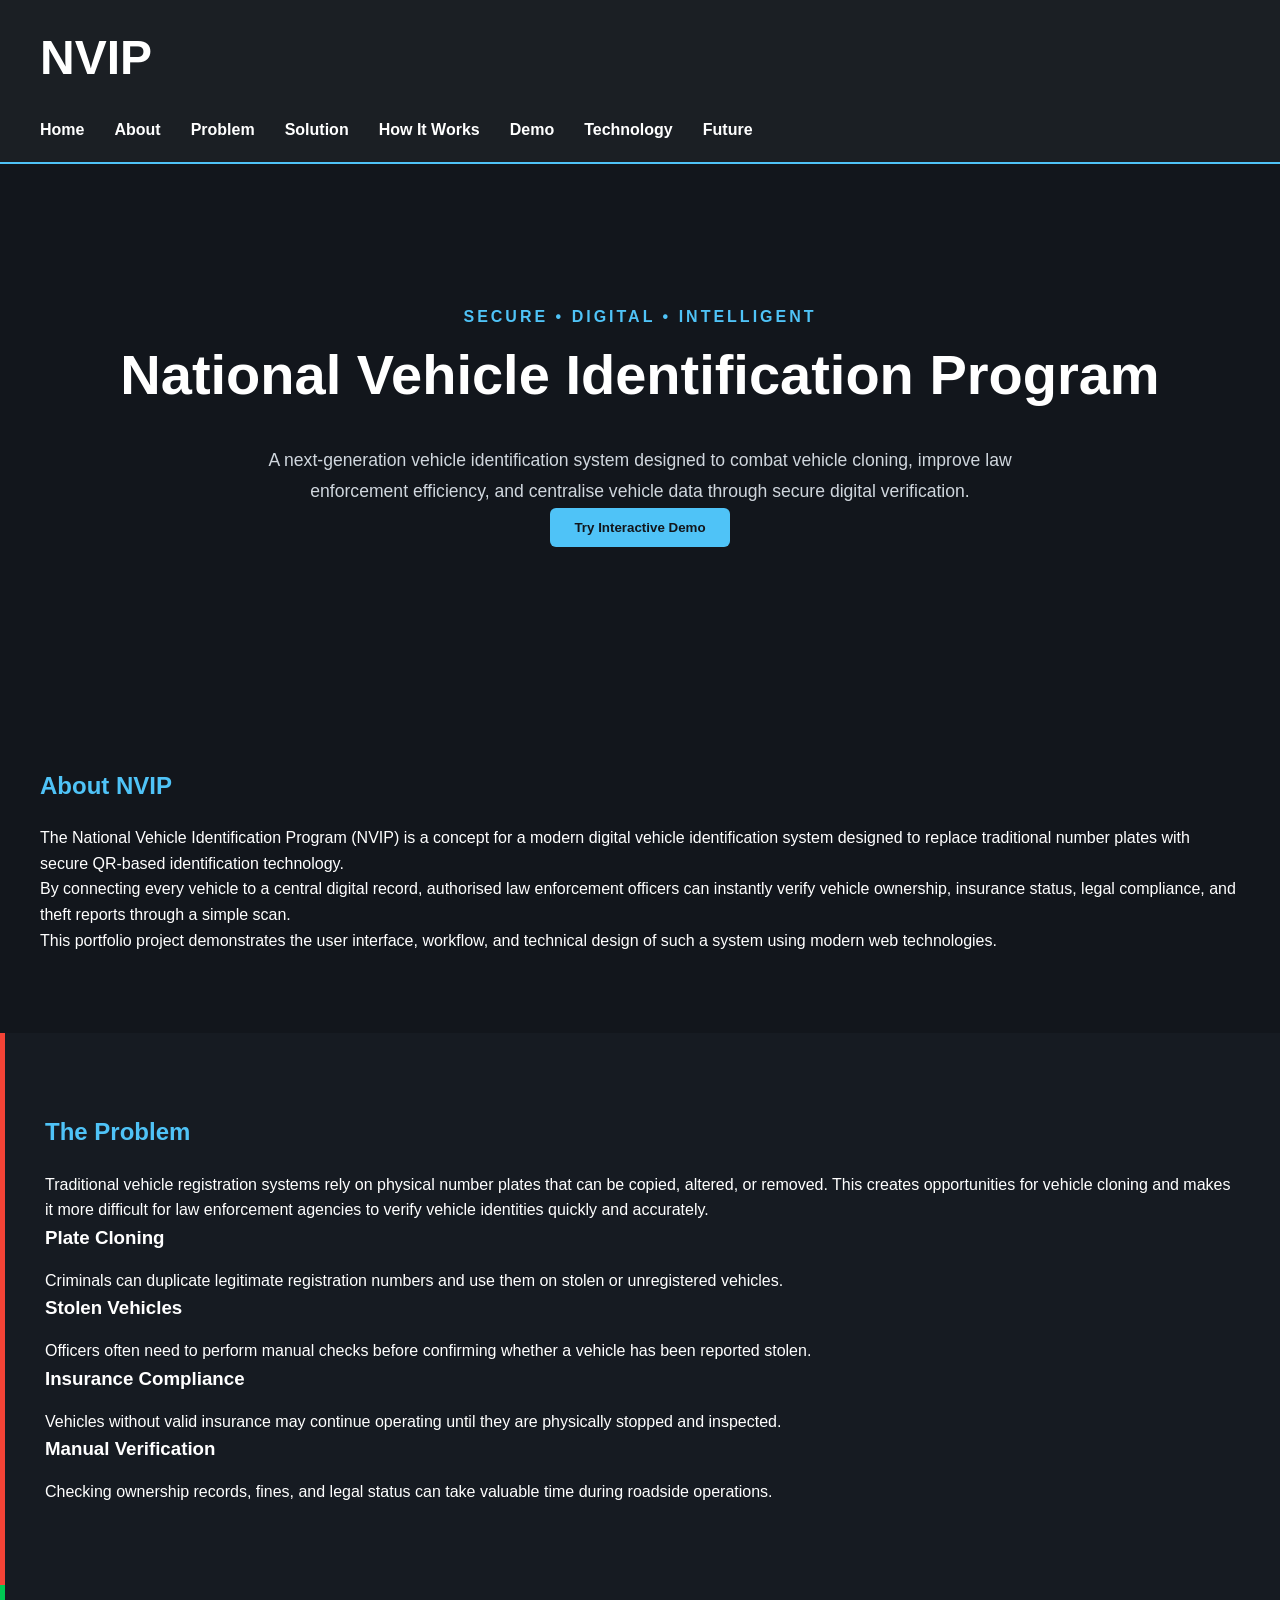
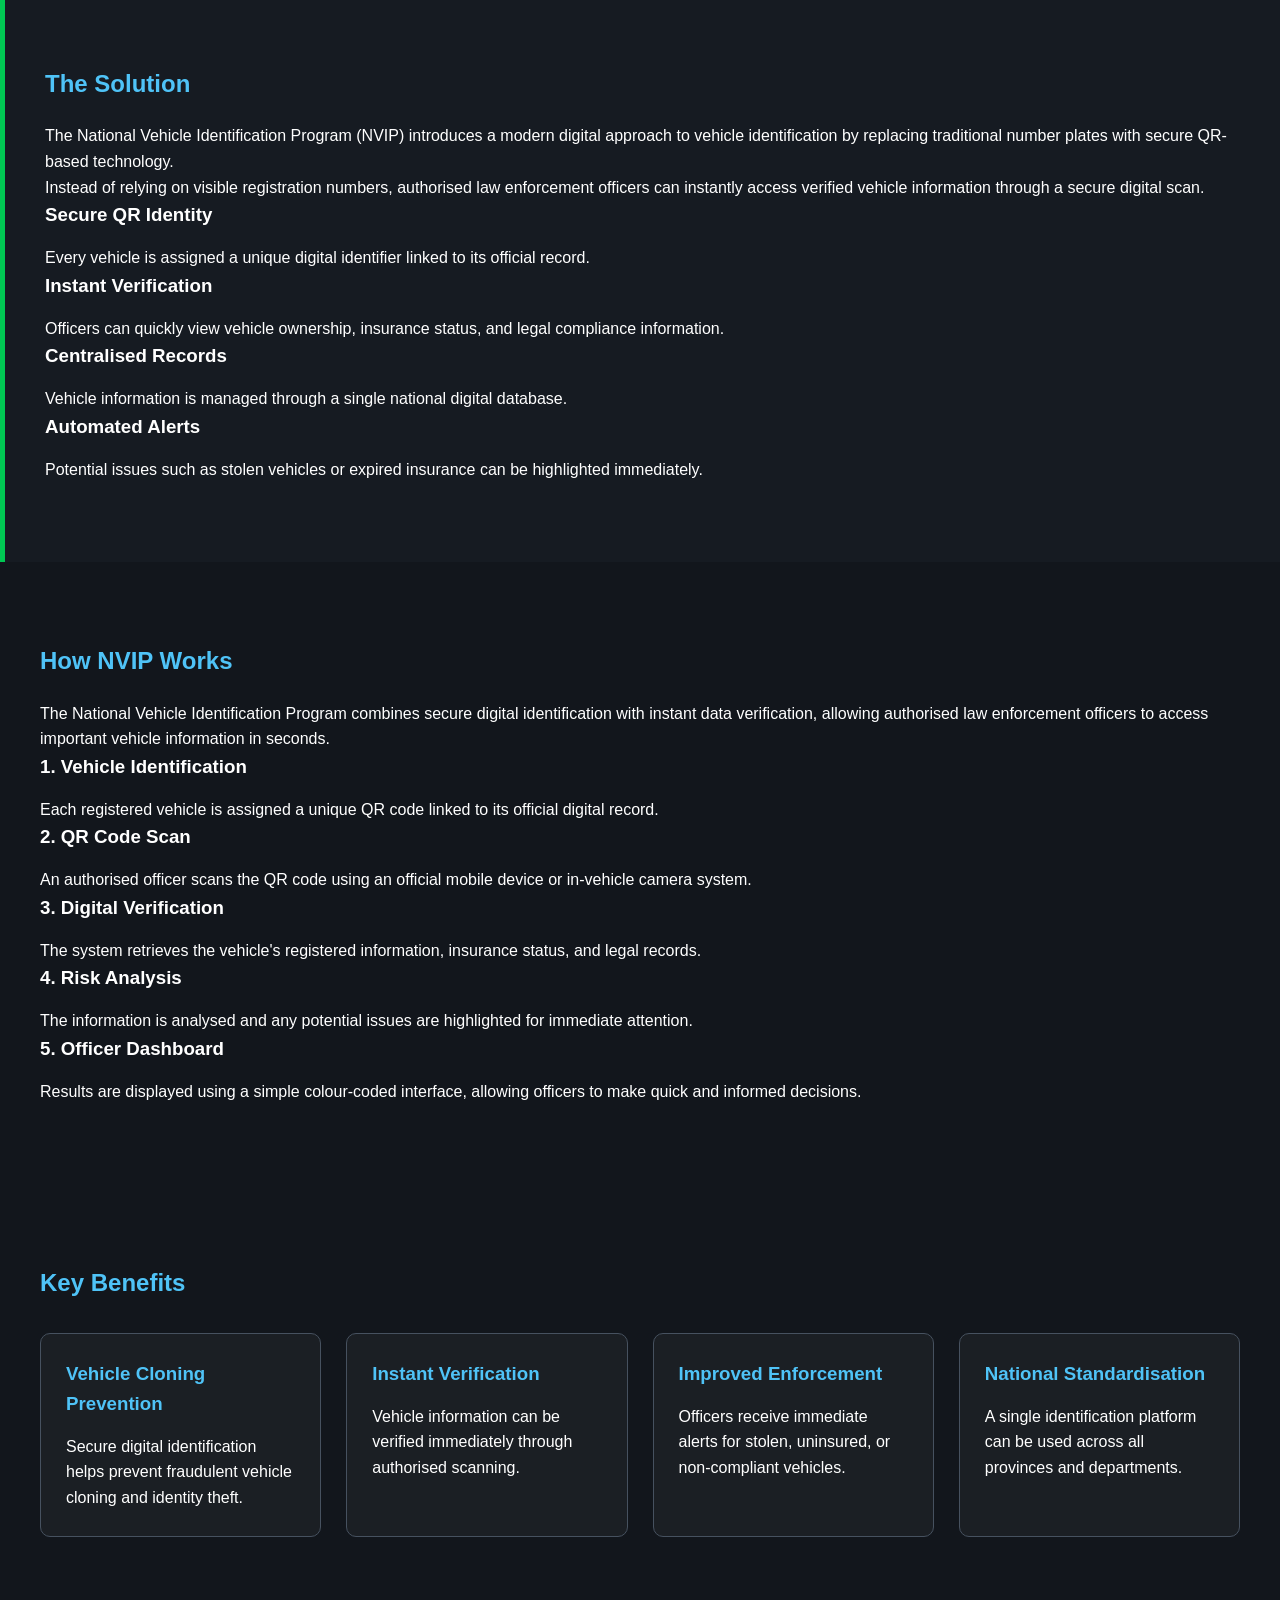
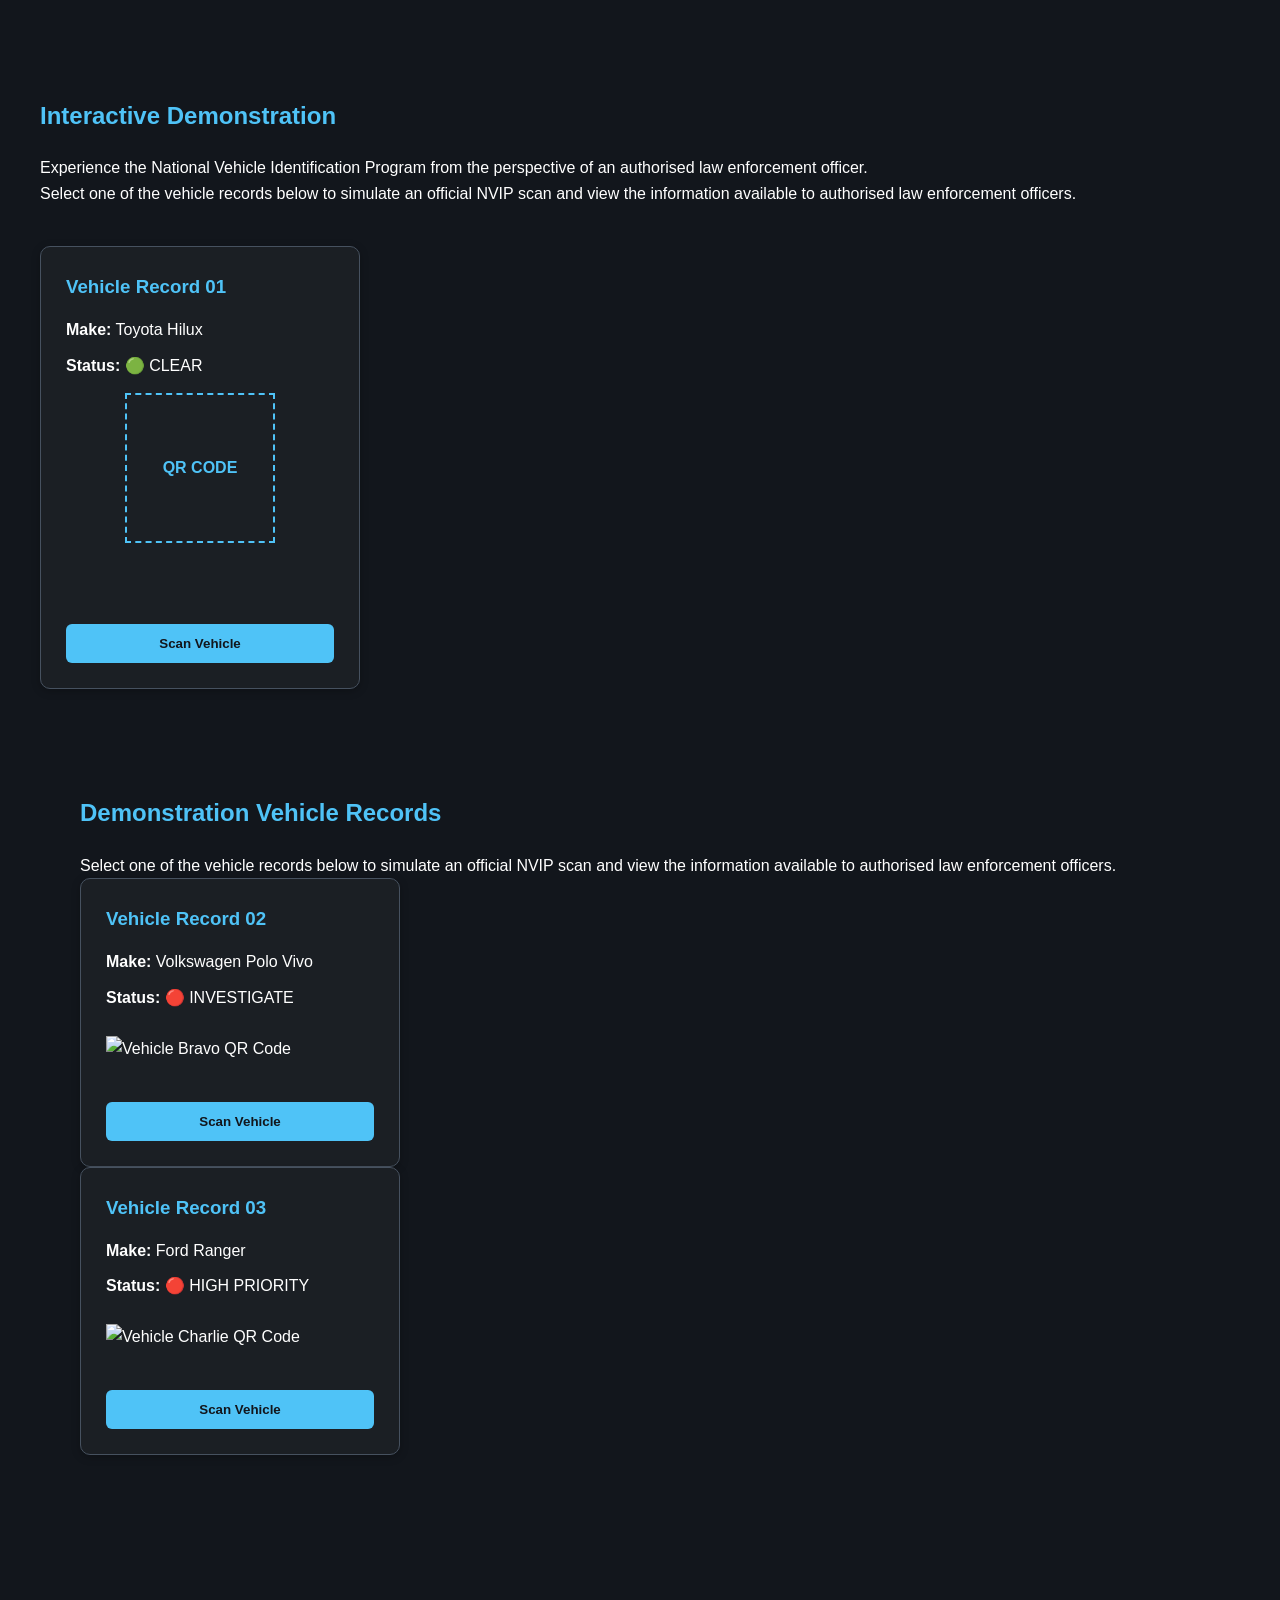
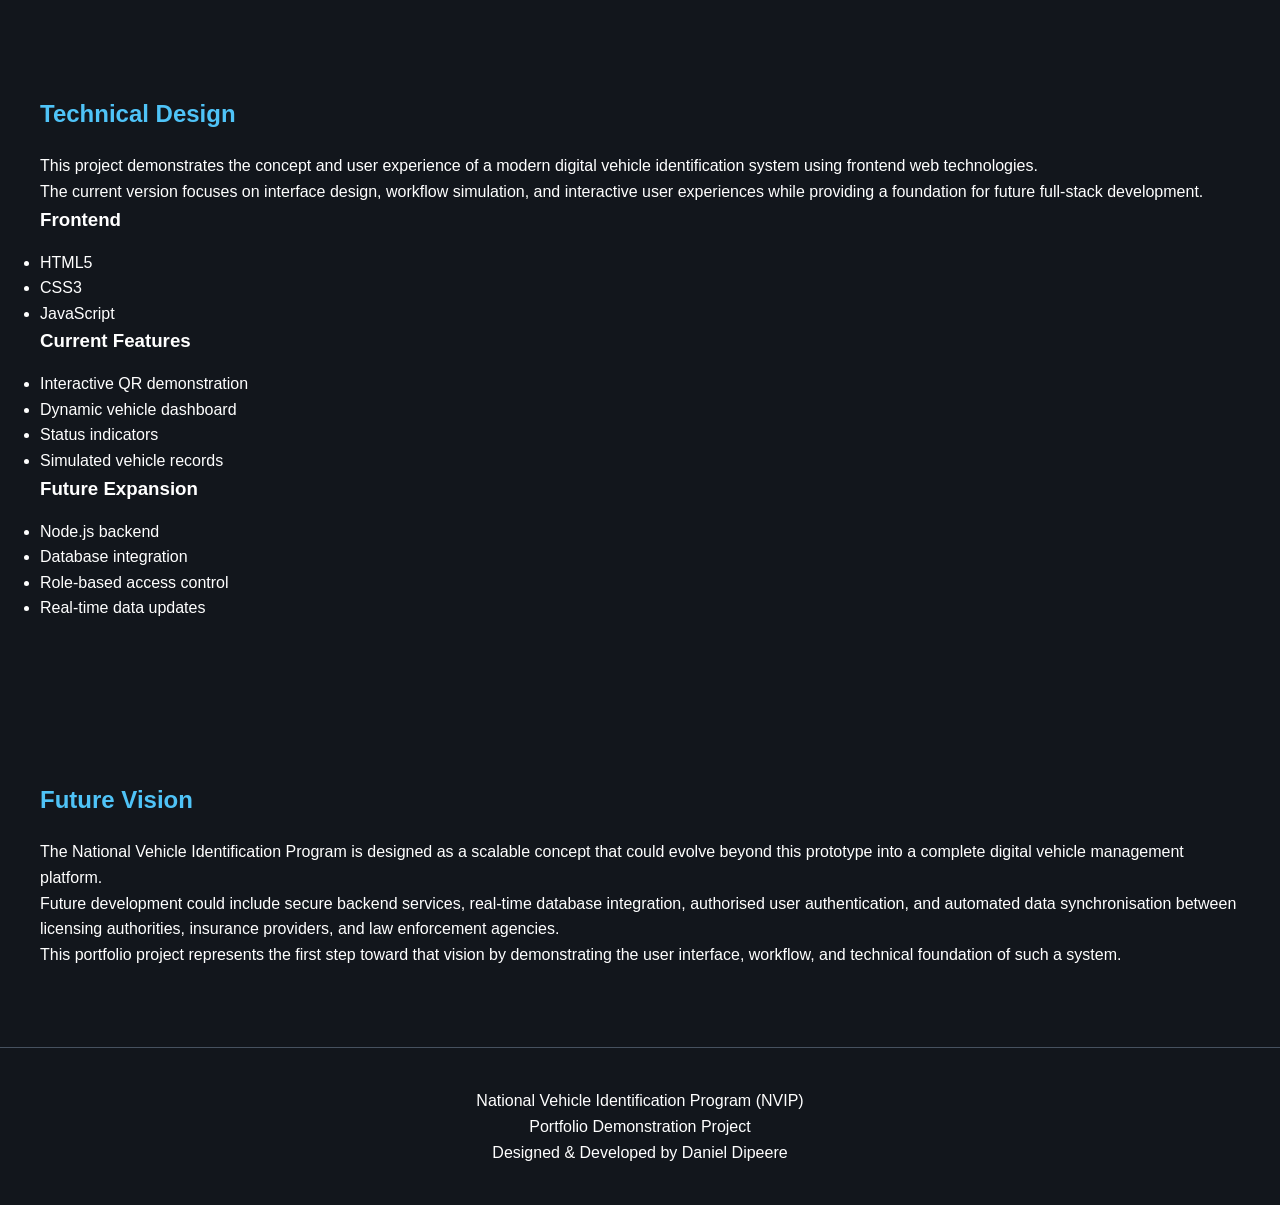
==== index.html @ 5422cc40 "NVIP Root 06g - Smart Back-to-Top navigation" ====
<!DOCTYPE html>
<html lang="en">
<head>
  <meta charset="UTF-8">
  <meta name="viewport" content="width=device-width, initial-scale=1.0">
  <title>National Vehicle Identification Program (NVIP)</title>

  <link rel="stylesheet" href="css/styles.css">
  <link rel="stylesheet" href="css/responsive.css">
</head>

<body>

  <!-- Navigation -->
  <header>
    <nav>
      <h1>NVIP</h1>

      <ul>
        <li><a href="#hero">Home</a></li>
        <li><a href="#about">About</a></li>
        <li><a href="#problem">Problem</a></li>
        <li><a href="#solution">Solution</a></li>
        <li><a href="#workflow">How It Works</a></li>
        <li><a href="#demo">Demo</a></li>
        <li><a href="#technology">Technology</a></li>
        <li><a href="#future">Future</a></li>
      </ul>
    </nav>
  </header>

  <!-- Hero -->
  <section id="hero">

  <p class="hero-tagline">
    Secure • Digital • Intelligent
  </p>

  <h1>National Vehicle Identification Program</h1>

  <p class="hero-description">
    A next-generation vehicle identification system designed
    to combat vehicle cloning, improve law enforcement
    efficiency, and centralise vehicle data through secure
    digital verification.
  </p>

  <a href="#demo">
    <button>Try Interactive Demo</button>
  </a>

</section>

  <!-- About -->
  <section id="about">
    <h2>About NVIP</h2>

     <p>
    The National Vehicle Identification Program (NVIP)
    is a concept for a modern digital vehicle
    identification system designed to replace
    traditional number plates with secure QR-based
    identification technology.
  </p>

  <p>
    By connecting every vehicle to a central
    digital record, authorised law enforcement
    officers can instantly verify vehicle
    ownership, insurance status, legal compliance,
    and theft reports through a simple scan.
  </p>

  <p>
    This portfolio project demonstrates the user
    interface, workflow, and technical design of
    such a system using modern web technologies.
  </p>
  </section>

  <!-- Problem -->
  <section id="problem">

  <h2>The Problem</h2>

  <p>
    Traditional vehicle registration systems rely
    on physical number plates that can be copied,
    altered, or removed. This creates opportunities
    for vehicle cloning and makes it more difficult
    for law enforcement agencies to verify vehicle
    identities quickly and accurately.
  </p>

  <div class="problem-container">

    <div class="problem-card">
      <h3>Plate Cloning</h3>
      <p>
        Criminals can duplicate legitimate
        registration numbers and use them on
        stolen or unregistered vehicles.
      </p>
    </div>

    <div class="problem-card">
      <h3>Stolen Vehicles</h3>
      <p>
        Officers often need to perform manual
        checks before confirming whether a
        vehicle has been reported stolen.
      </p>
    </div>

    <div class="problem-card">
      <h3>Insurance Compliance</h3>
      <p>
        Vehicles without valid insurance may
        continue operating until they are
        physically stopped and inspected.
      </p>
    </div>

    <div class="problem-card">
      <h3>Manual Verification</h3>
      <p>
        Checking ownership records, fines,
        and legal status can take valuable
        time during roadside operations.
      </p>
    </div>

  </div>

</section>

<section id="solution">

  <h2>The Solution</h2>

  <p>
    The National Vehicle Identification Program
    (NVIP) introduces a modern digital approach
    to vehicle identification by replacing
    traditional number plates with secure
    QR-based technology.
  </p>

  <p>
    Instead of relying on visible registration
    numbers, authorised law enforcement officers
    can instantly access verified vehicle
    information through a secure digital scan.
  </p>

  <div class="solution-container">

    <div class="solution-card">
      <h3>Secure QR Identity</h3>
      <p>
        Every vehicle is assigned a unique
        digital identifier linked to its
        official record.
      </p>
    </div>

    <div class="solution-card">
      <h3>Instant Verification</h3>
      <p>
        Officers can quickly view vehicle
        ownership, insurance status, and
        legal compliance information.
      </p>
    </div>

    <div class="solution-card">
      <h3>Centralised Records</h3>
      <p>
        Vehicle information is managed
        through a single national
        digital database.
      </p>
    </div>

    <div class="solution-card">
      <h3>Automated Alerts</h3>
      <p>
        Potential issues such as stolen
        vehicles or expired insurance
        can be highlighted immediately.
      </p>
    </div>

  </div>

</section>

<section id="workflow">

  <h2>How NVIP Works</h2>

  <p>
    The National Vehicle Identification Program
    combines secure digital identification with
    instant data verification, allowing authorised
    law enforcement officers to access important
    vehicle information in seconds.
  </p>

  <div class="workflow-container">

    <div class="workflow-step">
      <h3>1. Vehicle Identification</h3>
      <p>
        Each registered vehicle is assigned a
        unique QR code linked to its official
        digital record.
      </p>
    </div>

    <div class="workflow-step">
      <h3>2. QR Code Scan</h3>
      <p>
        An authorised officer scans the QR code
        using an official mobile device or
        in-vehicle camera system.
      </p>
    </div>

    <div class="workflow-step">
      <h3>3. Digital Verification</h3>
      <p>
        The system retrieves the vehicle's
        registered information, insurance
        status, and legal records.
      </p>
    </div>

    <div class="workflow-step">
      <h3>4. Risk Analysis</h3>
      <p>
        The information is analysed and any
        potential issues are highlighted for
        immediate attention.
      </p>
    </div>

    <div class="workflow-step">
      <h3>5. Officer Dashboard</h3>
      <p>
        Results are displayed using a simple
        colour-coded interface, allowing officers
        to make quick and informed decisions.
      </p>
    </div>

  </div>

</section>

<section id="benefits">

  <h2>Key Benefits</h2>

  <div class="benefits-grid">

    <div class="benefit-card">
      <h3>Vehicle Cloning Prevention</h3>
      <p>
        Secure digital identification helps prevent
        fraudulent vehicle cloning and identity theft.
      </p>
    </div>

    <div class="benefit-card">
      <h3>Instant Verification</h3>
      <p>
        Vehicle information can be verified
        immediately through authorised scanning.
      </p>
    </div>

    <div class="benefit-card">
      <h3>Improved Enforcement</h3>
      <p>
        Officers receive immediate alerts for
        stolen, uninsured, or non-compliant vehicles.
      </p>
    </div>

    <div class="benefit-card">
      <h3>National Standardisation</h3>
      <p>
        A single identification platform can be
        used across all provinces and departments.
      </p>
    </div>

  </div>

</section>

<section id="demo">

  <h2>Interactive Demonstration</h2>

  <p>
    Experience the National Vehicle Identification
    Program from the perspective of an authorised
    law enforcement officer.
  </p>

  <p>
    Select one of the vehicle records below
    to simulate an official NVIP scan and view
    the information available to authorised
    law enforcement officers.
  </p>

  <div class="demo-container">

    <div class="demo-card">
      <h3>Vehicle Record 01</h3>

      <p><strong>Make:</strong> Toyota Hilux</p>
      <p><strong>Status:</strong> 🟢 CLEAR</p>

      <div class="qr-placeholder">
        QR CODE
      </div>

      <br><br>

      <a href="vehicle.html?id=1">
        <button>Scan Vehicle</button>
      </a>
    </div>

<section id="demo">   

  <h2>Demonstration Vehicle Records</h2>

    <p>
      Select one of the vehicle records below to simulate an
      official NVIP scan and view the information available
      to authorised law enforcement officers.
    </p>

    <div class="demo-card">
      <h3>Vehicle Record 02</h3>

      <p><strong>Make:</strong> Volkswagen Polo Vivo</p>
      <p><strong>Status:</strong> 🔴 INVESTIGATE</p>

      <img src="images/qr/qr2.png" alt="Vehicle Bravo QR Code">

      <br><br>

      <a href="vehicle.html?id=2">
        <button>Scan Vehicle</button>
      </a>
    </div>

    <div class="demo-card">
      <h3>Vehicle Record 03</h3>

      <p><strong>Make:</strong> Ford Ranger</p>
      <p><strong>Status:</strong> 🔴 HIGH PRIORITY</p>

      <img src="images/qr/qr3.png" alt="Vehicle Charlie QR Code">

      <br><br>

      <a href="vehicle.html?id=3">
        <button>Scan Vehicle</button>
      </a>
    </div>

  </div>

</section> 

<section id="technology">

  <h2>Technical Design</h2>

  <p>
    This project demonstrates the concept and user
    experience of a modern digital vehicle
    identification system using frontend web
    technologies.
  </p>

  <p>
    The current version focuses on interface design,
    workflow simulation, and interactive user
    experiences while providing a foundation for
    future full-stack development.
  </p>

  <div class="technology-container">

    <div class="technology-card">
      <h3>Frontend</h3>

      <ul>
        <li>HTML5</li>
        <li>CSS3</li>
        <li>JavaScript</li>
      </ul>

    </div>

    <div class="technology-card">
      <h3>Current Features</h3>

      <ul>
        <li>Interactive QR demonstration</li>
        <li>Dynamic vehicle dashboard</li>
        <li>Status indicators</li>
        <li>Simulated vehicle records</li>
      </ul>

    </div>

    <div class="technology-card">
      <h3>Future Expansion</h3>

      <ul>
        <li>Node.js backend</li>
        <li>Database integration</li>
        <li>Role-based access control</li>
        <li>Real-time data updates</li>
      </ul>

    </div>

  </div>

</section>

<section id="future">

  <h2>Future Vision</h2>

  <p>
    The National Vehicle Identification Program
    is designed as a scalable concept that could
    evolve beyond this prototype into a complete
    digital vehicle management platform.
  </p>

  <p>
    Future development could include secure
    backend services, real-time database
    integration, authorised user authentication,
    and automated data synchronisation between
    licensing authorities, insurance providers,
    and law enforcement agencies.
  </p>

  <p>
    This portfolio project represents the first
    step toward that vision by demonstrating the
    user interface, workflow, and technical
    foundation of such a system.
  </p>

</section>

<a href="#hero" class="back-to-top" id="backToTop">
    ↑ Top
</a>

  <!-- Footer -->
  <footer>
    <p>National Vehicle Identification Program (NVIP)</p>
    <p>
    Portfolio Demonstration Project
    </p>

    <p>
    Designed & Developed by Daniel Dipeere
    </p>
  </footer>

  <script src="js/app.js"></script>
  <script src="js/main.js"></script>

</body>
</html>
---- css/styles.css ----
html {
  scroll-behavior: smooth;
}

* {
  margin: 0;
  padding: 0;
  box-sizing: border-box;
}

body {
  font-family: Arial, sans-serif;
  background-color: #12161c;
  color: #ffffff;
  line-height: 1.6;
}

/* =====================
   Navigation
===================== */

nav {
  background-color: #1b1f24;
  padding: 20px 40px;
  border-bottom: 2px solid #4fc3f7;
  position: sticky;
  top: 0;
  z-index: 100;
}

nav ul {
  list-style: none;
  display: flex;
  gap: 30px;
}

nav a {
  color: white;
  text-decoration: none;
  font-weight: bold;
}

nav a:hover {
  color: #4fc3f7;
}

/* =====================
   Sections
===================== */

section {
  padding: 80px 40px;
}

/* =====================
   Headings
===================== */

h1 {
  font-size: 3rem;
  margin-bottom: 20px;
}

h2 {
  color: #4fc3f7;
  margin-bottom: 20px;
}

h3 {
  margin-bottom: 15px;
}

/* =====================
   Hero Section
===================== */

#hero {
  text-align: center;
  padding: 120px 40px;
}

#hero p {
  max-width: 800px;
  margin: auto;
}

/* =====================
   Buttons
===================== */

button {
  background-color: #4fc3f7;
  color: #12161c;
  border: none;
  padding: 12px 24px;
  font-weight: bold;
  cursor: pointer;
  border-radius: 6px;
}

button:hover {
  opacity: 0.9;
}

/* =====================
   Demo Vehicle Cards
===================== */

.demo-container {
  display: flex;
  flex-wrap: wrap;
  gap: 25px;
  margin-top: 40px;
}

.demo-card {
  background-color: #1b1f24;
  border: 1px solid #46515f;
  border-radius: 10px;
  padding: 25px;
  width: 320px;

  box-shadow:
    0 2px 8px rgba(0,0,0,0.25);
}

.demo-card img {
  width: 150px;
  height: 150px;
  object-fit: contain;
  margin-top: 15px;
}

/* =====================
   Information Sections
===================== */

#problem,
#solution,
#how-it-works {
  background-color: #161b22;
}

#problem {
  border-left: 5px solid #f44336;
}

#solution {
  border-left: 5px solid #00c853;
}

#how-it-works {
  border-left: 5px solid #4fc3f7;
}

/* =====================
   Footer
===================== */

footer {
  text-align: center;
  padding: 40px;
  border-top: 1px solid #46515f;
}

.demo-card {
  transition: transform 0.3s ease,
              border-color 0.3s ease;
}

.demo-card:hover {
  transform: translateY(-8px);
  border-color: #4fc3f7;
}

.demo-card h3 {
  color: #4fc3f7;
}

.demo-card p {
  margin-bottom: 10px;
}

.demo-card button {
  width: 100%;
  margin-top: 15px;
}

.qr-placeholder {
  width: 150px;
  height: 150px;

  margin: 15px auto;

  border: 2px dashed #4fc3f7;

  display: flex;
  justify-content: center;
  align-items: center;

  font-weight: bold;
  color: #4fc3f7;
}

/* =====================
   Hero Enhancement
===================== */

#hero {
  text-align: center;
  padding: 140px 40px;
}

.hero-tagline {
  color: #4fc3f7;
  font-weight: bold;
  letter-spacing: 3px;
  margin-bottom: 20px;
  text-transform: uppercase;
}

#hero h1 {
  font-size: 3.5rem;
  margin-bottom: 25px;
}

.hero-description {
  max-width: 900px;
  margin: 0 auto 35px auto;
  font-size: 1.1rem;
  line-height: 1.8;
  color: #d0d7de;
}

/* =====================
   Benefits Section
===================== */

.benefits-grid {
  display: flex;
  flex-wrap: wrap;
  gap: 25px;
  margin-top: 30px;
}

.benefit-card {
  flex: 1;
  min-width: 250px;

  background-color: #1b1f24;

  border: 1px solid #46515f;

  border-radius: 10px;

  padding: 25px;
}

.benefit-card h3 {
  color: #4fc3f7;
  margin-bottom: 15px;
}

/* =====================
   Smart Back To Top Button
===================== */

.back-to-top {

    position: fixed;

    bottom: 30px;

    right: 30px;

    background: #4fc3f7;

    color: #12161c;

    text-decoration: none;

    font-weight: bold;

    padding: 14px 18px;

    border-radius: 50px;

    box-shadow: 0 6px 18px rgba(0,0,0,.35);

    transition:
        opacity .35s ease,
        transform .35s ease,
        background-color .35s ease;

    opacity: 0;

    visibility: hidden;

    transform: translateY(20px);

    z-index: 999;
}

.back-to-top.show {

    opacity: 1;

    visibility: visible;

    transform: translateY(0);

}

.back-to-top:hover {

    background: #67d4ff;

    transform: translateY(-5px);

}
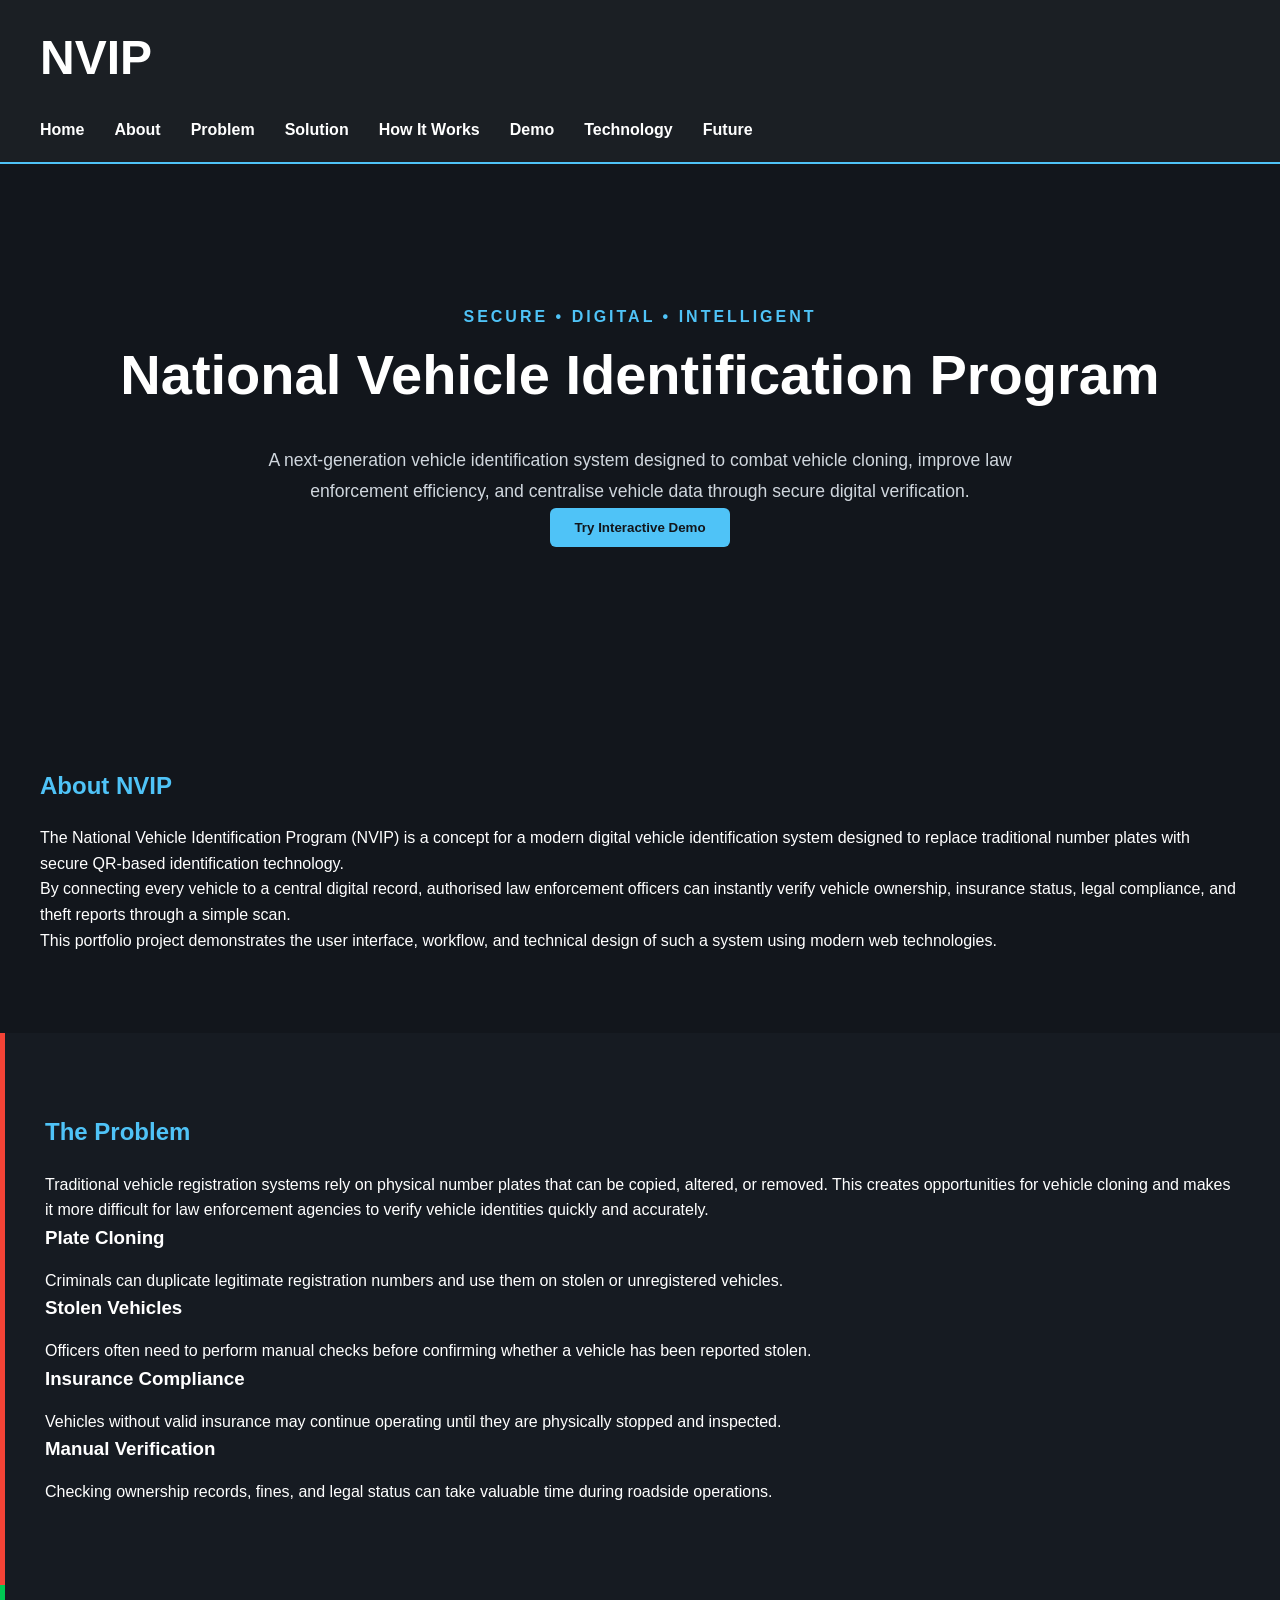
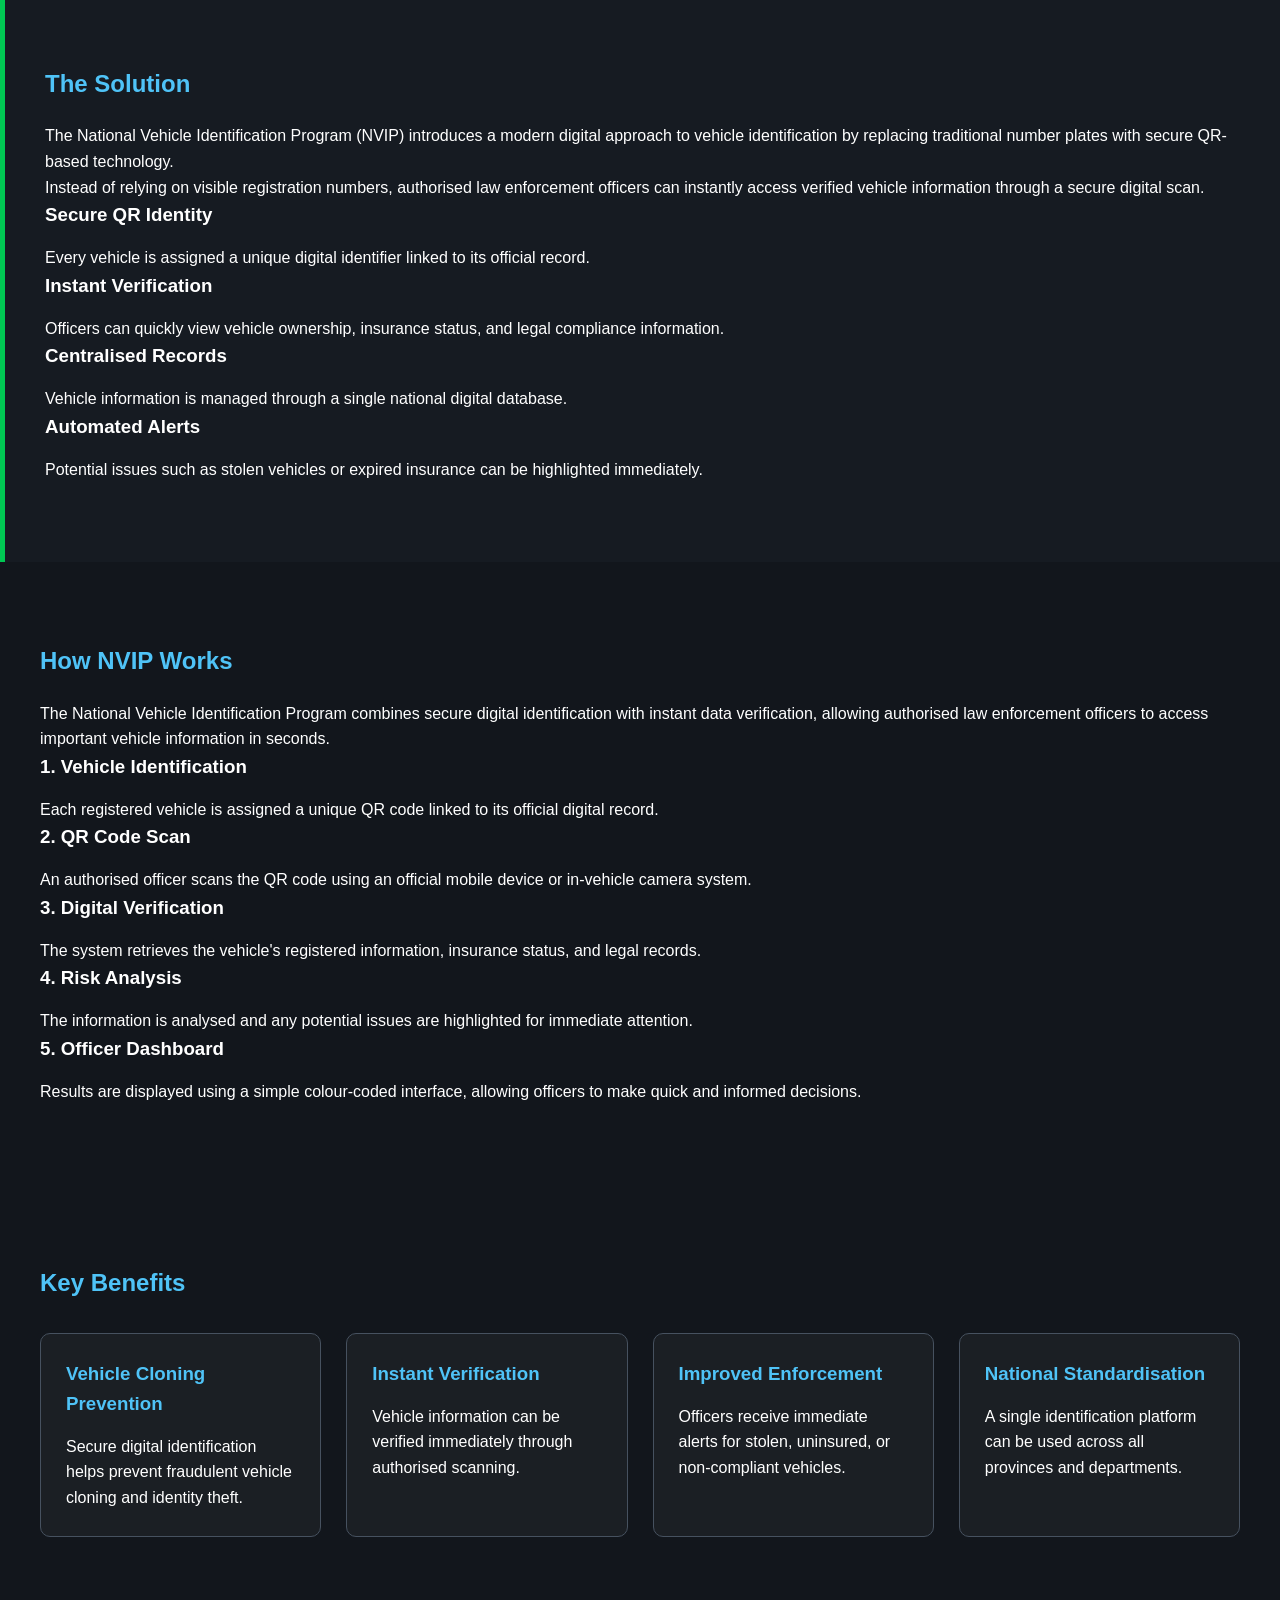
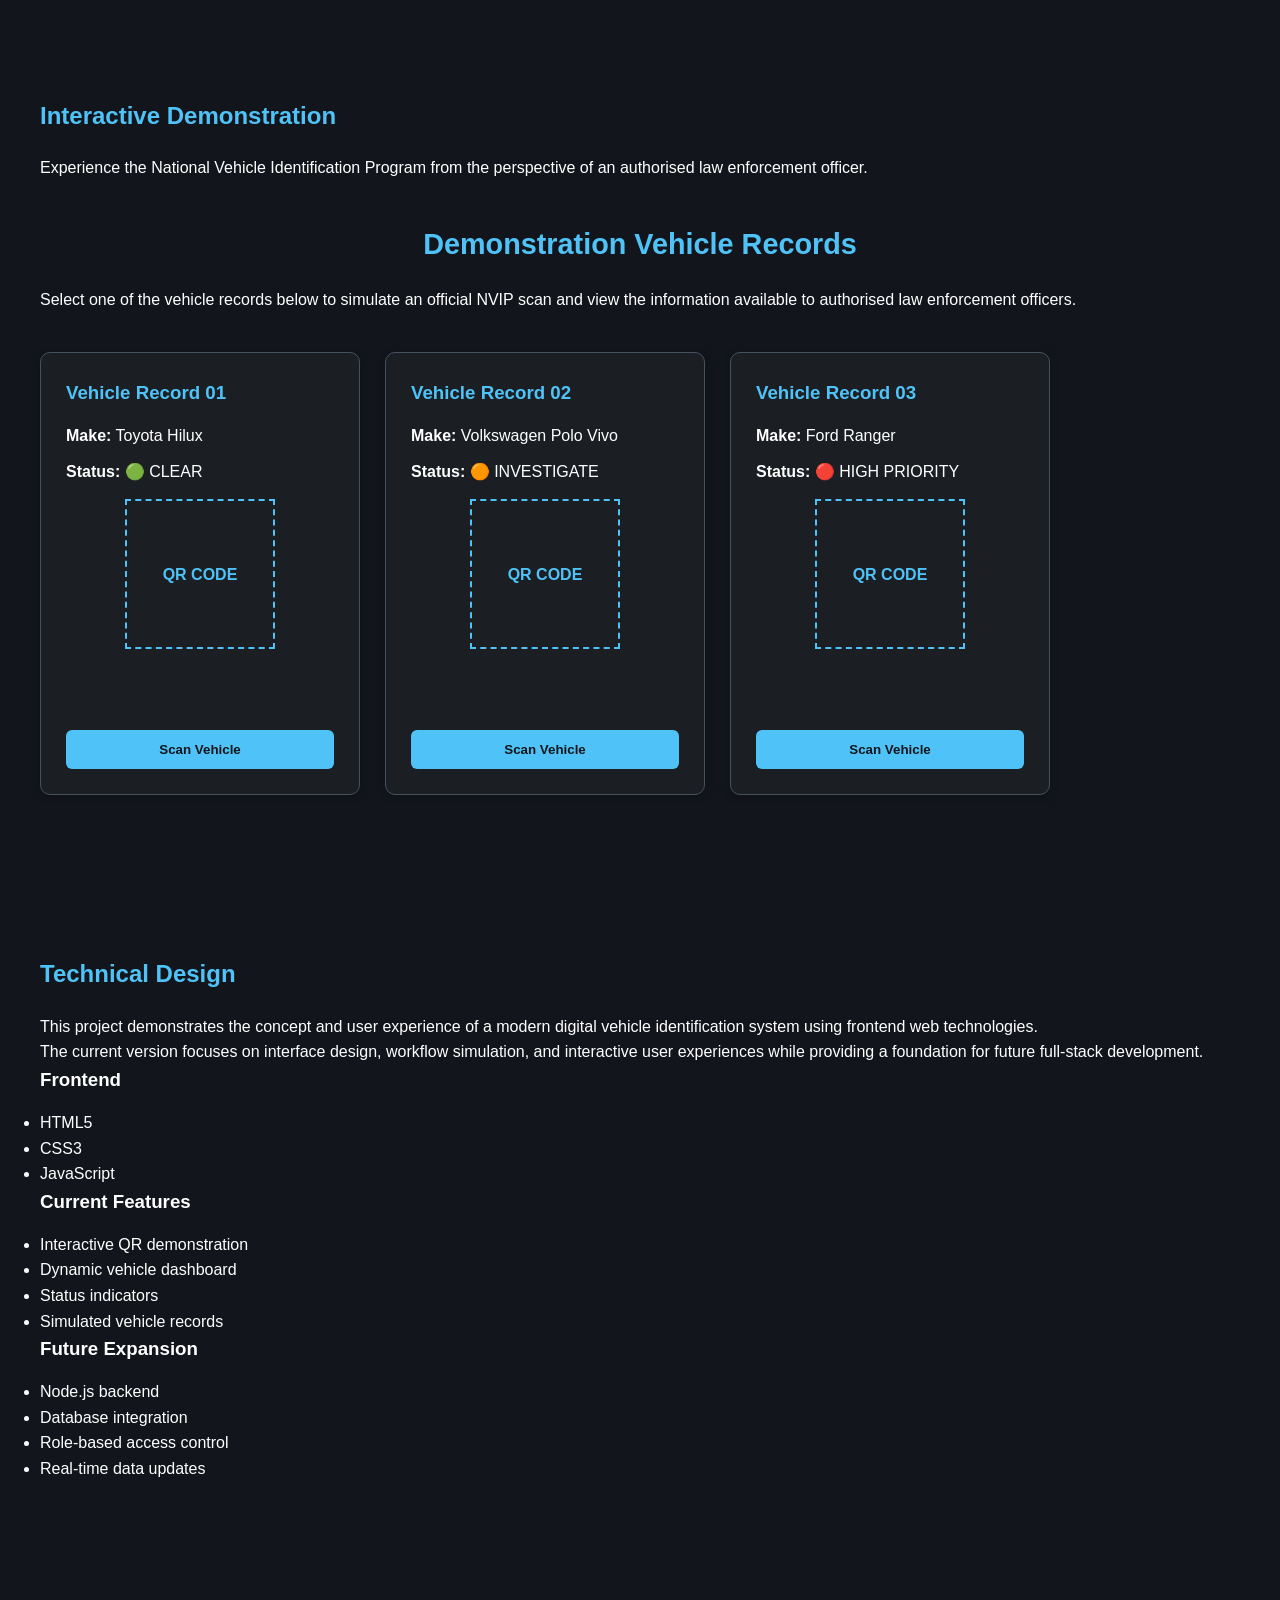
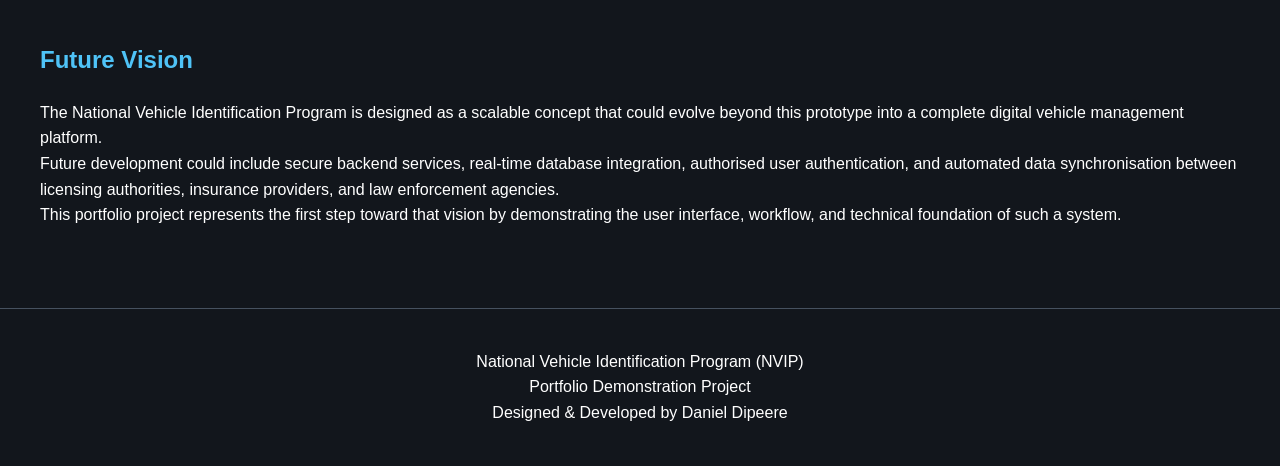
==== commit 4f912da0: "NVIP Root 06i - Vehicle Navigation & Demonstration Workflow Improvements" ====
--- a/index.html
+++ b/index.html
@@ -310,16 +310,19 @@
     law enforcement officer.
   </p>
 
-  <p>
-    Select one of the vehicle records below
-    to simulate an official NVIP scan and view
-    the information available to authorised
-    law enforcement officers.
+  <h3 class="section-subtitle">Demonstration Vehicle Records</h3>
+
+  <p>
+    Select one of the vehicle records below to
+    simulate an official NVIP scan and view the
+    information available to authorised law
+    enforcement officers.
   </p>
 
   <div class="demo-container">
 
     <div class="demo-card">
+
       <h3>Vehicle Record 01</h3>
 
       <p><strong>Make:</strong> Toyota Hilux</p>
@@ -334,51 +337,50 @@
       <a href="vehicle.html?id=1">
         <button>Scan Vehicle</button>
       </a>
-    </div>
-
-<section id="demo">   
-
-  <h2>Demonstration Vehicle Records</h2>
-
-    <p>
-      Select one of the vehicle records below to simulate an
-      official NVIP scan and view the information available
-      to authorised law enforcement officers.
-    </p>
+
+    </div>
 
     <div class="demo-card">
+
       <h3>Vehicle Record 02</h3>
 
       <p><strong>Make:</strong> Volkswagen Polo Vivo</p>
-      <p><strong>Status:</strong> 🔴 INVESTIGATE</p>
-
-      <img src="images/qr/qr2.png" alt="Vehicle Bravo QR Code">
+      <p><strong>Status:</strong> 🟠 INVESTIGATE</p>
+
+      <div class="qr-placeholder">
+        QR CODE
+      </div>
 
       <br><br>
 
       <a href="vehicle.html?id=2">
         <button>Scan Vehicle</button>
       </a>
+
     </div>
 
     <div class="demo-card">
+
       <h3>Vehicle Record 03</h3>
 
       <p><strong>Make:</strong> Ford Ranger</p>
       <p><strong>Status:</strong> 🔴 HIGH PRIORITY</p>
 
-      <img src="images/qr/qr3.png" alt="Vehicle Charlie QR Code">
+      <div class="qr-placeholder">
+        QR CODE
+      </div>
 
       <br><br>
 
       <a href="vehicle.html?id=3">
         <button>Scan Vehicle</button>
       </a>
-    </div>
-
-  </div>
-
-</section> 
+
+    </div>
+
+  </div>
+
+</section>
 
 <section id="technology">
 
--- a/css/styles.css
+++ b/css/styles.css
@@ -317,4 +317,12 @@
 
     transform: translateY(-5px);
 
+}
+
+.section-subtitle {
+    margin-top: 40px;
+    margin-bottom: 20px;
+    text-align: center;
+    color: #4fc3f7;
+    font-size: 1.8rem;
 }
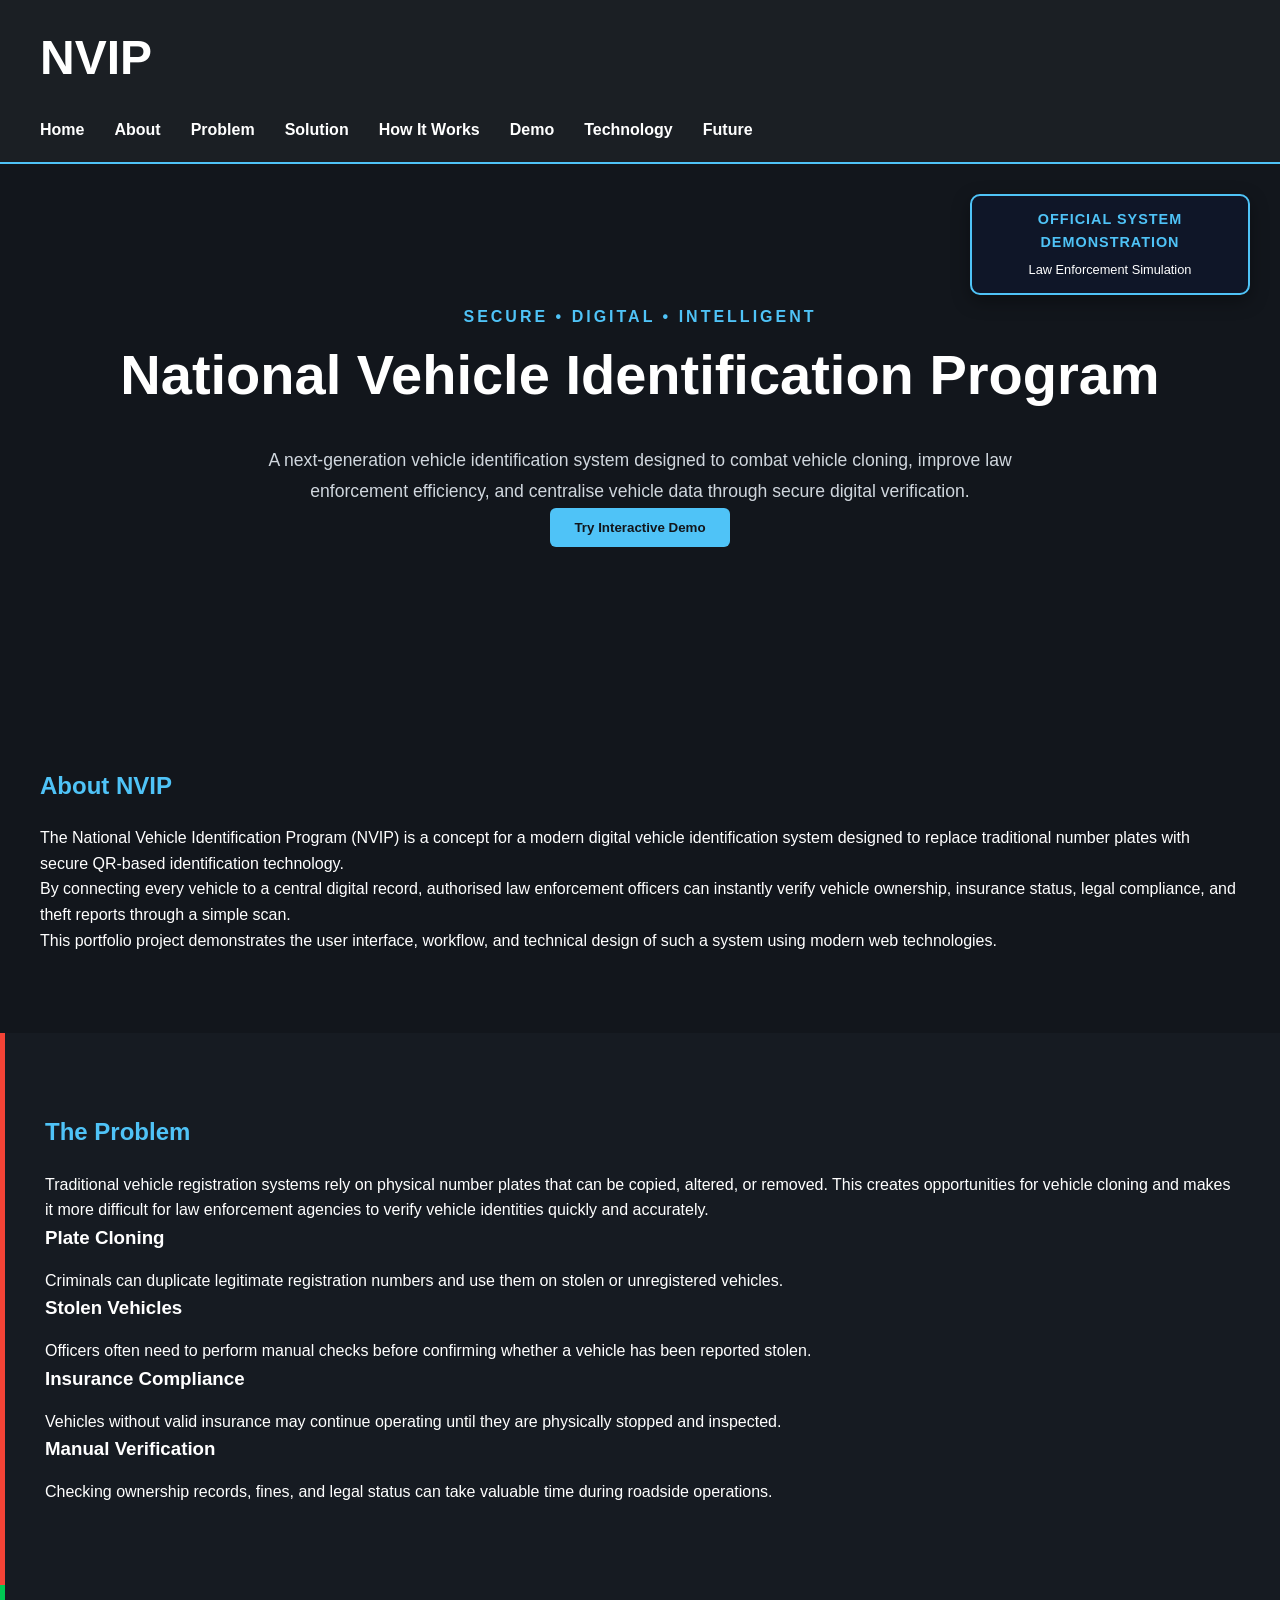
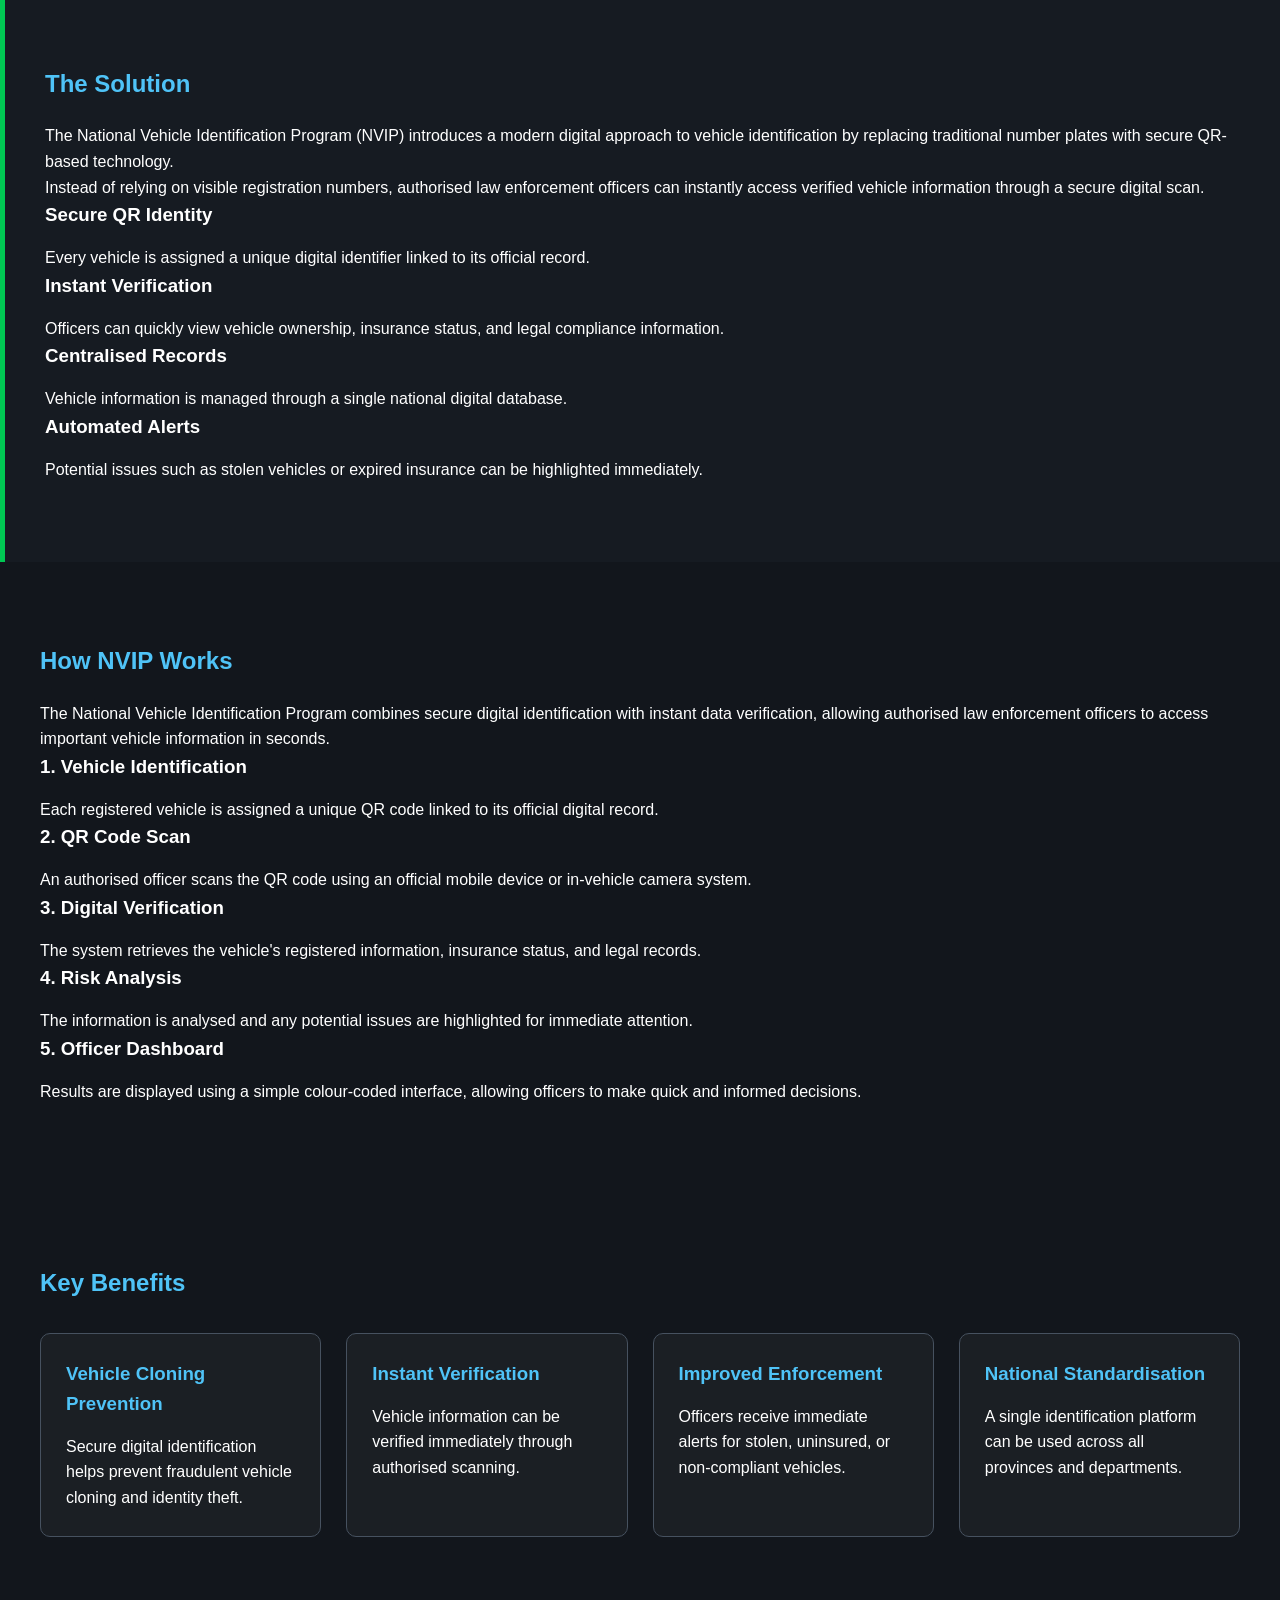
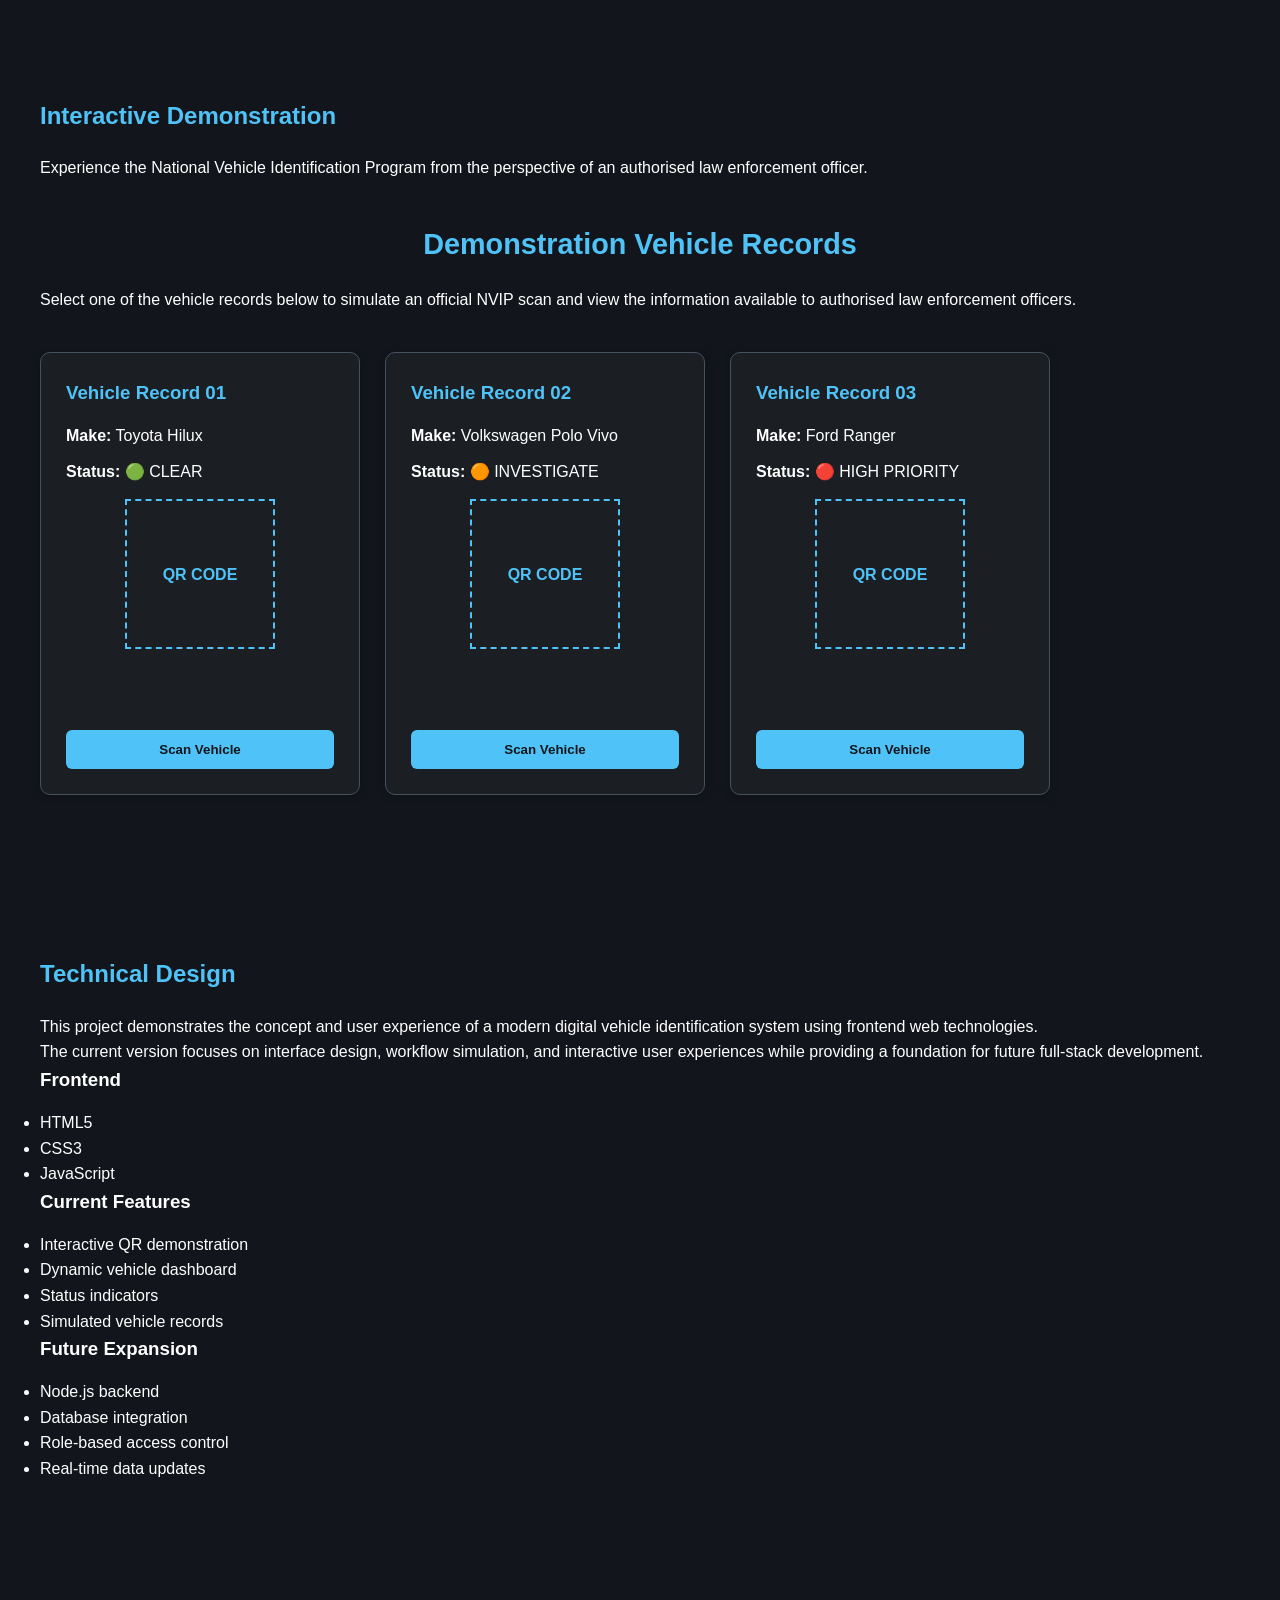
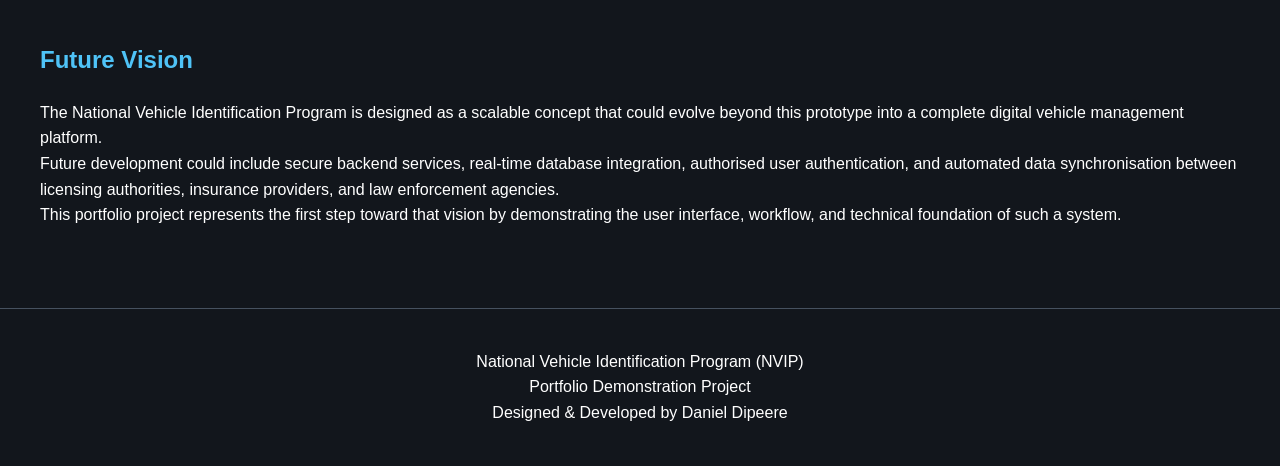
==== commit 93d217b0: "NVIP Root 06j - Add Official Badge to the landing page" ====
--- a/index.html
+++ b/index.html
@@ -30,7 +30,19 @@
   </header>
 
   <!-- Hero -->
-  <section id="hero">
+<section id="hero">
+
+  <div class="official-badge">
+
+  <span class="badge-title">
+    OFFICIAL SYSTEM DEMONSTRATION
+  </span>
+
+  <span class="badge-subtitle">
+    Law Enforcement Simulation
+  </span>
+
+</div>
 
   <p class="hero-tagline">
     Secure • Digital • Intelligent
--- a/css/styles.css
+++ b/css/styles.css
@@ -325,4 +325,64 @@
     text-align: center;
     color: #4fc3f7;
     font-size: 1.8rem;
+}
+
+/* =====================
+   Official System Badge
+===================== */
+
+#hero {
+    position: relative;
+}
+
+.official-badge {
+
+    position: absolute;
+
+    top: 30px;
+
+    right: 30px;
+
+    background: rgba(15, 23, 42, 0.95);
+
+    border: 2px solid #4fc3f7;
+
+    border-radius: 10px;
+
+    padding: 12px 18px;
+
+    box-shadow: 0 6px 18px rgba(0, 0, 0, 0.35);
+
+    text-align: center;
+
+    max-width: 280px;
+
+}
+
+.badge-title {
+
+    display: block;
+
+    color: #4fc3f7;
+
+    font-weight: bold;
+
+    font-size: 0.9rem;
+
+    letter-spacing: 1px;
+
+    text-transform: uppercase;
+
+}
+
+.badge-subtitle {
+
+    display: block;
+
+    color: #ffffff;
+
+    margin-top: 6px;
+
+    font-size: 0.8rem;
+
 }
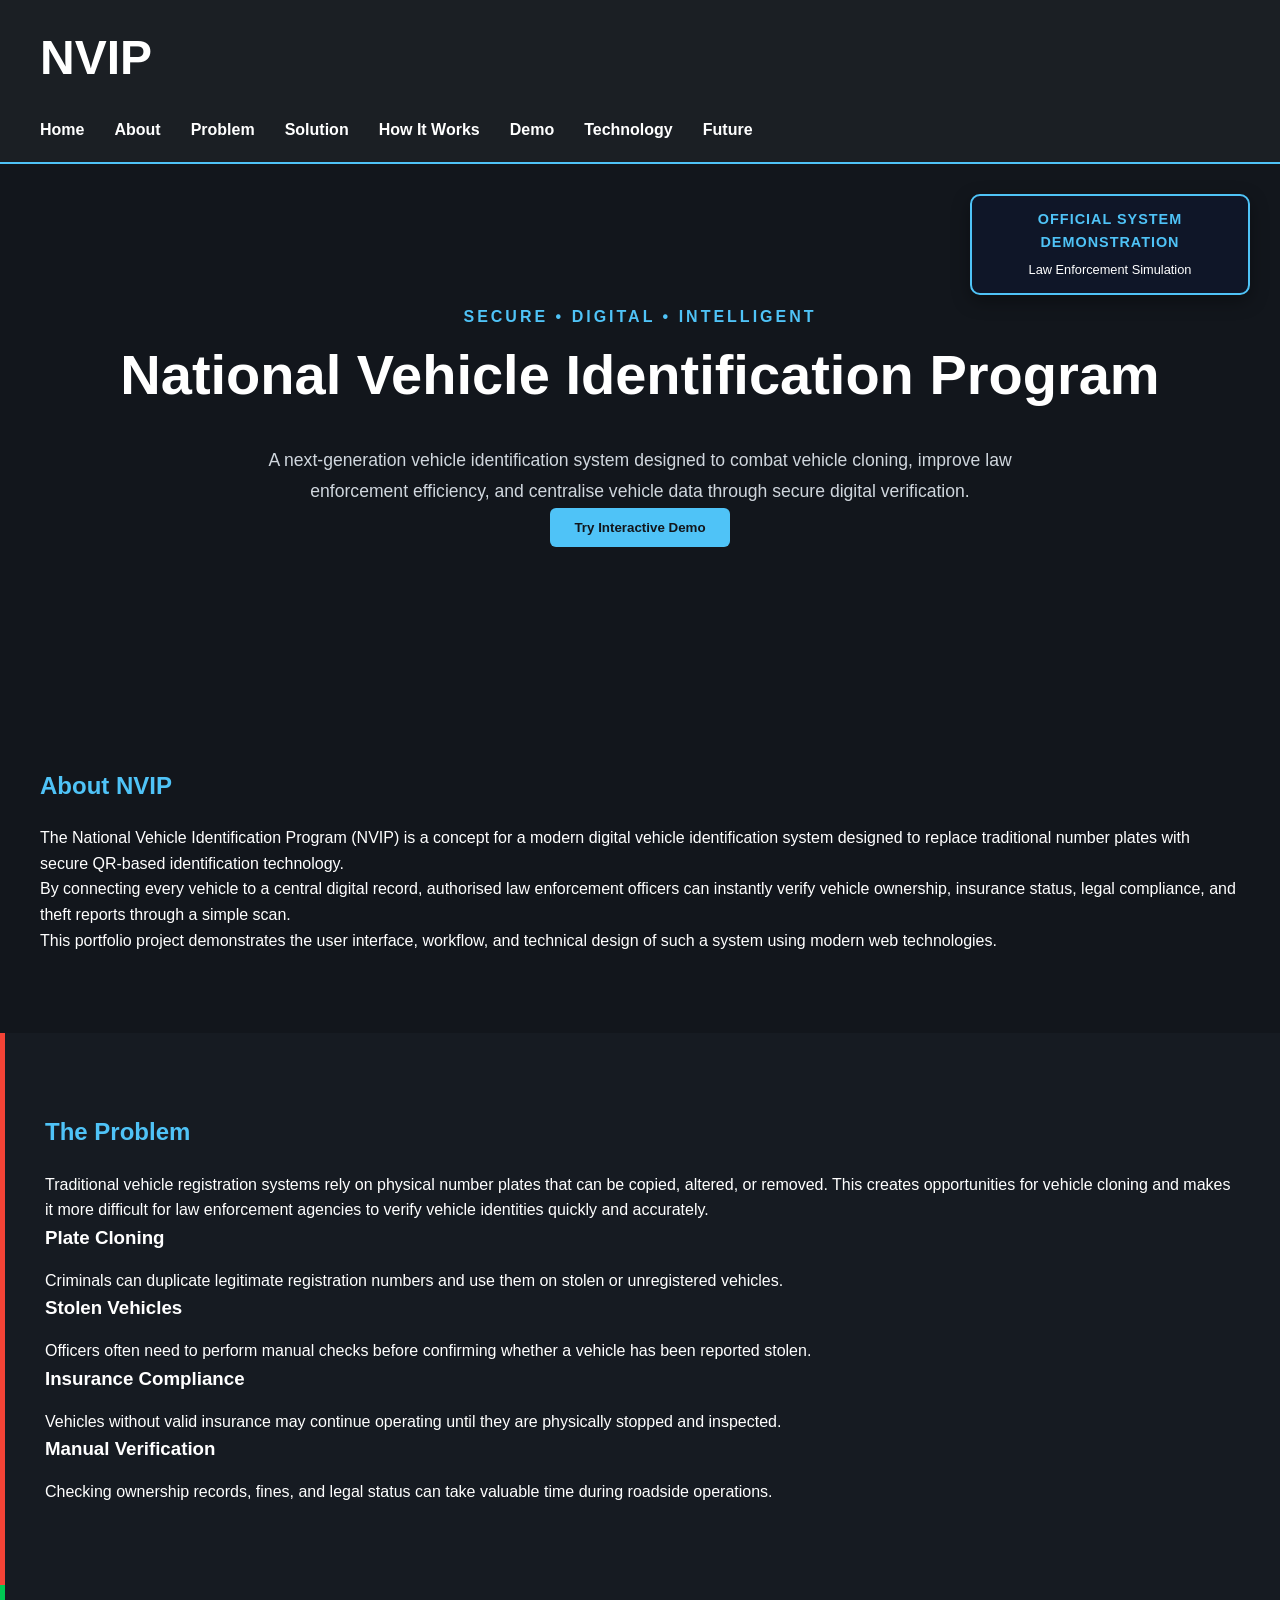
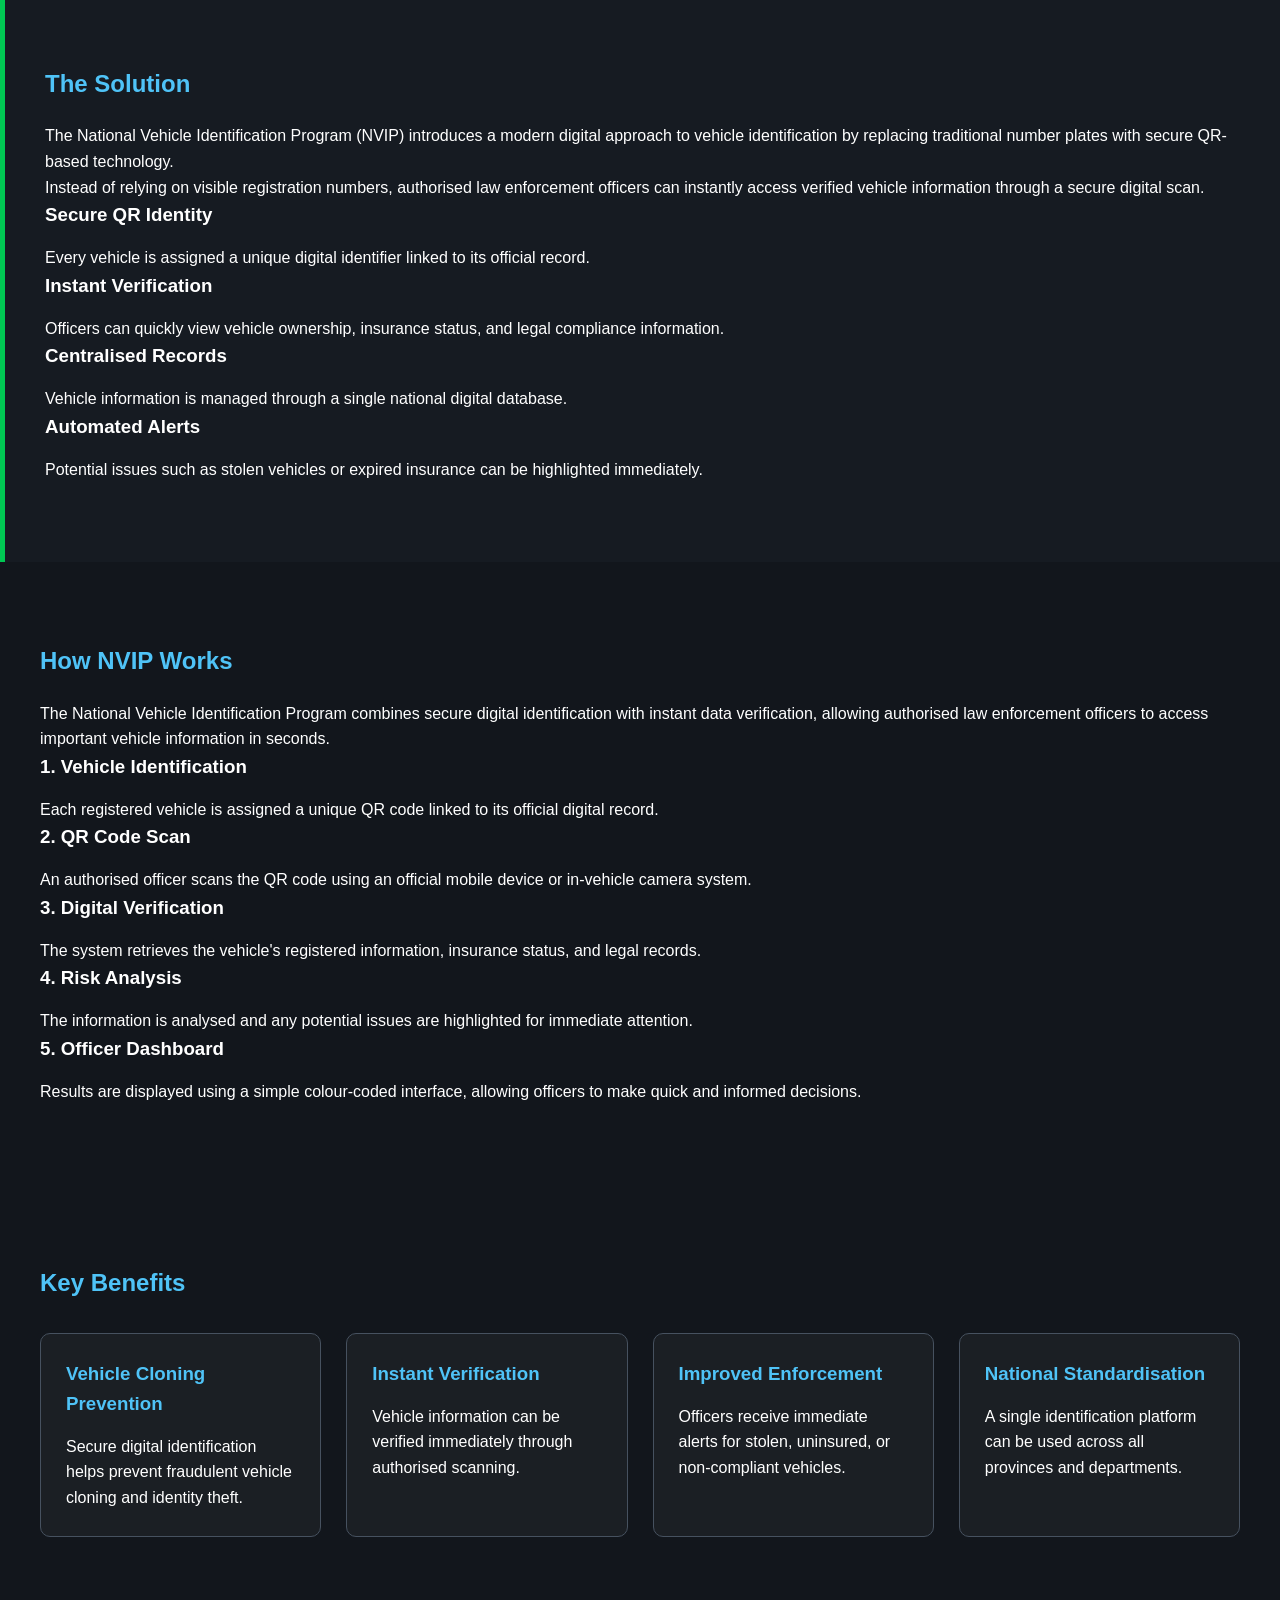
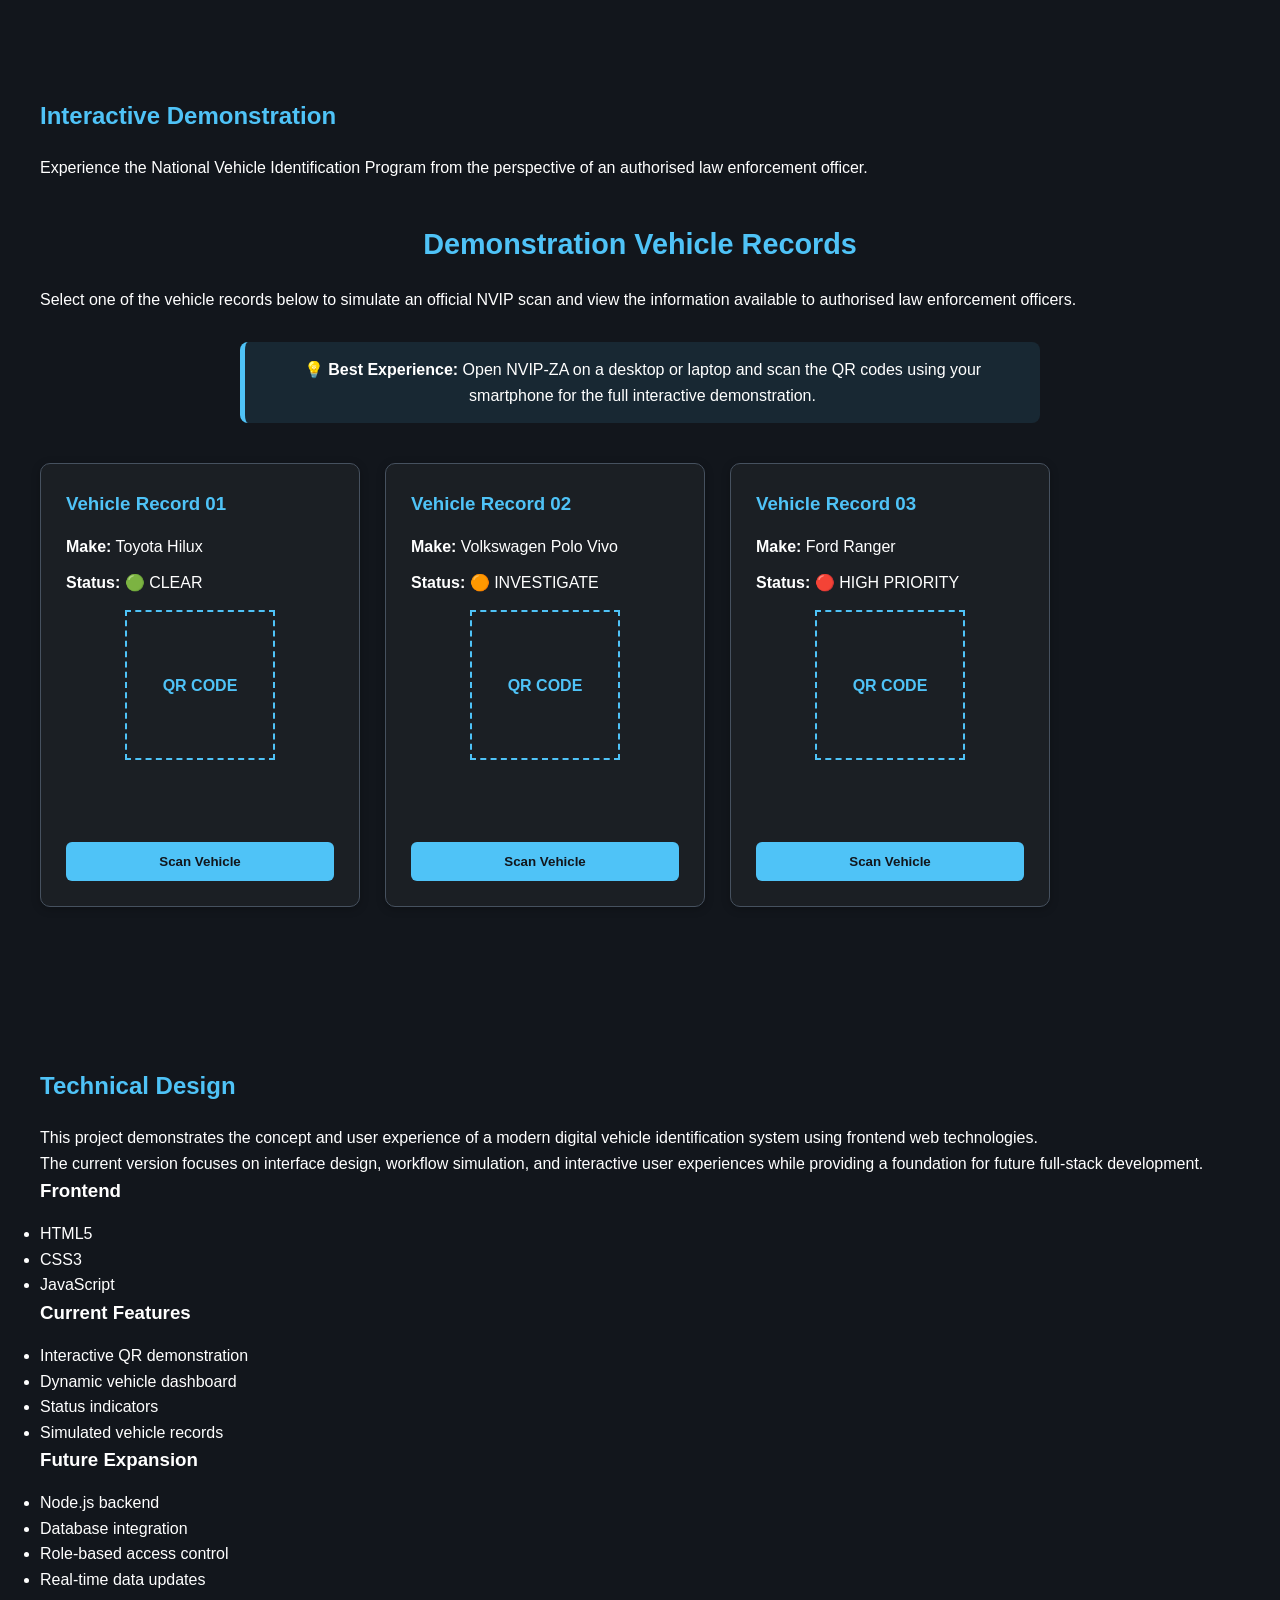
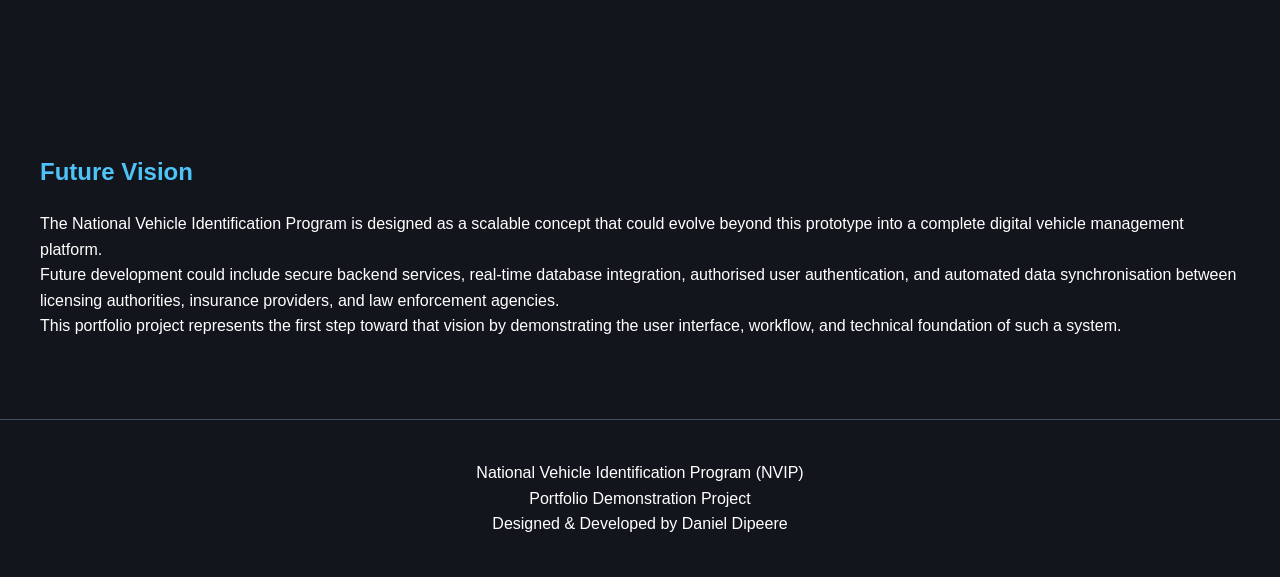
==== commit 08ca73aa: "NVIP Root 06i - UX improvements and official system branding" ====
--- a/index.html
+++ b/index.html
@@ -331,6 +331,14 @@
     enforcement officers.
   </p>
 
+  <p class="demo-tip">
+
+  💡 <strong>Best Experience:</strong>
+  Open NVIP-ZA on a desktop or laptop and scan the QR codes
+  using your smartphone for the full interactive demonstration.
+
+  </p>
+
   <div class="demo-container">
 
     <div class="demo-card">
--- a/css/styles.css
+++ b/css/styles.css
@@ -385,4 +385,44 @@
 
     font-size: 0.8rem;
 
+}
+
+.demo-tip {
+
+    max-width: 800px;
+
+    margin: 30px auto;
+
+    padding: 15px 20px;
+
+    background: rgba(79, 195, 247, 0.10);
+
+    border-left: 5px solid #4fc3f7;
+
+    color: #ffffff;
+
+    text-align: center;
+
+    border-radius: 8px;
+
+    line-height: 1.6;
+
+}
+
+.mobile-notice {
+
+    background: #0f172a;
+
+    color: white;
+
+    text-align: center;
+
+    padding: 15px;
+
+    border-bottom: 3px solid #4fc3f7;
+
+    font-size: 0.95rem;
+
+    line-height: 1.6;
+
 }
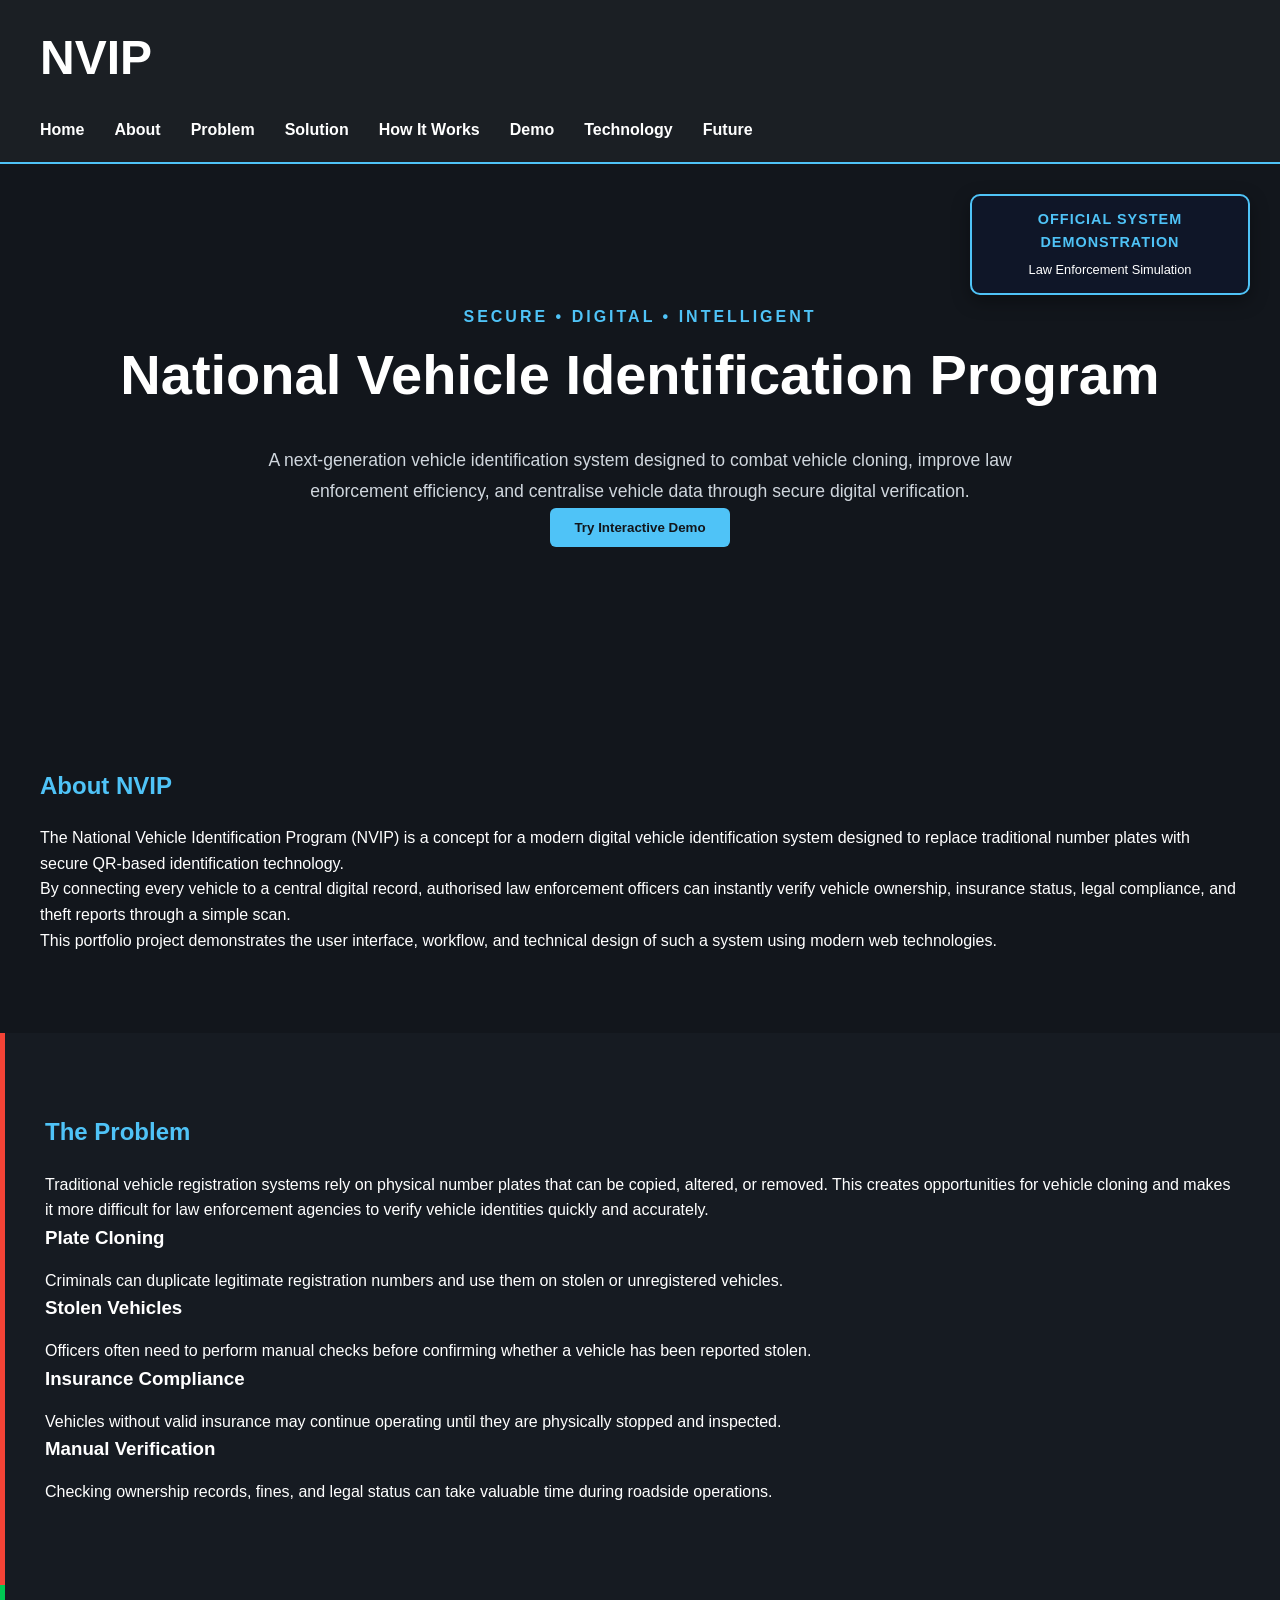
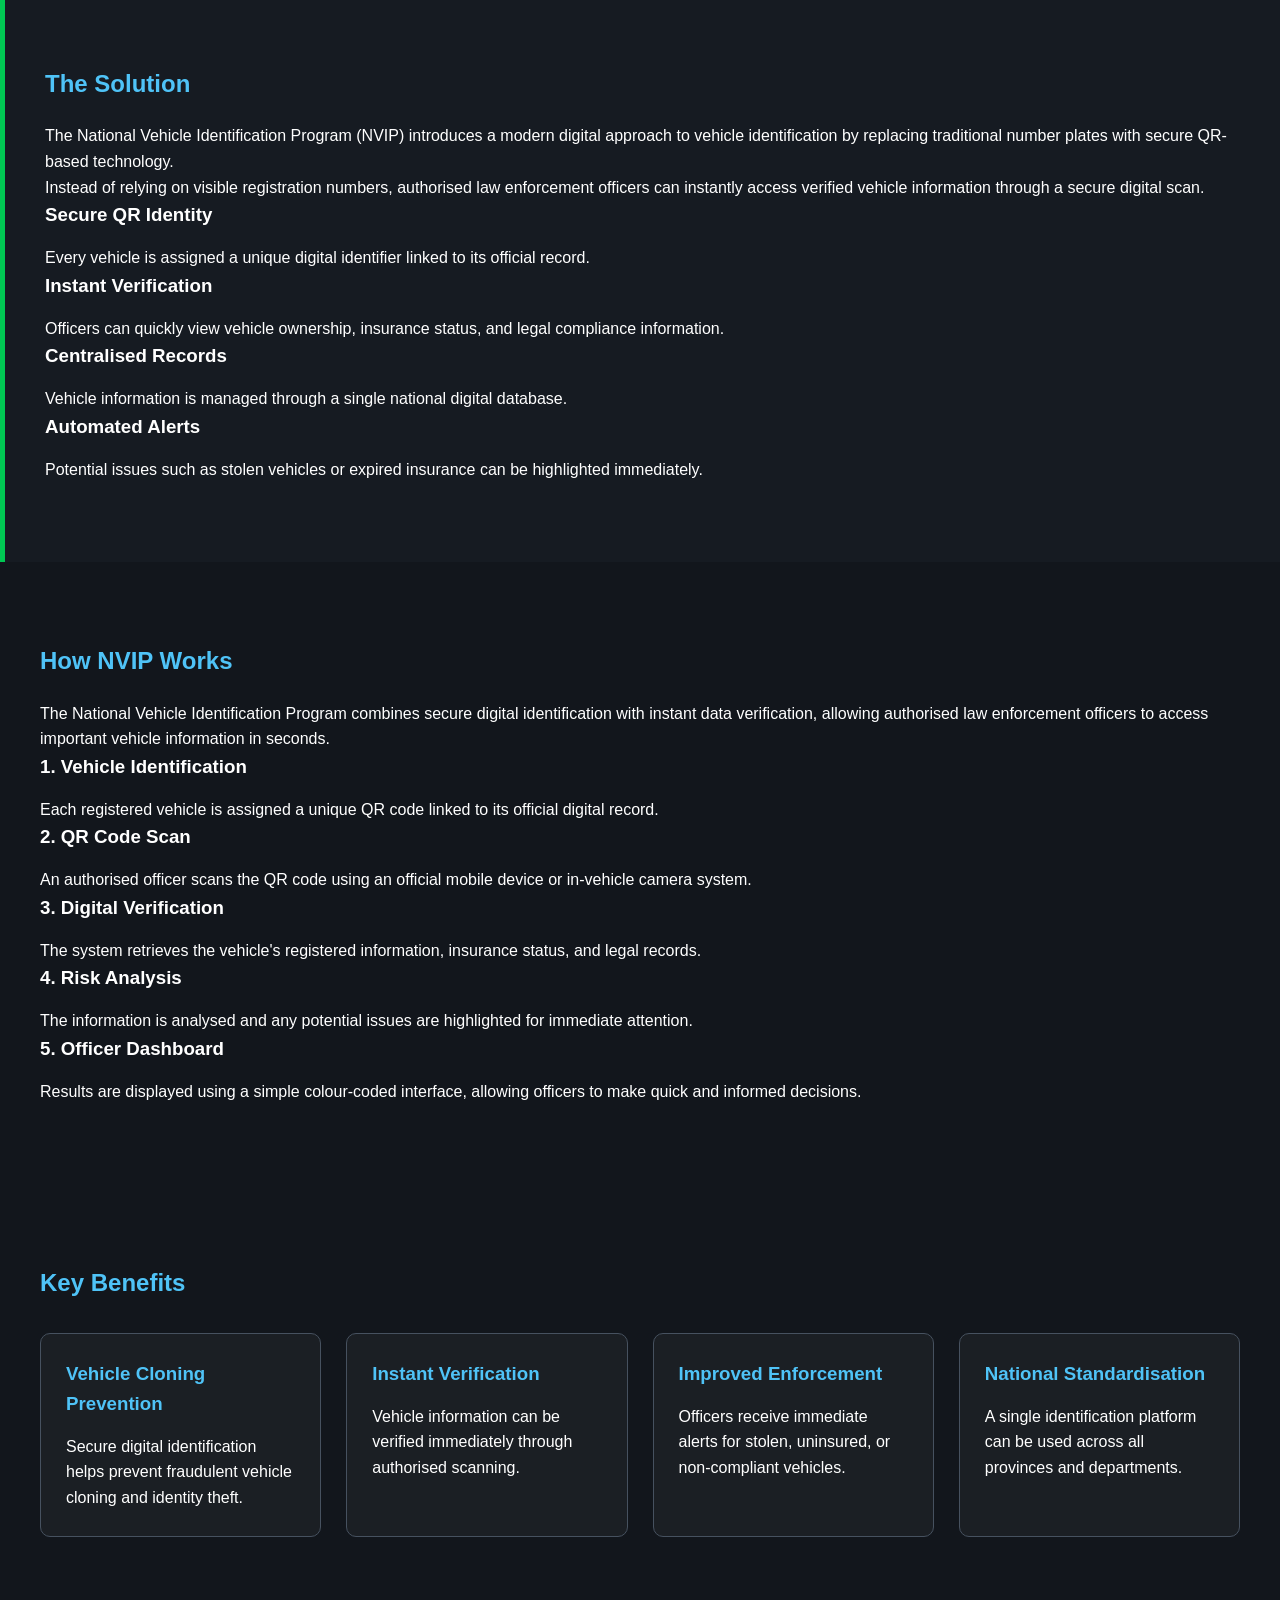
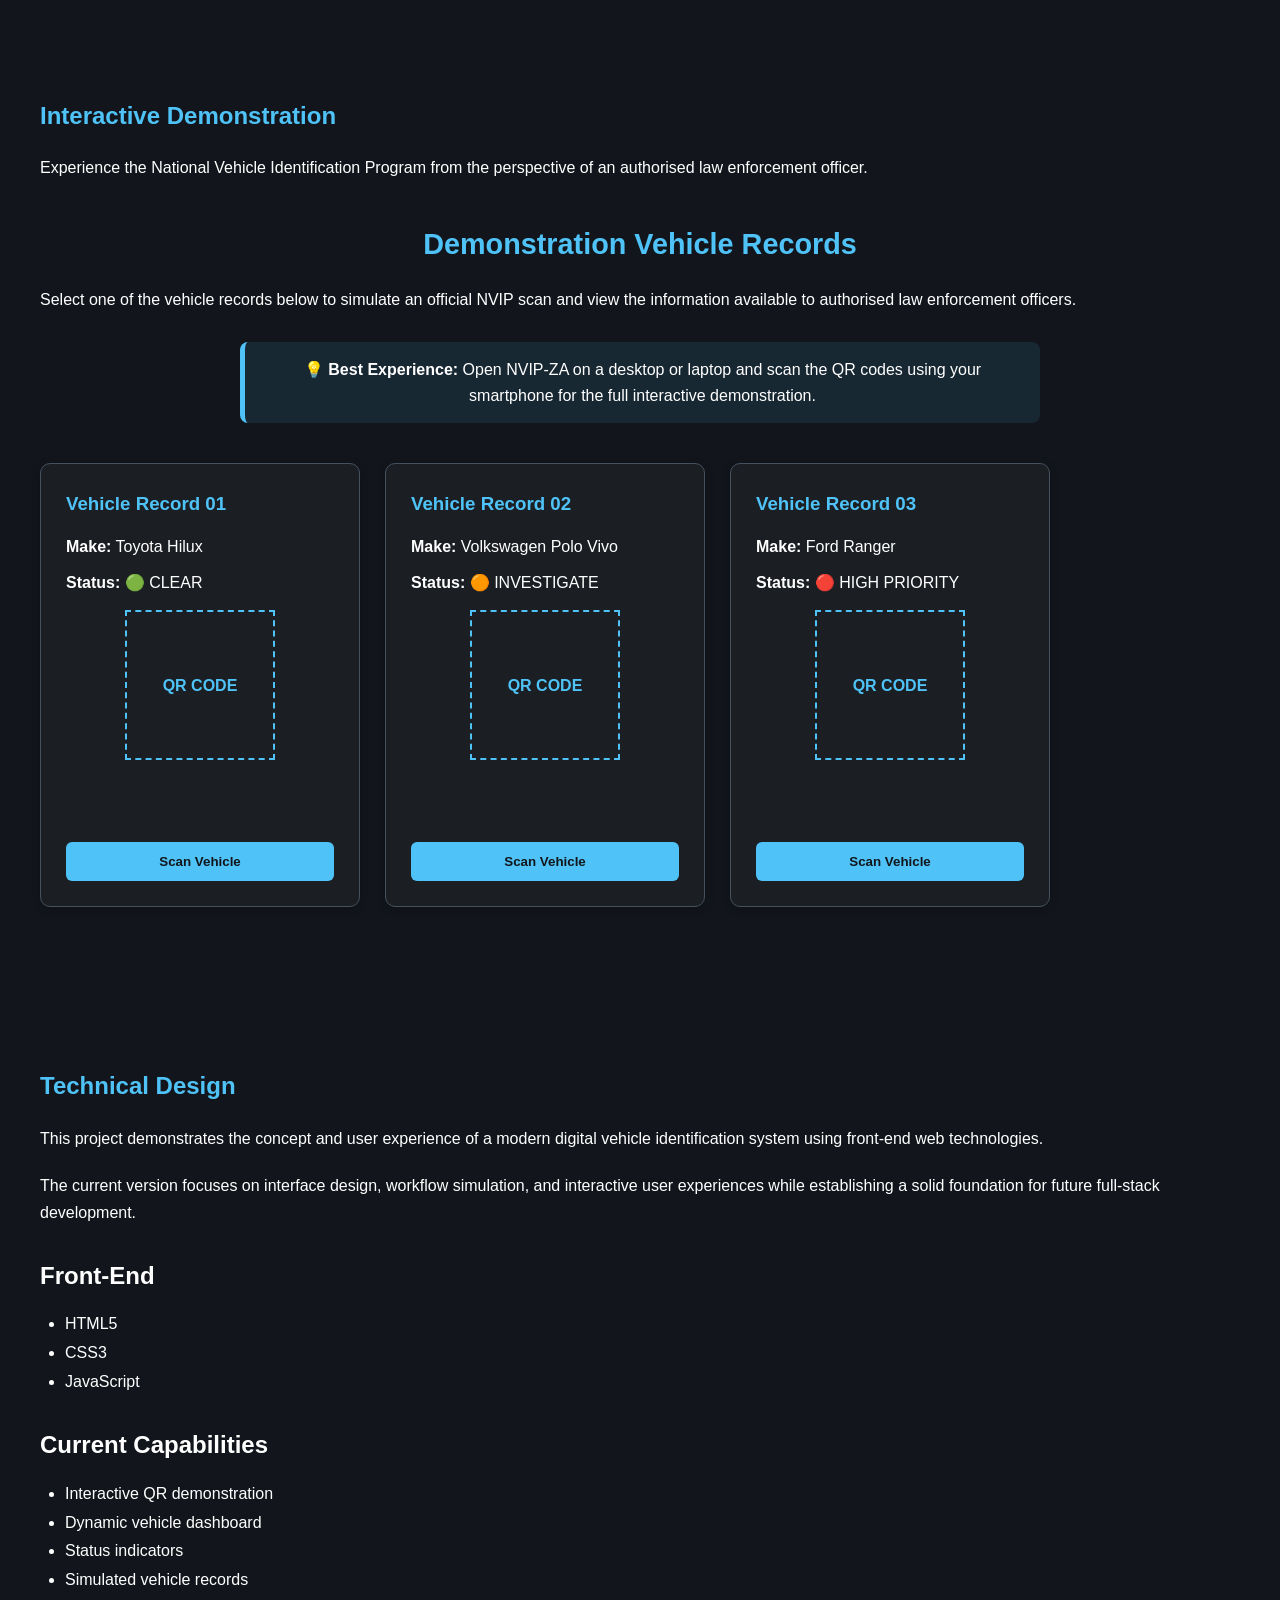
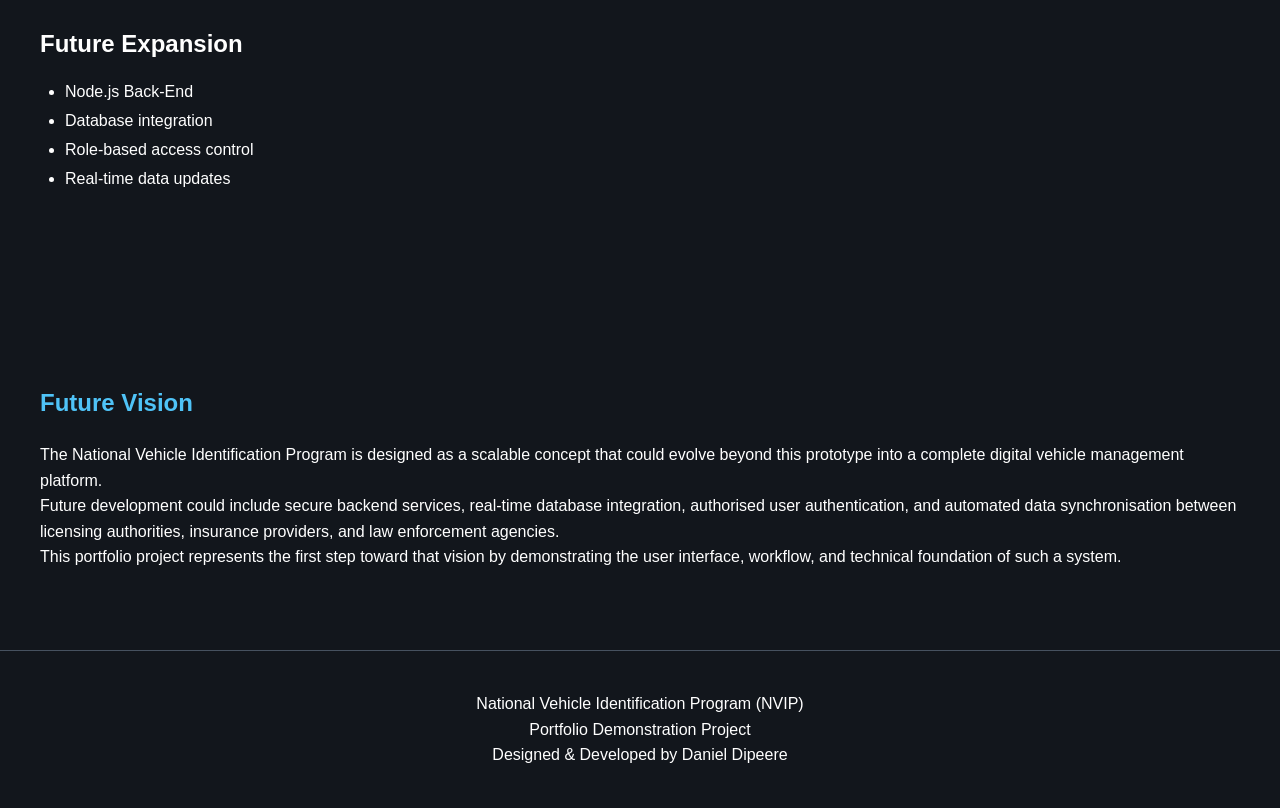
==== commit b332908b: "NVIP Root 06j - Add minor gramma editing" ====
--- a/index.html
+++ b/index.html
@@ -407,23 +407,17 @@
   <h2>Technical Design</h2>
 
   <p>
-    This project demonstrates the concept and user
-    experience of a modern digital vehicle
-    identification system using frontend web
-    technologies.
-  </p>
-
-  <p>
-    The current version focuses on interface design,
-    workflow simulation, and interactive user
-    experiences while providing a foundation for
-    future full-stack development.
+  This project demonstrates the concept and user experience of a modern digital vehicle identification system using front-end web technologies.
+  </p>
+
+  <p>
+  The current version focuses on interface design, workflow simulation, and interactive user experiences while establishing a solid foundation for future full-stack development.
   </p>
 
   <div class="technology-container">
 
     <div class="technology-card">
-      <h3>Frontend</h3>
+      <h3>Front-End</h3>
 
       <ul>
         <li>HTML5</li>
@@ -434,7 +428,7 @@
     </div>
 
     <div class="technology-card">
-      <h3>Current Features</h3>
+      <h3>Current Capabilities</h3>
 
       <ul>
         <li>Interactive QR demonstration</li>
@@ -449,7 +443,7 @@
       <h3>Future Expansion</h3>
 
       <ul>
-        <li>Node.js backend</li>
+        <li>Node.js Back-End</li>
         <li>Database integration</li>
         <li>Role-based access control</li>
         <li>Real-time data updates</li>
--- a/css/styles.css
+++ b/css/styles.css
@@ -425,4 +425,26 @@
 
     line-height: 1.6;
 
+}
+
+#technology h3 {
+    margin-top: 30px;
+    margin-bottom: 15px;
+
+    font-size: 1.5rem;
+
+    color: #ffffff;
+}
+
+#technology ul {
+    margin-left: 25px;
+    margin-bottom: 30px;
+
+    line-height: 1.8;
+}
+
+#technology p {
+    margin-bottom: 20px;
+
+    line-height: 1.7;
 }
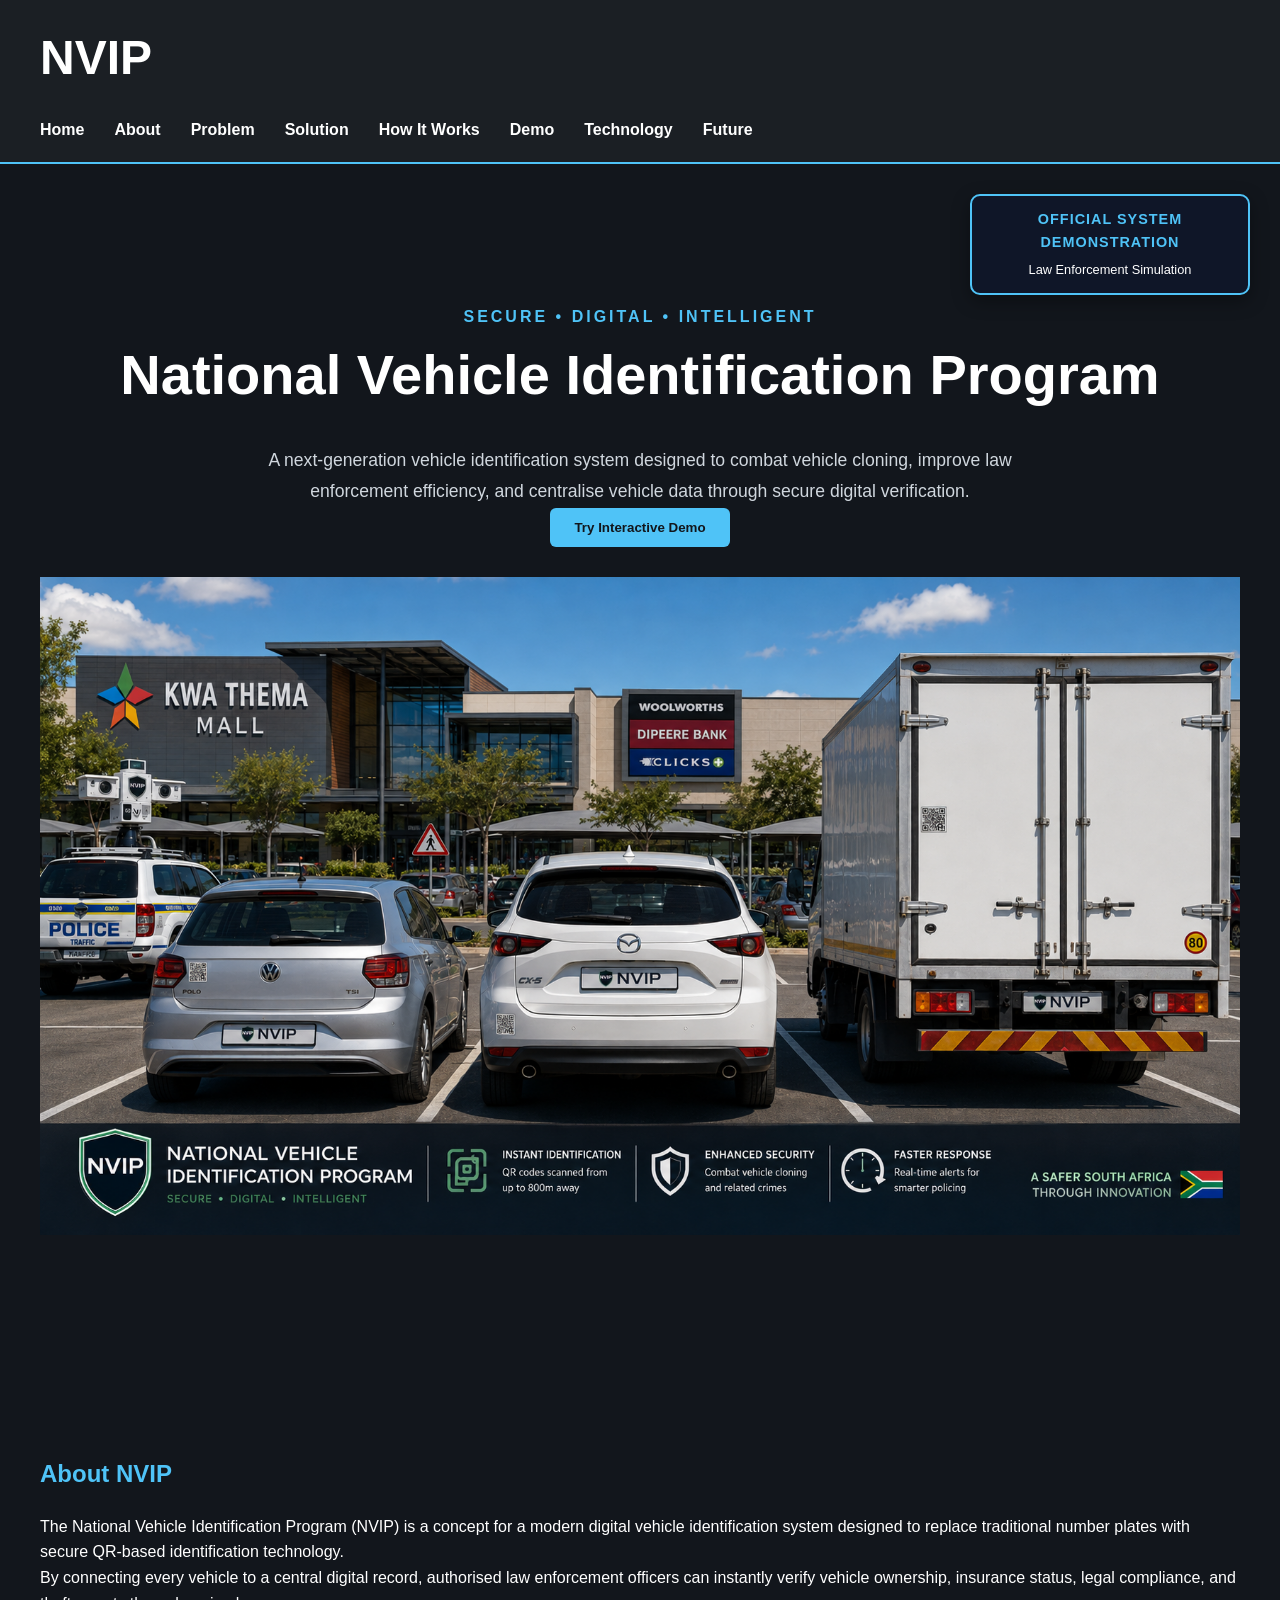
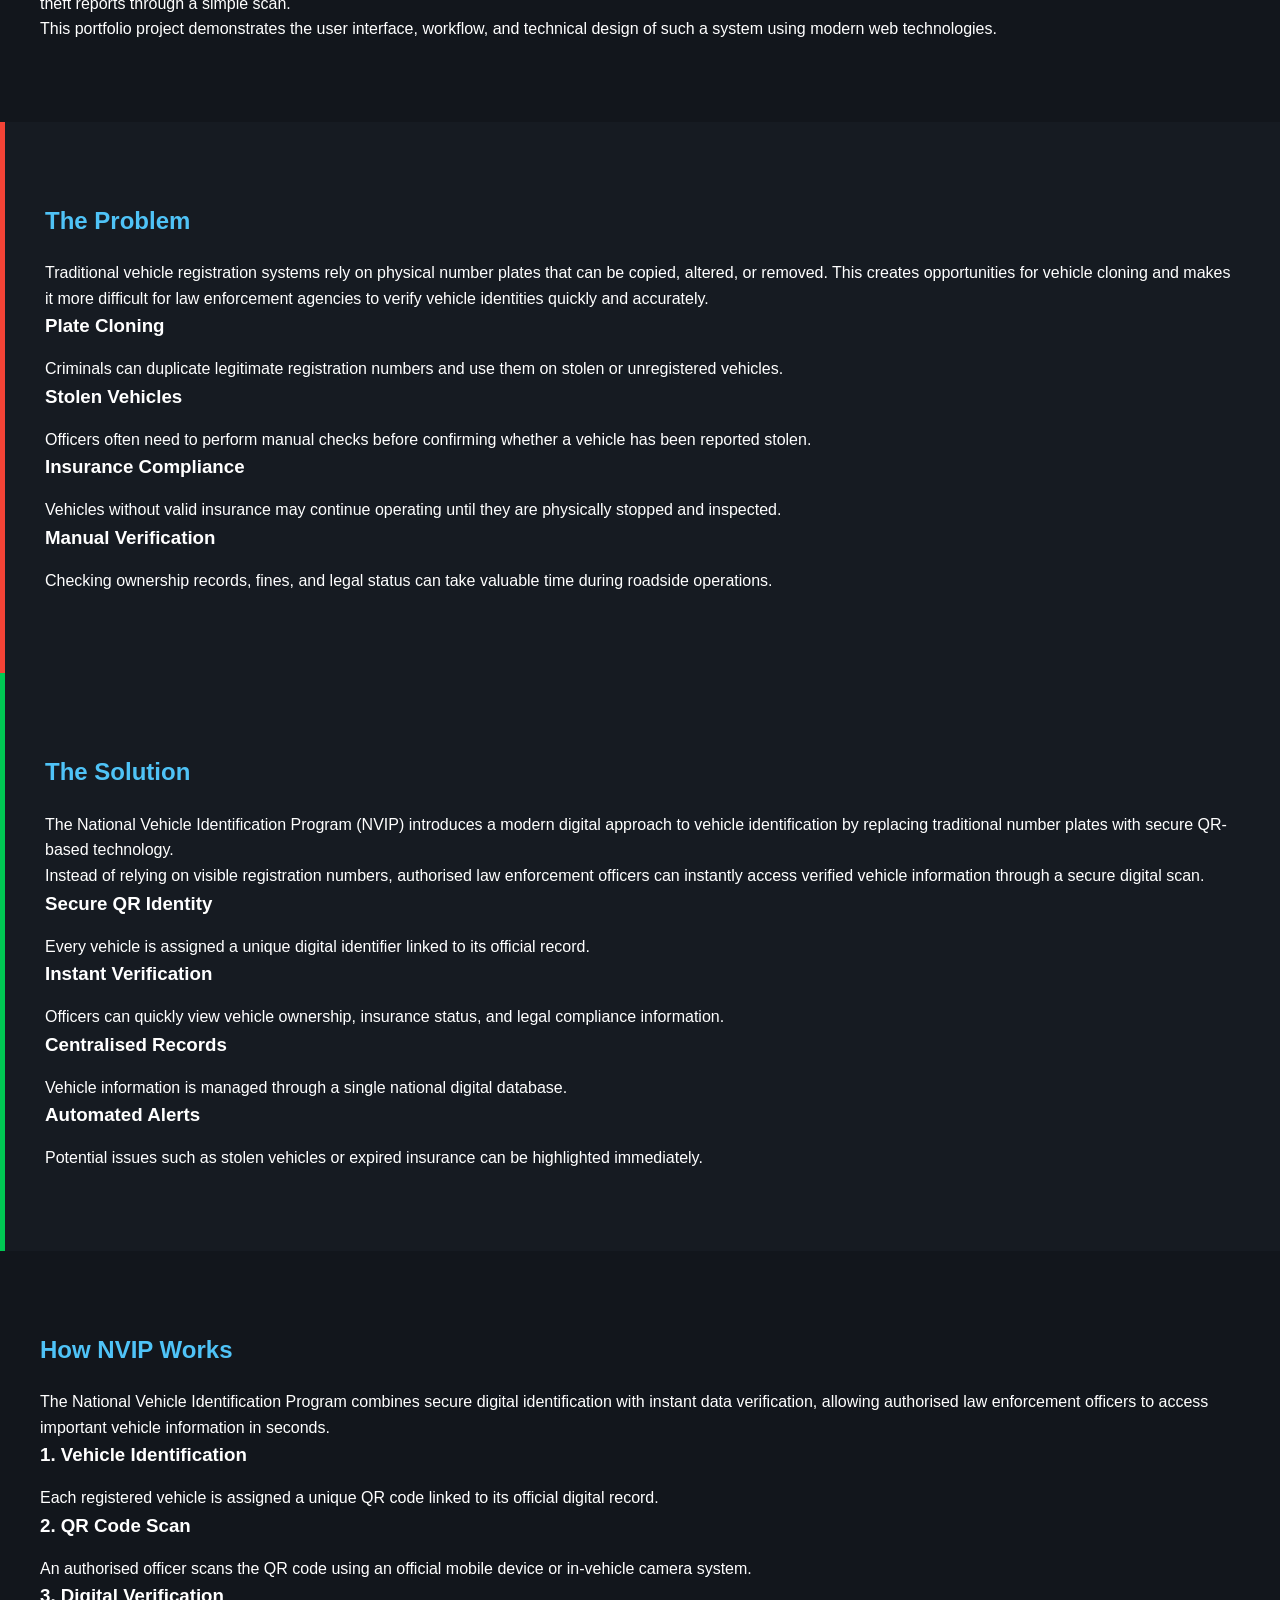
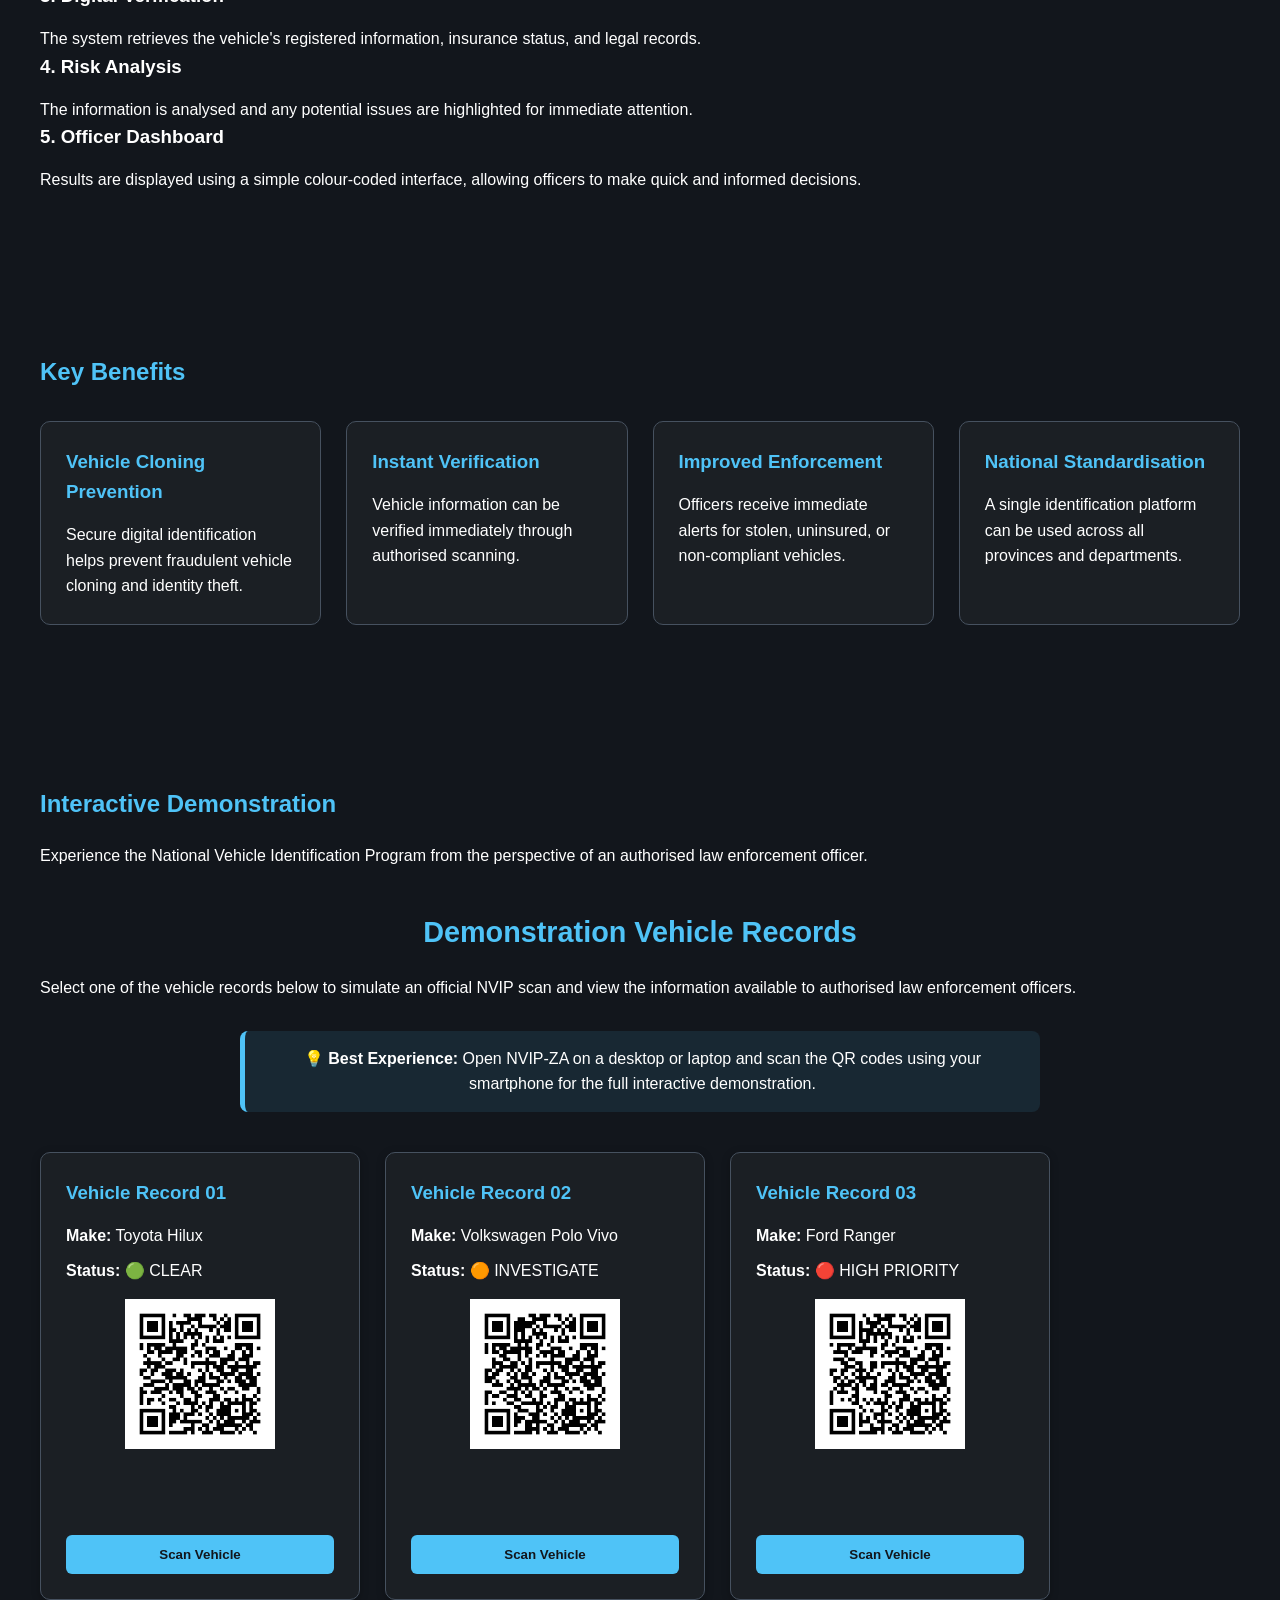
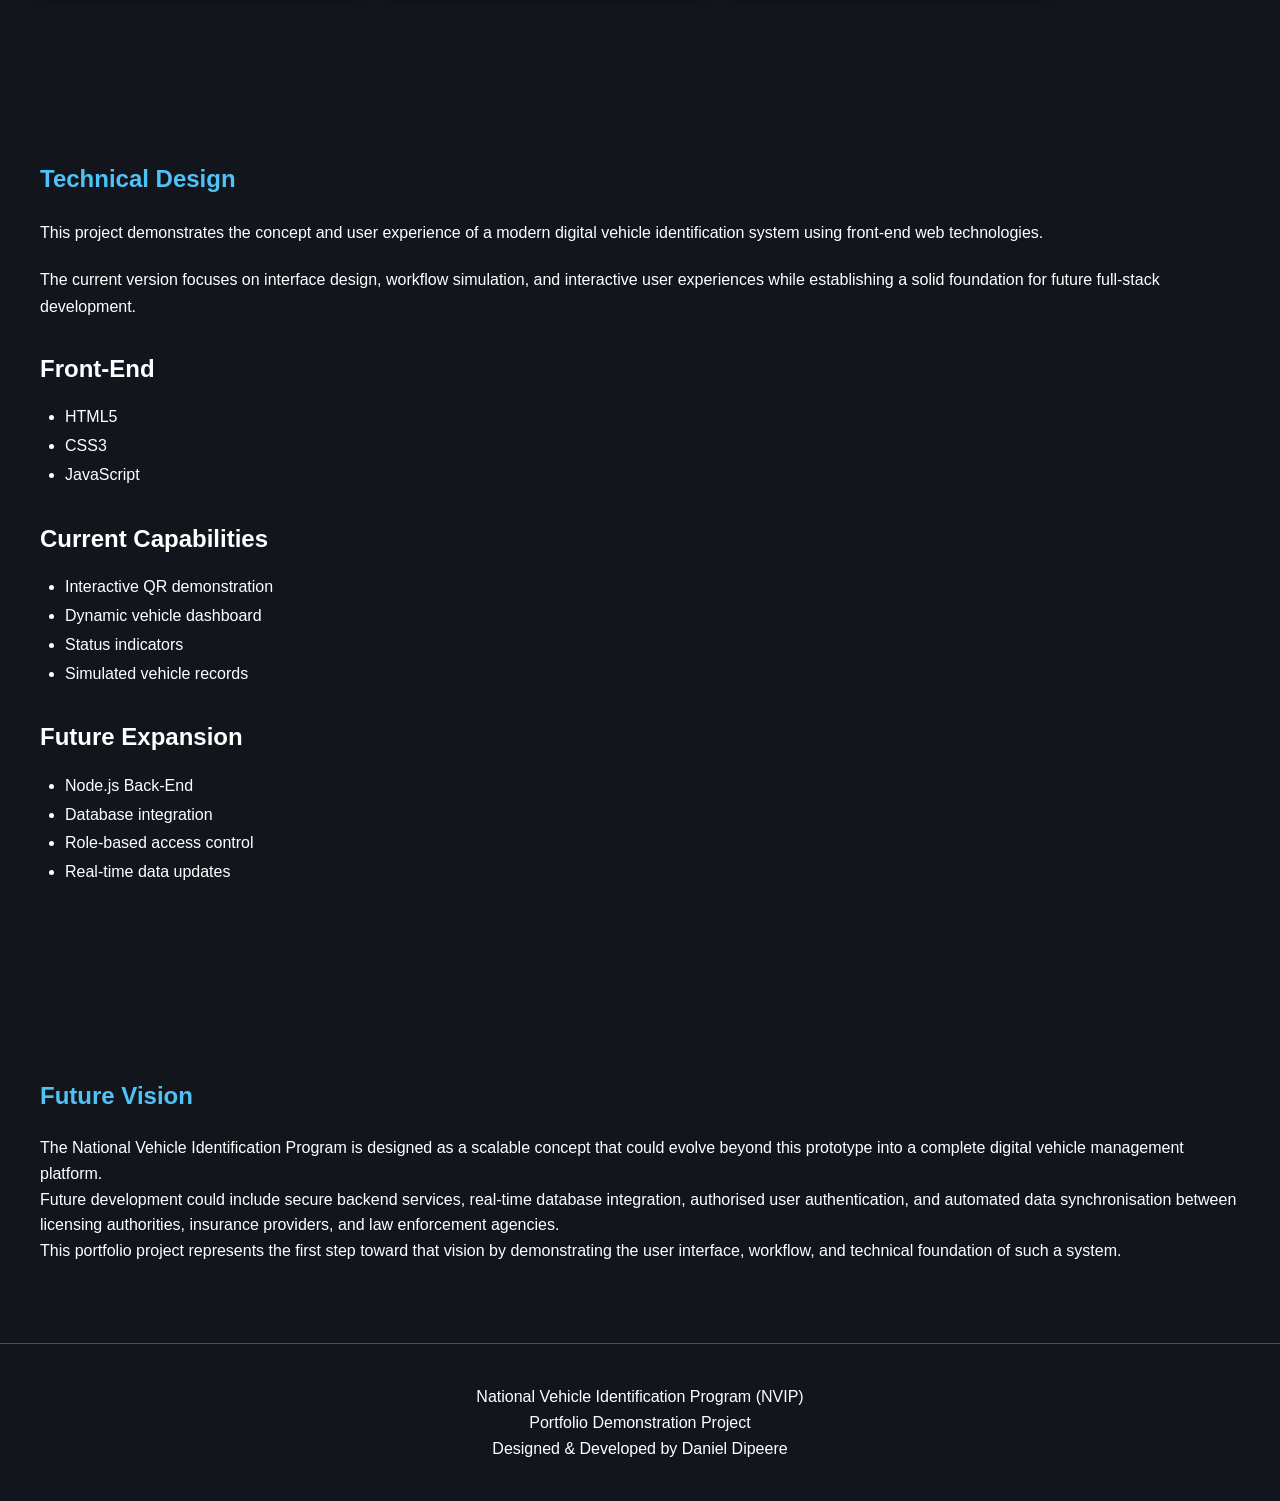
==== commit ab2eb4b5: "NVIP Root 08 - Patrol Beacon Monitor Foundation" ====
--- a/index.html
+++ b/index.html
@@ -61,6 +61,13 @@
     <button>Try Interactive Demo</button>
   </a>
 
+    <div class="hero-image">
+    <img
+      src="images/hero/nvip-hero-banner.png"
+      alt="NVIP vehicle identification system demonstration"
+    >
+    </div>
+
 </section>
 
   <!-- About -->
@@ -348,9 +355,7 @@
       <p><strong>Make:</strong> Toyota Hilux</p>
       <p><strong>Status:</strong> 🟢 CLEAR</p>
 
-      <div class="qr-placeholder">
-        QR CODE
-      </div>
+      <img class="vehicle-qr" src="images/qr/qr1.png" alt="Toyota Hilux QR Code">
 
       <br><br>
 
@@ -367,9 +372,7 @@
       <p><strong>Make:</strong> Volkswagen Polo Vivo</p>
       <p><strong>Status:</strong> 🟠 INVESTIGATE</p>
 
-      <div class="qr-placeholder">
-        QR CODE
-      </div>
+      <img class="vehicle-qr" src="images/qr/qr2.png" alt="Volkswagen Polo Vivo QR Code">
 
       <br><br>
 
@@ -386,9 +389,7 @@
       <p><strong>Make:</strong> Ford Ranger</p>
       <p><strong>Status:</strong> 🔴 HIGH PRIORITY</p>
 
-      <div class="qr-placeholder">
-        QR CODE
-      </div>
+      <img class="vehicle-qr" src="images/qr/qr3.png" alt="Ford Ranger QR Code">
 
       <br><br>
 
--- a/css/styles.css
+++ b/css/styles.css
@@ -82,6 +82,24 @@
 #hero p {
   max-width: 800px;
   margin: auto;
+}
+
+.hero-image {
+  margin-top: 30px;
+}
+
+.hero-image {
+  margin-top: 30px;
+  width: 100%;
+  display: flex;
+  justify-content: center;
+}
+
+.hero-image img {
+  width: 100%;
+  max-width: 1200px;
+  height: auto;
+  display: block;
 }
 
 /* =====================
@@ -447,4 +465,9 @@
     margin-bottom: 20px;
 
     line-height: 1.7;
+}
+
+.vehicle-qr {
+  display: block;
+  margin: 20px auto;
 }
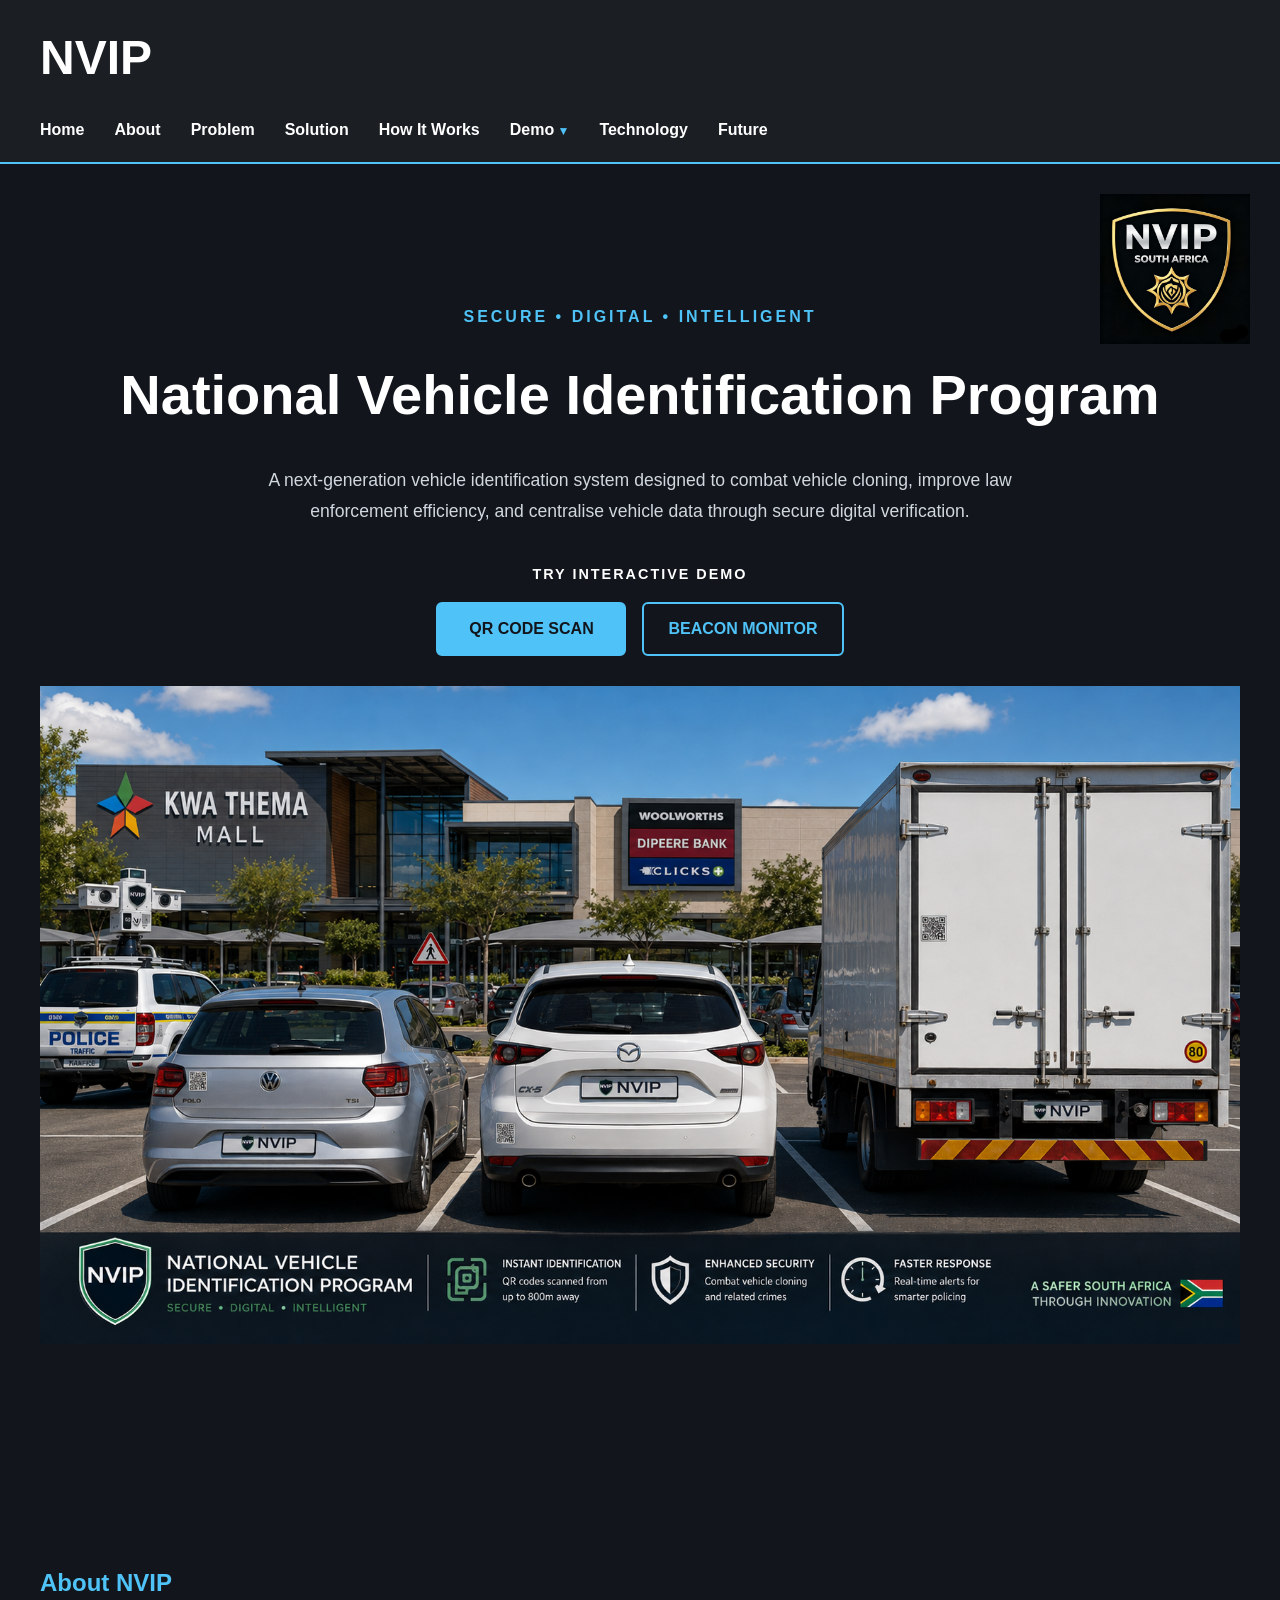
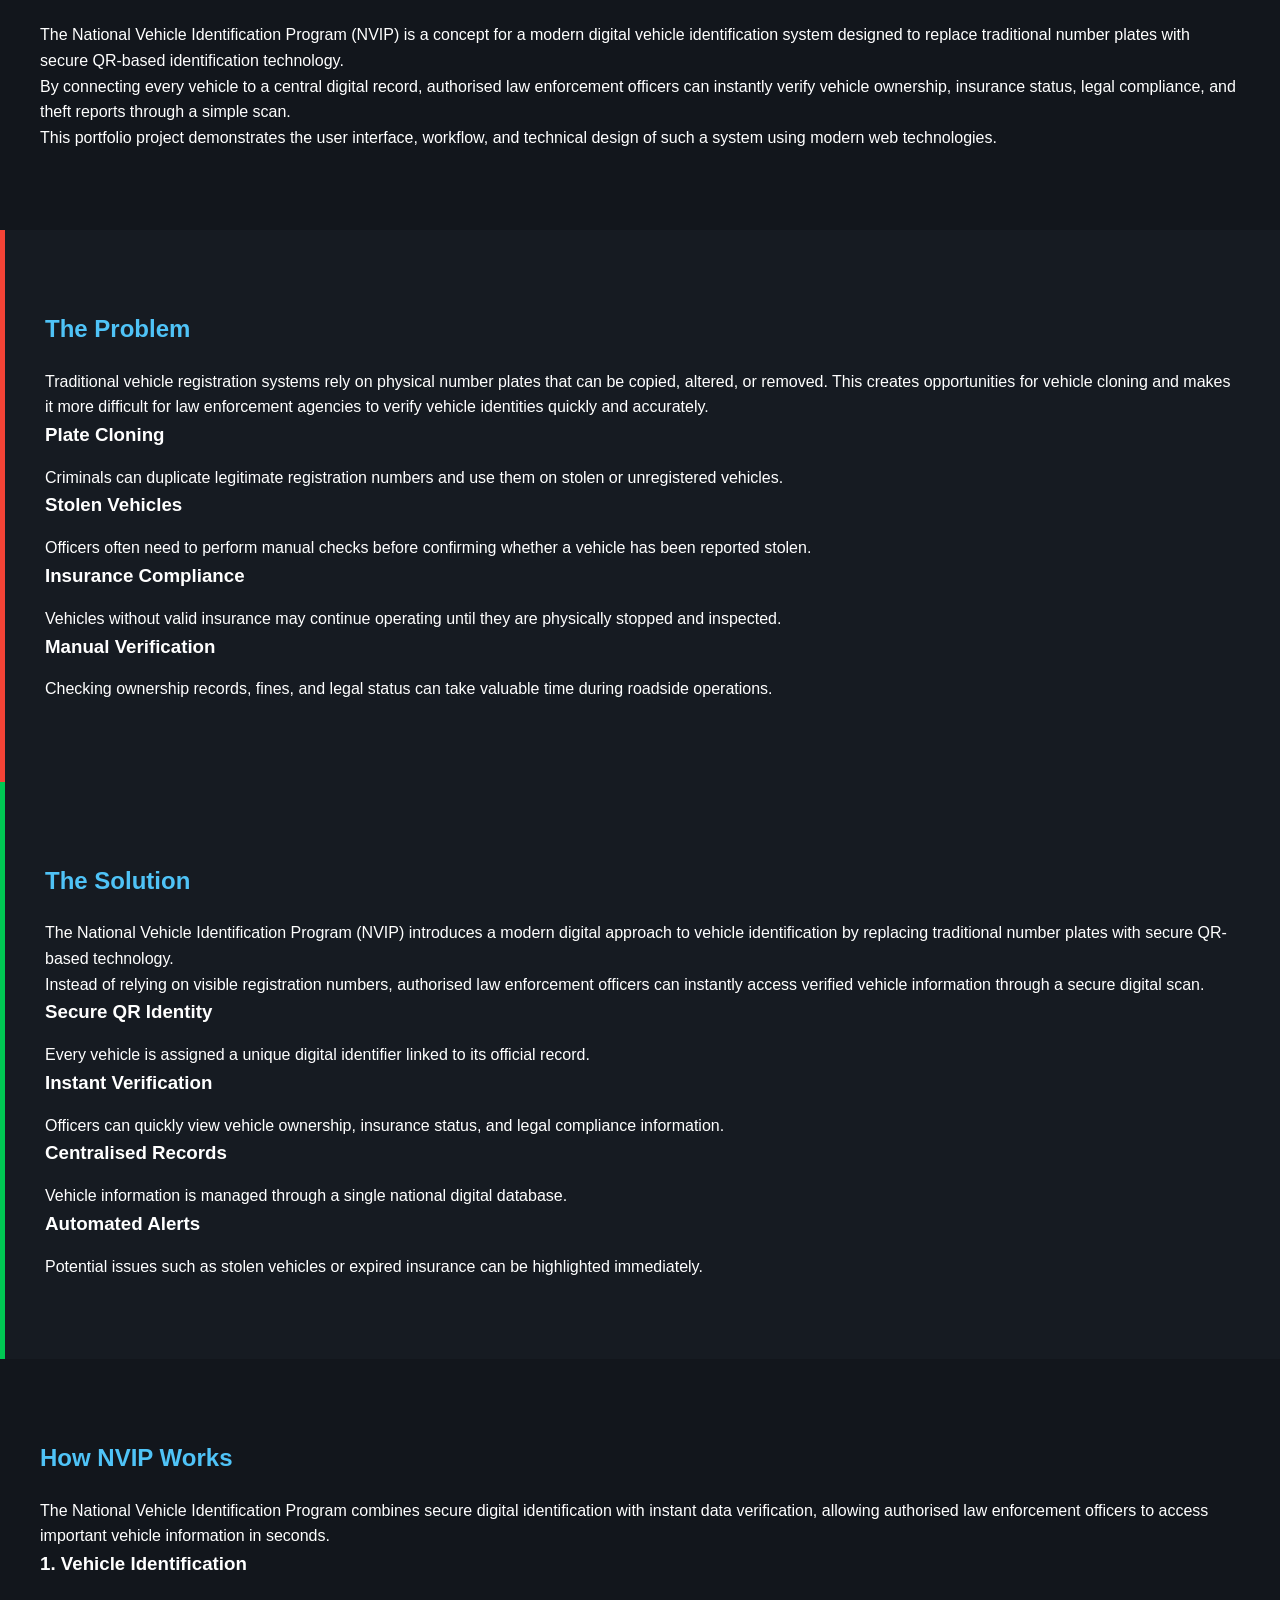
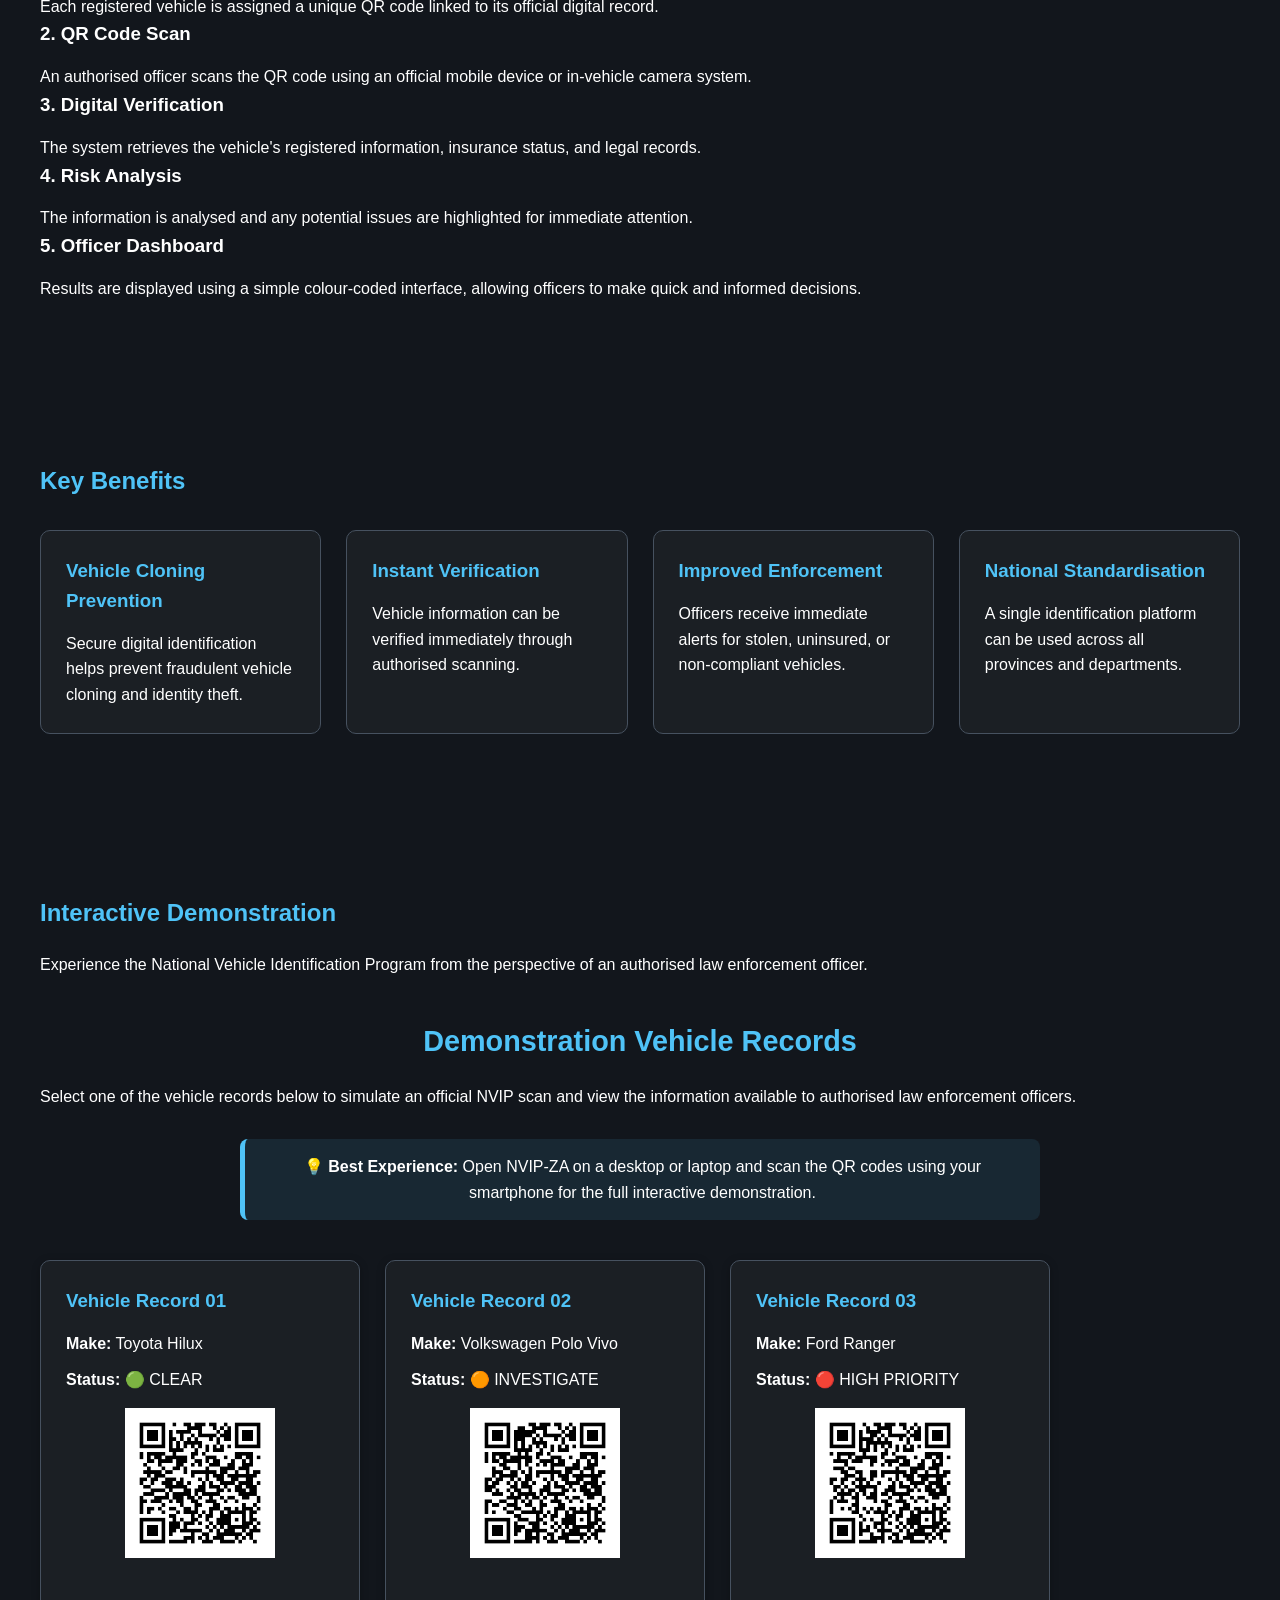
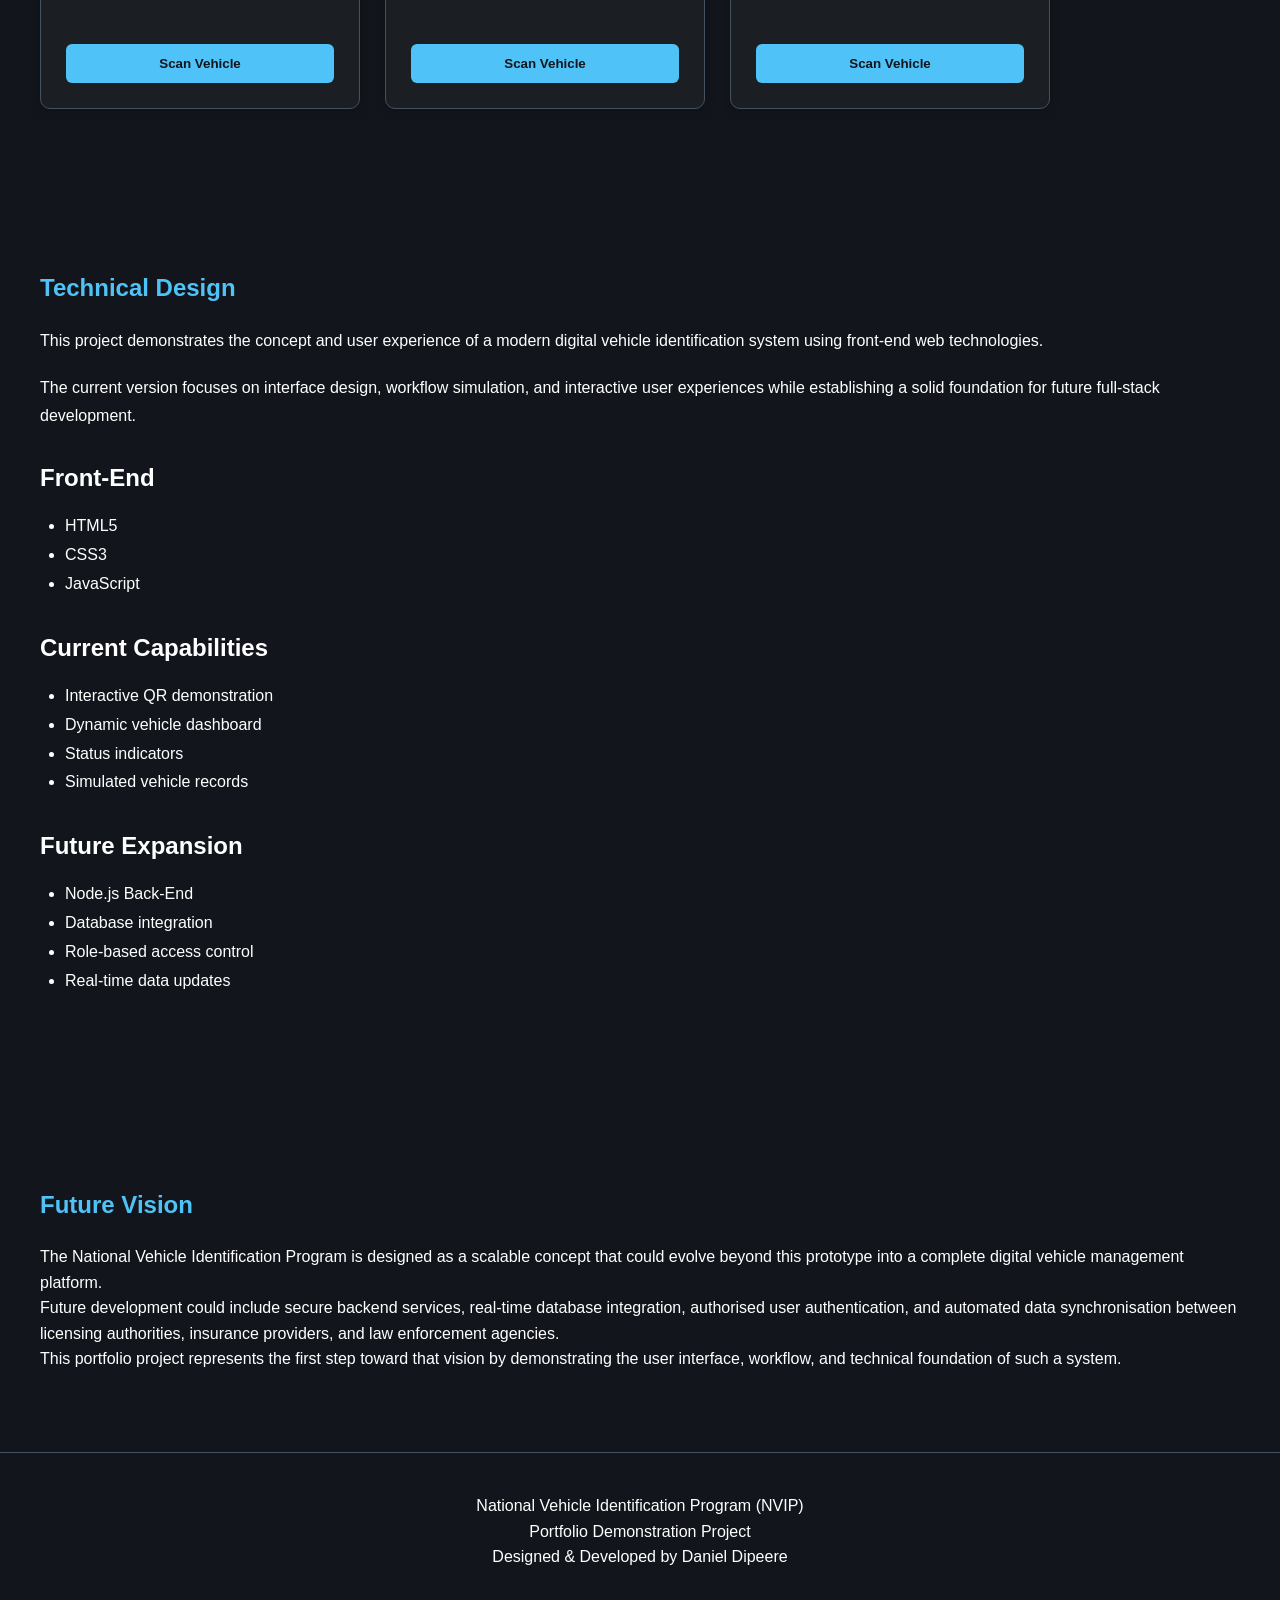
==== commit c63cbd30: "NVIP Root 10 - Beacon Monitor Integration & Demo Navigation" ====
--- a/index.html
+++ b/index.html
@@ -22,484 +22,627 @@
         <li><a href="#problem">Problem</a></li>
         <li><a href="#solution">Solution</a></li>
         <li><a href="#workflow">How It Works</a></li>
-        <li><a href="#demo">Demo</a></li>
+
+        <!-- Demo Dropdown -->
+        <li class="nav-dropdown">
+          <details>
+            <summary>Demo</summary>
+
+            <ul class="dropdown-menu">
+              <li>
+                <a href="#demo">
+                  QR Code Scan
+                </a>
+              </li>
+
+              <li>
+                <a href="patrol.html">
+                  Beacon Monitor
+                </a>
+              </li>
+            </ul>
+          </details>
+        </li>
+
         <li><a href="#technology">Technology</a></li>
         <li><a href="#future">Future</a></li>
       </ul>
     </nav>
   </header>
 
+
   <!-- Hero -->
-<section id="hero">
-
-  <div class="official-badge">
-
-  <span class="badge-title">
-    OFFICIAL SYSTEM DEMONSTRATION
-  </span>
-
-  <span class="badge-subtitle">
-    Law Enforcement Simulation
-  </span>
-
-</div>
-
-  <p class="hero-tagline">
-    Secure • Digital • Intelligent
-  </p>
-
-  <h1>National Vehicle Identification Program</h1>
-
-  <p class="hero-description">
-    A next-generation vehicle identification system designed
-    to combat vehicle cloning, improve law enforcement
-    efficiency, and centralise vehicle data through secure
-    digital verification.
-  </p>
-
-  <a href="#demo">
-    <button>Try Interactive Demo</button>
-  </a>
+  <section id="hero">
+
+    <div class="official-badge">
+      <img
+        src="images/branding/nvip-badge.png"
+        alt="NVIP South Africa badge"
+        class="official-badge-image"
+      >
+    </div>
+
+    <p class="hero-tagline">
+      Secure • Digital • Intelligent
+    </p>
+
+    <h1>National Vehicle Identification Program</h1>
+
+    <p class="hero-description">
+      A next-generation vehicle identification system designed
+      to combat vehicle cloning, improve law enforcement
+      efficiency, and centralise vehicle data through secure
+      digital verification.
+    </p>
+
+
+    <!-- Interactive Demo Choices -->
+
+    <div class="hero-demo">
+
+      <p class="hero-demo-label">
+        TRY INTERACTIVE DEMO
+      </p>
+
+      <div class="hero-demo-actions">
+
+        <a
+          href="#demo"
+          class="hero-demo-button"
+        >
+          QR CODE SCAN
+        </a>
+
+        <a
+          href="patrol.html"
+          class="hero-demo-button hero-demo-button-secondary"
+        >
+          BEACON MONITOR
+        </a>
+
+      </div>
+
+    </div>
+
 
     <div class="hero-image">
-    <img
-      src="images/hero/nvip-hero-banner.png"
-      alt="NVIP vehicle identification system demonstration"
-    >
-    </div>
-
-</section>
+      <img
+        src="images/hero/nvip-hero-banner.png"
+        alt="NVIP vehicle identification system demonstration"
+      >
+    </div>
+
+  </section>
+
 
   <!-- About -->
   <section id="about">
+
     <h2>About NVIP</h2>
 
-     <p>
-    The National Vehicle Identification Program (NVIP)
-    is a concept for a modern digital vehicle
-    identification system designed to replace
-    traditional number plates with secure QR-based
-    identification technology.
-  </p>
-
-  <p>
-    By connecting every vehicle to a central
-    digital record, authorised law enforcement
-    officers can instantly verify vehicle
-    ownership, insurance status, legal compliance,
-    and theft reports through a simple scan.
-  </p>
-
-  <p>
-    This portfolio project demonstrates the user
-    interface, workflow, and technical design of
-    such a system using modern web technologies.
-  </p>
-  </section>
+    <p>
+      The National Vehicle Identification Program (NVIP)
+      is a concept for a modern digital vehicle
+      identification system designed to replace
+      traditional number plates with secure QR-based
+      identification technology.
+    </p>
+
+    <p>
+      By connecting every vehicle to a central
+      digital record, authorised law enforcement
+      officers can instantly verify vehicle
+      ownership, insurance status, legal compliance,
+      and theft reports through a simple scan.
+    </p>
+
+    <p>
+      This portfolio project demonstrates the user
+      interface, workflow, and technical design of
+      such a system using modern web technologies.
+    </p>
+
+  </section>
+
 
   <!-- Problem -->
   <section id="problem">
 
-  <h2>The Problem</h2>
-
-  <p>
-    Traditional vehicle registration systems rely
-    on physical number plates that can be copied,
-    altered, or removed. This creates opportunities
-    for vehicle cloning and makes it more difficult
-    for law enforcement agencies to verify vehicle
-    identities quickly and accurately.
-  </p>
-
-  <div class="problem-container">
-
-    <div class="problem-card">
-      <h3>Plate Cloning</h3>
-      <p>
-        Criminals can duplicate legitimate
-        registration numbers and use them on
-        stolen or unregistered vehicles.
-      </p>
-    </div>
-
-    <div class="problem-card">
-      <h3>Stolen Vehicles</h3>
-      <p>
-        Officers often need to perform manual
-        checks before confirming whether a
-        vehicle has been reported stolen.
-      </p>
-    </div>
-
-    <div class="problem-card">
-      <h3>Insurance Compliance</h3>
-      <p>
-        Vehicles without valid insurance may
-        continue operating until they are
-        physically stopped and inspected.
-      </p>
-    </div>
-
-    <div class="problem-card">
-      <h3>Manual Verification</h3>
-      <p>
-        Checking ownership records, fines,
-        and legal status can take valuable
-        time during roadside operations.
-      </p>
-    </div>
-
-  </div>
-
-</section>
-
-<section id="solution">
-
-  <h2>The Solution</h2>
-
-  <p>
-    The National Vehicle Identification Program
-    (NVIP) introduces a modern digital approach
-    to vehicle identification by replacing
-    traditional number plates with secure
-    QR-based technology.
-  </p>
-
-  <p>
-    Instead of relying on visible registration
-    numbers, authorised law enforcement officers
-    can instantly access verified vehicle
-    information through a secure digital scan.
-  </p>
-
-  <div class="solution-container">
-
-    <div class="solution-card">
-      <h3>Secure QR Identity</h3>
-      <p>
-        Every vehicle is assigned a unique
-        digital identifier linked to its
-        official record.
-      </p>
-    </div>
-
-    <div class="solution-card">
-      <h3>Instant Verification</h3>
-      <p>
-        Officers can quickly view vehicle
-        ownership, insurance status, and
-        legal compliance information.
-      </p>
-    </div>
-
-    <div class="solution-card">
-      <h3>Centralised Records</h3>
-      <p>
-        Vehicle information is managed
-        through a single national
-        digital database.
-      </p>
-    </div>
-
-    <div class="solution-card">
-      <h3>Automated Alerts</h3>
-      <p>
-        Potential issues such as stolen
-        vehicles or expired insurance
-        can be highlighted immediately.
-      </p>
-    </div>
-
-  </div>
-
-</section>
-
-<section id="workflow">
-
-  <h2>How NVIP Works</h2>
-
-  <p>
-    The National Vehicle Identification Program
-    combines secure digital identification with
-    instant data verification, allowing authorised
-    law enforcement officers to access important
-    vehicle information in seconds.
-  </p>
-
-  <div class="workflow-container">
-
-    <div class="workflow-step">
-      <h3>1. Vehicle Identification</h3>
-      <p>
-        Each registered vehicle is assigned a
-        unique QR code linked to its official
-        digital record.
-      </p>
-    </div>
-
-    <div class="workflow-step">
-      <h3>2. QR Code Scan</h3>
-      <p>
-        An authorised officer scans the QR code
-        using an official mobile device or
-        in-vehicle camera system.
-      </p>
-    </div>
-
-    <div class="workflow-step">
-      <h3>3. Digital Verification</h3>
-      <p>
-        The system retrieves the vehicle's
-        registered information, insurance
-        status, and legal records.
-      </p>
-    </div>
-
-    <div class="workflow-step">
-      <h3>4. Risk Analysis</h3>
-      <p>
-        The information is analysed and any
-        potential issues are highlighted for
-        immediate attention.
-      </p>
-    </div>
-
-    <div class="workflow-step">
-      <h3>5. Officer Dashboard</h3>
-      <p>
-        Results are displayed using a simple
-        colour-coded interface, allowing officers
-        to make quick and informed decisions.
-      </p>
-    </div>
-
-  </div>
-
-</section>
-
-<section id="benefits">
-
-  <h2>Key Benefits</h2>
-
-  <div class="benefits-grid">
-
-    <div class="benefit-card">
-      <h3>Vehicle Cloning Prevention</h3>
-      <p>
-        Secure digital identification helps prevent
-        fraudulent vehicle cloning and identity theft.
-      </p>
-    </div>
-
-    <div class="benefit-card">
-      <h3>Instant Verification</h3>
-      <p>
-        Vehicle information can be verified
-        immediately through authorised scanning.
-      </p>
-    </div>
-
-    <div class="benefit-card">
-      <h3>Improved Enforcement</h3>
-      <p>
-        Officers receive immediate alerts for
-        stolen, uninsured, or non-compliant vehicles.
-      </p>
-    </div>
-
-    <div class="benefit-card">
-      <h3>National Standardisation</h3>
-      <p>
-        A single identification platform can be
-        used across all provinces and departments.
-      </p>
-    </div>
-
-  </div>
-
-</section>
-
-<section id="demo">
-
-  <h2>Interactive Demonstration</h2>
-
-  <p>
-    Experience the National Vehicle Identification
-    Program from the perspective of an authorised
-    law enforcement officer.
-  </p>
-
-  <h3 class="section-subtitle">Demonstration Vehicle Records</h3>
-
-  <p>
-    Select one of the vehicle records below to
-    simulate an official NVIP scan and view the
-    information available to authorised law
-    enforcement officers.
-  </p>
-
-  <p class="demo-tip">
-
-  💡 <strong>Best Experience:</strong>
-  Open NVIP-ZA on a desktop or laptop and scan the QR codes
-  using your smartphone for the full interactive demonstration.
-
-  </p>
-
-  <div class="demo-container">
-
-    <div class="demo-card">
-
-      <h3>Vehicle Record 01</h3>
-
-      <p><strong>Make:</strong> Toyota Hilux</p>
-      <p><strong>Status:</strong> 🟢 CLEAR</p>
-
-      <img class="vehicle-qr" src="images/qr/qr1.png" alt="Toyota Hilux QR Code">
-
-      <br><br>
-
-      <a href="vehicle.html?id=1">
-        <button>Scan Vehicle</button>
-      </a>
-
-    </div>
-
-    <div class="demo-card">
-
-      <h3>Vehicle Record 02</h3>
-
-      <p><strong>Make:</strong> Volkswagen Polo Vivo</p>
-      <p><strong>Status:</strong> 🟠 INVESTIGATE</p>
-
-      <img class="vehicle-qr" src="images/qr/qr2.png" alt="Volkswagen Polo Vivo QR Code">
-
-      <br><br>
-
-      <a href="vehicle.html?id=2">
-        <button>Scan Vehicle</button>
-      </a>
-
-    </div>
-
-    <div class="demo-card">
-
-      <h3>Vehicle Record 03</h3>
-
-      <p><strong>Make:</strong> Ford Ranger</p>
-      <p><strong>Status:</strong> 🔴 HIGH PRIORITY</p>
-
-      <img class="vehicle-qr" src="images/qr/qr3.png" alt="Ford Ranger QR Code">
-
-      <br><br>
-
-      <a href="vehicle.html?id=3">
-        <button>Scan Vehicle</button>
-      </a>
-
-    </div>
-
-  </div>
-
-</section>
-
-<section id="technology">
-
-  <h2>Technical Design</h2>
-
-  <p>
-  This project demonstrates the concept and user experience of a modern digital vehicle identification system using front-end web technologies.
-  </p>
-
-  <p>
-  The current version focuses on interface design, workflow simulation, and interactive user experiences while establishing a solid foundation for future full-stack development.
-  </p>
-
-  <div class="technology-container">
-
-    <div class="technology-card">
-      <h3>Front-End</h3>
-
-      <ul>
-        <li>HTML5</li>
-        <li>CSS3</li>
-        <li>JavaScript</li>
-      </ul>
-
-    </div>
-
-    <div class="technology-card">
-      <h3>Current Capabilities</h3>
-
-      <ul>
-        <li>Interactive QR demonstration</li>
-        <li>Dynamic vehicle dashboard</li>
-        <li>Status indicators</li>
-        <li>Simulated vehicle records</li>
-      </ul>
-
-    </div>
-
-    <div class="technology-card">
-      <h3>Future Expansion</h3>
-
-      <ul>
-        <li>Node.js Back-End</li>
-        <li>Database integration</li>
-        <li>Role-based access control</li>
-        <li>Real-time data updates</li>
-      </ul>
-
-    </div>
-
-  </div>
-
-</section>
-
-<section id="future">
-
-  <h2>Future Vision</h2>
-
-  <p>
-    The National Vehicle Identification Program
-    is designed as a scalable concept that could
-    evolve beyond this prototype into a complete
-    digital vehicle management platform.
-  </p>
-
-  <p>
-    Future development could include secure
-    backend services, real-time database
-    integration, authorised user authentication,
-    and automated data synchronisation between
-    licensing authorities, insurance providers,
-    and law enforcement agencies.
-  </p>
-
-  <p>
-    This portfolio project represents the first
-    step toward that vision by demonstrating the
-    user interface, workflow, and technical
-    foundation of such a system.
-  </p>
-
-</section>
-
-<a href="#hero" class="back-to-top" id="backToTop">
+    <h2>The Problem</h2>
+
+    <p>
+      Traditional vehicle registration systems rely
+      on physical number plates that can be copied,
+      altered, or removed. This creates opportunities
+      for vehicle cloning and makes it more difficult
+      for law enforcement agencies to verify vehicle
+      identities quickly and accurately.
+    </p>
+
+    <div class="problem-container">
+
+      <div class="problem-card">
+        <h3>Plate Cloning</h3>
+
+        <p>
+          Criminals can duplicate legitimate
+          registration numbers and use them on
+          stolen or unregistered vehicles.
+        </p>
+      </div>
+
+
+      <div class="problem-card">
+        <h3>Stolen Vehicles</h3>
+
+        <p>
+          Officers often need to perform manual
+          checks before confirming whether a
+          vehicle has been reported stolen.
+        </p>
+      </div>
+
+
+      <div class="problem-card">
+        <h3>Insurance Compliance</h3>
+
+        <p>
+          Vehicles without valid insurance may
+          continue operating until they are
+          physically stopped and inspected.
+        </p>
+      </div>
+
+
+      <div class="problem-card">
+        <h3>Manual Verification</h3>
+
+        <p>
+          Checking ownership records, fines,
+          and legal status can take valuable
+          time during roadside operations.
+        </p>
+      </div>
+
+    </div>
+
+  </section>
+
+
+  <!-- Solution -->
+  <section id="solution">
+
+    <h2>The Solution</h2>
+
+    <p>
+      The National Vehicle Identification Program
+      (NVIP) introduces a modern digital approach
+      to vehicle identification by replacing
+      traditional number plates with secure
+      QR-based technology.
+    </p>
+
+    <p>
+      Instead of relying on visible registration
+      numbers, authorised law enforcement officers
+      can instantly access verified vehicle
+      information through a secure digital scan.
+    </p>
+
+    <div class="solution-container">
+
+      <div class="solution-card">
+        <h3>Secure QR Identity</h3>
+
+        <p>
+          Every vehicle is assigned a unique
+          digital identifier linked to its
+          official record.
+        </p>
+      </div>
+
+
+      <div class="solution-card">
+        <h3>Instant Verification</h3>
+
+        <p>
+          Officers can quickly view vehicle
+          ownership, insurance status, and
+          legal compliance information.
+        </p>
+      </div>
+
+
+      <div class="solution-card">
+        <h3>Centralised Records</h3>
+
+        <p>
+          Vehicle information is managed
+          through a single national
+          digital database.
+        </p>
+      </div>
+
+
+      <div class="solution-card">
+        <h3>Automated Alerts</h3>
+
+        <p>
+          Potential issues such as stolen
+          vehicles or expired insurance
+          can be highlighted immediately.
+        </p>
+      </div>
+
+    </div>
+
+  </section>
+
+
+  <!-- Workflow -->
+  <section id="workflow">
+
+    <h2>How NVIP Works</h2>
+
+    <p>
+      The National Vehicle Identification Program
+      combines secure digital identification with
+      instant data verification, allowing authorised
+      law enforcement officers to access important
+      vehicle information in seconds.
+    </p>
+
+    <div class="workflow-container">
+
+      <div class="workflow-step">
+        <h3>1. Vehicle Identification</h3>
+
+        <p>
+          Each registered vehicle is assigned a
+          unique QR code linked to its official
+          digital record.
+        </p>
+      </div>
+
+
+      <div class="workflow-step">
+        <h3>2. QR Code Scan</h3>
+
+        <p>
+          An authorised officer scans the QR code
+          using an official mobile device or
+          in-vehicle camera system.
+        </p>
+      </div>
+
+
+      <div class="workflow-step">
+        <h3>3. Digital Verification</h3>
+
+        <p>
+          The system retrieves the vehicle's
+          registered information, insurance
+          status, and legal records.
+        </p>
+      </div>
+
+
+      <div class="workflow-step">
+        <h3>4. Risk Analysis</h3>
+
+        <p>
+          The information is analysed and any
+          potential issues are highlighted for
+          immediate attention.
+        </p>
+      </div>
+
+
+      <div class="workflow-step">
+        <h3>5. Officer Dashboard</h3>
+
+        <p>
+          Results are displayed using a simple
+          colour-coded interface, allowing officers
+          to make quick and informed decisions.
+        </p>
+      </div>
+
+    </div>
+
+  </section>
+
+
+  <!-- Benefits -->
+  <section id="benefits">
+
+    <h2>Key Benefits</h2>
+
+    <div class="benefits-grid">
+
+      <div class="benefit-card">
+        <h3>Vehicle Cloning Prevention</h3>
+
+        <p>
+          Secure digital identification helps prevent
+          fraudulent vehicle cloning and identity theft.
+        </p>
+      </div>
+
+
+      <div class="benefit-card">
+        <h3>Instant Verification</h3>
+
+        <p>
+          Vehicle information can be verified
+          immediately through authorised scanning.
+        </p>
+      </div>
+
+
+      <div class="benefit-card">
+        <h3>Improved Enforcement</h3>
+
+        <p>
+          Officers receive immediate alerts for
+          stolen, uninsured, or non-compliant vehicles.
+        </p>
+      </div>
+
+
+      <div class="benefit-card">
+        <h3>National Standardisation</h3>
+
+        <p>
+          A single identification platform can be
+          used across all provinces and departments.
+        </p>
+      </div>
+
+    </div>
+
+  </section>
+
+
+  <!-- Interactive Demonstration -->
+  <section id="demo">
+
+    <h2>Interactive Demonstration</h2>
+
+    <p>
+      Experience the National Vehicle Identification
+      Program from the perspective of an authorised
+      law enforcement officer.
+    </p>
+
+    <h3 class="section-subtitle">
+      Demonstration Vehicle Records
+    </h3>
+
+    <p>
+      Select one of the vehicle records below to
+      simulate an official NVIP scan and view the
+      information available to authorised law
+      enforcement officers.
+    </p>
+
+
+    <p class="demo-tip">
+
+      💡 <strong>Best Experience:</strong>
+      Open NVIP-ZA on a desktop or laptop and scan the QR codes
+      using your smartphone for the full interactive demonstration.
+
+    </p>
+
+
+    <div class="demo-container">
+
+      <div class="demo-card">
+
+        <h3>Vehicle Record 01</h3>
+
+        <p><strong>Make:</strong> Toyota Hilux</p>
+
+        <p>
+          <strong>Status:</strong>
+          🟢 CLEAR
+        </p>
+
+        <img
+          class="vehicle-qr"
+          src="images/qr/qr1.png"
+          alt="Toyota Hilux QR Code"
+        >
+
+        <br><br>
+
+        <a href="vehicle.html?id=1">
+          <button>Scan Vehicle</button>
+        </a>
+
+      </div>
+
+
+      <div class="demo-card">
+
+        <h3>Vehicle Record 02</h3>
+
+        <p><strong>Make:</strong> Volkswagen Polo Vivo</p>
+
+        <p>
+          <strong>Status:</strong>
+          🟠 INVESTIGATE
+        </p>
+
+        <img
+          class="vehicle-qr"
+          src="images/qr/qr2.png"
+          alt="Volkswagen Polo Vivo QR Code"
+        >
+
+        <br><br>
+
+        <a href="vehicle.html?id=2">
+          <button>Scan Vehicle</button>
+        </a>
+
+      </div>
+
+
+      <div class="demo-card">
+
+        <h3>Vehicle Record 03</h3>
+
+        <p><strong>Make:</strong> Ford Ranger</p>
+
+        <p>
+          <strong>Status:</strong>
+          🔴 HIGH PRIORITY
+        </p>
+
+        <img
+          class="vehicle-qr"
+          src="images/qr/qr3.png"
+          alt="Ford Ranger QR Code"
+        >
+
+        <br><br>
+
+        <a href="vehicle.html?id=3">
+          <button>Scan Vehicle</button>
+        </a>
+
+      </div>
+
+    </div>
+
+  </section>
+
+
+  <!-- Technology -->
+  <section id="technology">
+
+    <h2>Technical Design</h2>
+
+    <p>
+      This project demonstrates the concept and user experience
+      of a modern digital vehicle identification system using
+      front-end web technologies.
+    </p>
+
+    <p>
+      The current version focuses on interface design,
+      workflow simulation, and interactive user experiences
+      while establishing a solid foundation for future
+      full-stack development.
+    </p>
+
+
+    <div class="technology-container">
+
+      <div class="technology-card">
+
+        <h3>Front-End</h3>
+
+        <ul>
+          <li>HTML5</li>
+          <li>CSS3</li>
+          <li>JavaScript</li>
+        </ul>
+
+      </div>
+
+
+      <div class="technology-card">
+
+        <h3>Current Capabilities</h3>
+
+        <ul>
+          <li>Interactive QR demonstration</li>
+          <li>Dynamic vehicle dashboard</li>
+          <li>Status indicators</li>
+          <li>Simulated vehicle records</li>
+        </ul>
+
+      </div>
+
+
+      <div class="technology-card">
+
+        <h3>Future Expansion</h3>
+
+        <ul>
+          <li>Node.js Back-End</li>
+          <li>Database integration</li>
+          <li>Role-based access control</li>
+          <li>Real-time data updates</li>
+        </ul>
+
+      </div>
+
+    </div>
+
+  </section>
+
+
+  <!-- Future -->
+  <section id="future">
+
+    <h2>Future Vision</h2>
+
+    <p>
+      The National Vehicle Identification Program
+      is designed as a scalable concept that could
+      evolve beyond this prototype into a complete
+      digital vehicle management platform.
+    </p>
+
+    <p>
+      Future development could include secure
+      backend services, real-time database
+      integration, authorised user authentication,
+      and automated data synchronisation between
+      licensing authorities, insurance providers,
+      and law enforcement agencies.
+    </p>
+
+    <p>
+      This portfolio project represents the first
+      step toward that vision by demonstrating the
+      user interface, workflow, and technical
+      foundation of such a system.
+    </p>
+
+  </section>
+
+
+  <a
+    href="#hero"
+    class="back-to-top"
+    id="backToTop"
+  >
     ↑ Top
-</a>
+  </a>
+
 
   <!-- Footer -->
   <footer>
-    <p>National Vehicle Identification Program (NVIP)</p>
-    <p>
-    Portfolio Demonstration Project
-    </p>
-
-    <p>
-    Designed & Developed by Daniel Dipeere
-    </p>
+
+    <p>
+      National Vehicle Identification Program (NVIP)
+    </p>
+
+    <p>
+      Portfolio Demonstration Project
+    </p>
+
+    <p>
+      Designed & Developed by Daniel Dipeere
+    </p>
+
   </footer>
+
 
   <script src="js/app.js"></script>
   <script src="js/main.js"></script>
--- a/css/styles.css
+++ b/css/styles.css
@@ -1,12 +1,14 @@
 html {
   scroll-behavior: smooth;
 }
+
 
 * {
   margin: 0;
   padding: 0;
   box-sizing: border-box;
 }
+
 
 body {
   font-family: Arial, sans-serif;
@@ -14,6 +16,8 @@
   color: #ffffff;
   line-height: 1.6;
 }
+
+
 
 /* =====================
    Navigation
@@ -28,21 +32,114 @@
   z-index: 100;
 }
 
+
 nav ul {
   list-style: none;
   display: flex;
   gap: 30px;
 }
 
+
 nav a {
   color: white;
   text-decoration: none;
   font-weight: bold;
 }
 
+
 nav a:hover {
   color: #4fc3f7;
 }
+
+
+
+/* =====================
+   Demo Dropdown
+===================== */
+
+.nav-dropdown {
+  position: relative;
+}
+
+
+.nav-dropdown details {
+  position: relative;
+}
+
+
+.nav-dropdown summary {
+  list-style: none;
+  color: white;
+  font-weight: bold;
+  cursor: pointer;
+  user-select: none;
+}
+
+
+.nav-dropdown summary::-webkit-details-marker {
+  display: none;
+}
+
+
+.nav-dropdown summary::after {
+  content: " ▼";
+  color: #4fc3f7;
+  font-size: 0.75rem;
+}
+
+
+.nav-dropdown summary:hover {
+  color: #4fc3f7;
+}
+
+
+.dropdown-menu {
+  position: absolute;
+  top: calc(100% + 12px);
+  left: 0;
+
+  min-width: 210px;
+
+  display: none;
+
+  flex-direction: column;
+  gap: 0;
+
+  background-color: #1b1f24;
+
+  border: 1px solid #46515f;
+  border-top: 2px solid #4fc3f7;
+
+  box-shadow: 0 10px 25px rgba(0, 0, 0, 0.4);
+
+  z-index: 200;
+}
+
+
+.nav-dropdown details[open] .dropdown-menu {
+  display: flex;
+}
+
+
+.dropdown-menu li {
+  width: 100%;
+}
+
+
+.dropdown-menu a {
+  display: block;
+  width: 100%;
+  padding: 12px 16px;
+  white-space: nowrap;
+}
+
+
+.dropdown-menu a:hover {
+  background-color: #12161c;
+  color: #4fc3f7;
+}
+
+
 
 /* =====================
    Sections
@@ -51,6 +148,8 @@
 section {
   padding: 80px 40px;
 }
+
+
 
 /* =====================
    Headings
@@ -61,32 +160,138 @@
   margin-bottom: 20px;
 }
 
+
 h2 {
   color: #4fc3f7;
   margin-bottom: 20px;
 }
+
 
 h3 {
   margin-bottom: 15px;
 }
 
+
+
 /* =====================
    Hero Section
 ===================== */
 
 #hero {
+  position: relative;
   text-align: center;
-  padding: 120px 40px;
-}
+  padding: 140px 40px;
+}
+
 
 #hero p {
   max-width: 800px;
-  margin: auto;
-}
-
-.hero-image {
-  margin-top: 30px;
-}
+  margin-left: auto;
+  margin-right: auto;
+}
+
+
+.hero-tagline {
+  color: #4fc3f7;
+  font-weight: bold;
+  letter-spacing: 3px;
+  margin-bottom: 20px;
+  text-transform: uppercase;
+}
+
+
+#hero h1 {
+  font-size: 3.5rem;
+  margin-bottom: 25px;
+}
+
+
+.hero-description {
+  max-width: 900px;
+  margin: 0 auto 35px auto;
+  font-size: 1.1rem;
+  line-height: 1.8;
+  color: #d0d7de;
+}
+
+
+
+/* =====================
+   Hero Demo Choices
+===================== */
+
+.hero-demo {
+  margin-top: 35px;
+}
+
+
+.hero-demo-label {
+  color: #ffffff;
+  font-size: 0.9rem;
+  font-weight: bold;
+  letter-spacing: 2px;
+  margin-bottom: 16px;
+}
+
+
+.hero-demo-actions {
+  display: flex;
+  justify-content: center;
+  flex-wrap: wrap;
+  gap: 16px;
+}
+
+
+.hero-demo-button {
+  display: inline-block;
+
+  min-width: 190px;
+
+  background-color: #4fc3f7;
+  color: #12161c;
+
+  border: 2px solid #4fc3f7;
+
+  padding: 12px 24px;
+
+  text-decoration: none;
+
+  font-weight: bold;
+
+  border-radius: 6px;
+
+  transition:
+    background-color 0.25s ease,
+    color 0.25s ease,
+    border-color 0.25s ease,
+    transform 0.25s ease;
+}
+
+
+.hero-demo-button:hover {
+  background-color: #67d4ff;
+  border-color: #67d4ff;
+  color: #12161c;
+  transform: translateY(-2px);
+}
+
+
+.hero-demo-button-secondary {
+  background-color: transparent;
+  color: #4fc3f7;
+}
+
+
+.hero-demo-button-secondary:hover {
+  background-color: #4fc3f7;
+  color: #12161c;
+}
+
+
+
+/* =====================
+   Hero Image
+===================== */
 
 .hero-image {
   margin-top: 30px;
@@ -95,6 +300,7 @@
   justify-content: center;
 }
 
+
 .hero-image img {
   width: 100%;
   max-width: 1200px;
@@ -102,6 +308,8 @@
   display: block;
 }
 
+
+
 /* =====================
    Buttons
 ===================== */
@@ -116,9 +324,12 @@
   border-radius: 6px;
 }
 
+
 button:hover {
   opacity: 0.9;
 }
+
+
 
 /* =====================
    Demo Vehicle Cards
@@ -130,6 +341,7 @@
   gap: 25px;
   margin-top: 40px;
 }
+
 
 .demo-card {
   background-color: #1b1f24;
@@ -140,7 +352,28 @@
 
   box-shadow:
     0 2px 8px rgba(0,0,0,0.25);
-}
+
+  transition:
+    transform 0.3s ease,
+    border-color 0.3s ease;
+}
+
+
+.demo-card:hover {
+  transform: translateY(-8px);
+  border-color: #4fc3f7;
+}
+
+
+.demo-card h3 {
+  color: #4fc3f7;
+}
+
+
+.demo-card p {
+  margin-bottom: 10px;
+}
+
 
 .demo-card img {
   width: 150px;
@@ -149,6 +382,42 @@
   margin-top: 15px;
 }
 
+
+.demo-card button {
+  width: 100%;
+  margin-top: 15px;
+}
+
+
+.vehicle-qr {
+  display: block;
+  margin: 20px auto;
+}
+
+
+
+/* =====================
+   QR Placeholder
+===================== */
+
+.qr-placeholder {
+  width: 150px;
+  height: 150px;
+
+  margin: 15px auto;
+
+  border: 2px dashed #4fc3f7;
+
+  display: flex;
+  justify-content: center;
+  align-items: center;
+
+  font-weight: bold;
+  color: #4fc3f7;
+}
+
+
+
 /* =====================
    Information Sections
 ===================== */
@@ -159,96 +428,22 @@
   background-color: #161b22;
 }
 
+
 #problem {
   border-left: 5px solid #f44336;
 }
 
+
 #solution {
   border-left: 5px solid #00c853;
 }
 
+
 #how-it-works {
   border-left: 5px solid #4fc3f7;
 }
 
-/* =====================
-   Footer
-===================== */
-
-footer {
-  text-align: center;
-  padding: 40px;
-  border-top: 1px solid #46515f;
-}
-
-.demo-card {
-  transition: transform 0.3s ease,
-              border-color 0.3s ease;
-}
-
-.demo-card:hover {
-  transform: translateY(-8px);
-  border-color: #4fc3f7;
-}
-
-.demo-card h3 {
-  color: #4fc3f7;
-}
-
-.demo-card p {
-  margin-bottom: 10px;
-}
-
-.demo-card button {
-  width: 100%;
-  margin-top: 15px;
-}
-
-.qr-placeholder {
-  width: 150px;
-  height: 150px;
-
-  margin: 15px auto;
-
-  border: 2px dashed #4fc3f7;
-
-  display: flex;
-  justify-content: center;
-  align-items: center;
-
-  font-weight: bold;
-  color: #4fc3f7;
-}
-
-/* =====================
-   Hero Enhancement
-===================== */
-
-#hero {
-  text-align: center;
-  padding: 140px 40px;
-}
-
-.hero-tagline {
-  color: #4fc3f7;
-  font-weight: bold;
-  letter-spacing: 3px;
-  margin-bottom: 20px;
-  text-transform: uppercase;
-}
-
-#hero h1 {
-  font-size: 3.5rem;
-  margin-bottom: 25px;
-}
-
-.hero-description {
-  max-width: 900px;
-  margin: 0 auto 35px auto;
-  font-size: 1.1rem;
-  line-height: 1.8;
-  color: #d0d7de;
-}
+
 
 /* =====================
    Benefits Section
@@ -261,6 +456,7 @@
   margin-top: 30px;
 }
 
+
 .benefit-card {
   flex: 1;
   min-width: 250px;
@@ -274,200 +470,219 @@
   padding: 25px;
 }
 
+
 .benefit-card h3 {
   color: #4fc3f7;
   margin-bottom: 15px;
 }
 
+
+
 /* =====================
    Smart Back To Top Button
 ===================== */
 
 .back-to-top {
-
-    position: fixed;
-
-    bottom: 30px;
-
-    right: 30px;
-
-    background: #4fc3f7;
-
-    color: #12161c;
-
-    text-decoration: none;
-
-    font-weight: bold;
-
-    padding: 14px 18px;
-
-    border-radius: 50px;
-
-    box-shadow: 0 6px 18px rgba(0,0,0,.35);
-
-    transition:
-        opacity .35s ease,
-        transform .35s ease,
-        background-color .35s ease;
-
-    opacity: 0;
-
-    visibility: hidden;
-
-    transform: translateY(20px);
-
-    z-index: 999;
-}
+  position: fixed;
+
+  bottom: 30px;
+
+  right: 30px;
+
+  background: #4fc3f7;
+
+  color: #12161c;
+
+  text-decoration: none;
+
+  font-weight: bold;
+
+  padding: 14px 18px;
+
+  border-radius: 50px;
+
+  box-shadow: 0 6px 18px rgba(0,0,0,.35);
+
+  transition:
+    opacity .35s ease,
+    transform .35s ease,
+    background-color .35s ease;
+
+  opacity: 0;
+
+  visibility: hidden;
+
+  transform: translateY(20px);
+
+  z-index: 999;
+}
+
 
 .back-to-top.show {
-
-    opacity: 1;
-
-    visibility: visible;
-
-    transform: translateY(0);
-
-}
+  opacity: 1;
+  visibility: visible;
+  transform: translateY(0);
+}
+
 
 .back-to-top:hover {
-
-    background: #67d4ff;
-
-    transform: translateY(-5px);
-
-}
+  background: #67d4ff;
+  transform: translateY(-5px);
+}
+
+
+
+/* =====================
+   Section Subtitle
+===================== */
 
 .section-subtitle {
-    margin-top: 40px;
-    margin-bottom: 20px;
-    text-align: center;
-    color: #4fc3f7;
-    font-size: 1.8rem;
-}
-
-/* =====================
-   Official System Badge
-===================== */
-
-#hero {
-    position: relative;
-}
+  margin-top: 40px;
+  margin-bottom: 20px;
+  text-align: center;
+  color: #4fc3f7;
+  font-size: 1.8rem;
+}
+
+
+
+/* =====================
+   NVIP Official Badge
+===================== */
 
 .official-badge {
-
+  position: absolute;
+  top: 30px;
+  right: 30px;
+  width: 150px;
+  text-align: center;
+}
+
+
+.official-badge-image {
+  display: block;
+  width: 100%;
+  height: auto;
+}
+
+
+
+/* =====================
+   Demo Tip
+===================== */
+
+.demo-tip {
+  max-width: 800px;
+
+  margin: 30px auto;
+
+  padding: 15px 20px;
+
+  background: rgba(79, 195, 247, 0.10);
+
+  border-left: 5px solid #4fc3f7;
+
+  color: #ffffff;
+
+  text-align: center;
+
+  border-radius: 8px;
+
+  line-height: 1.6;
+}
+
+
+
+/* =====================
+   Mobile Notice
+===================== */
+
+.mobile-notice {
+  background: #0f172a;
+
+  color: white;
+
+  text-align: center;
+
+  padding: 15px;
+
+  border-bottom: 3px solid #4fc3f7;
+
+  font-size: 0.95rem;
+
+  line-height: 1.6;
+}
+
+
+
+/* =====================
+   Technology Section
+===================== */
+
+#technology h3 {
+  margin-top: 30px;
+  margin-bottom: 15px;
+
+  font-size: 1.5rem;
+
+  color: #ffffff;
+}
+
+
+#technology ul {
+  margin-left: 25px;
+  margin-bottom: 30px;
+
+  line-height: 1.8;
+}
+
+
+#technology p {
+  margin-bottom: 20px;
+
+  line-height: 1.7;
+}
+
+
+
+/* =====================
+   Footer
+===================== */
+
+footer {
+  text-align: center;
+  padding: 40px;
+  border-top: 1px solid #46515f;
+}
+
+
+
+/* =====================
+   Demo Navigation Mobile
+===================== */
+
+@media (max-width: 800px) {
+
+  nav ul {
+    flex-wrap: wrap;
+    gap: 15px;
+  }
+
+
+  .dropdown-menu {
     position: absolute;
-
-    top: 30px;
-
-    right: 30px;
-
-    background: rgba(15, 23, 42, 0.95);
-
-    border: 2px solid #4fc3f7;
-
-    border-radius: 10px;
-
-    padding: 12px 18px;
-
-    box-shadow: 0 6px 18px rgba(0, 0, 0, 0.35);
-
-    text-align: center;
-
+  }
+
+
+  .hero-demo-actions {
+    flex-direction: column;
+    align-items: center;
+  }
+
+
+  .hero-demo-button {
+    width: 100%;
     max-width: 280px;
-
-}
-
-.badge-title {
-
-    display: block;
-
-    color: #4fc3f7;
-
-    font-weight: bold;
-
-    font-size: 0.9rem;
-
-    letter-spacing: 1px;
-
-    text-transform: uppercase;
-
-}
-
-.badge-subtitle {
-
-    display: block;
-
-    color: #ffffff;
-
-    margin-top: 6px;
-
-    font-size: 0.8rem;
-
-}
-
-.demo-tip {
-
-    max-width: 800px;
-
-    margin: 30px auto;
-
-    padding: 15px 20px;
-
-    background: rgba(79, 195, 247, 0.10);
-
-    border-left: 5px solid #4fc3f7;
-
-    color: #ffffff;
-
-    text-align: center;
-
-    border-radius: 8px;
-
-    line-height: 1.6;
-
-}
-
-.mobile-notice {
-
-    background: #0f172a;
-
-    color: white;
-
-    text-align: center;
-
-    padding: 15px;
-
-    border-bottom: 3px solid #4fc3f7;
-
-    font-size: 0.95rem;
-
-    line-height: 1.6;
-
-}
-
-#technology h3 {
-    margin-top: 30px;
-    margin-bottom: 15px;
-
-    font-size: 1.5rem;
-
-    color: #ffffff;
-}
-
-#technology ul {
-    margin-left: 25px;
-    margin-bottom: 30px;
-
-    line-height: 1.8;
-}
-
-#technology p {
-    margin-bottom: 20px;
-
-    line-height: 1.7;
-}
-
-.vehicle-qr {
-  display: block;
-  margin: 20px auto;
+  }
+
 }
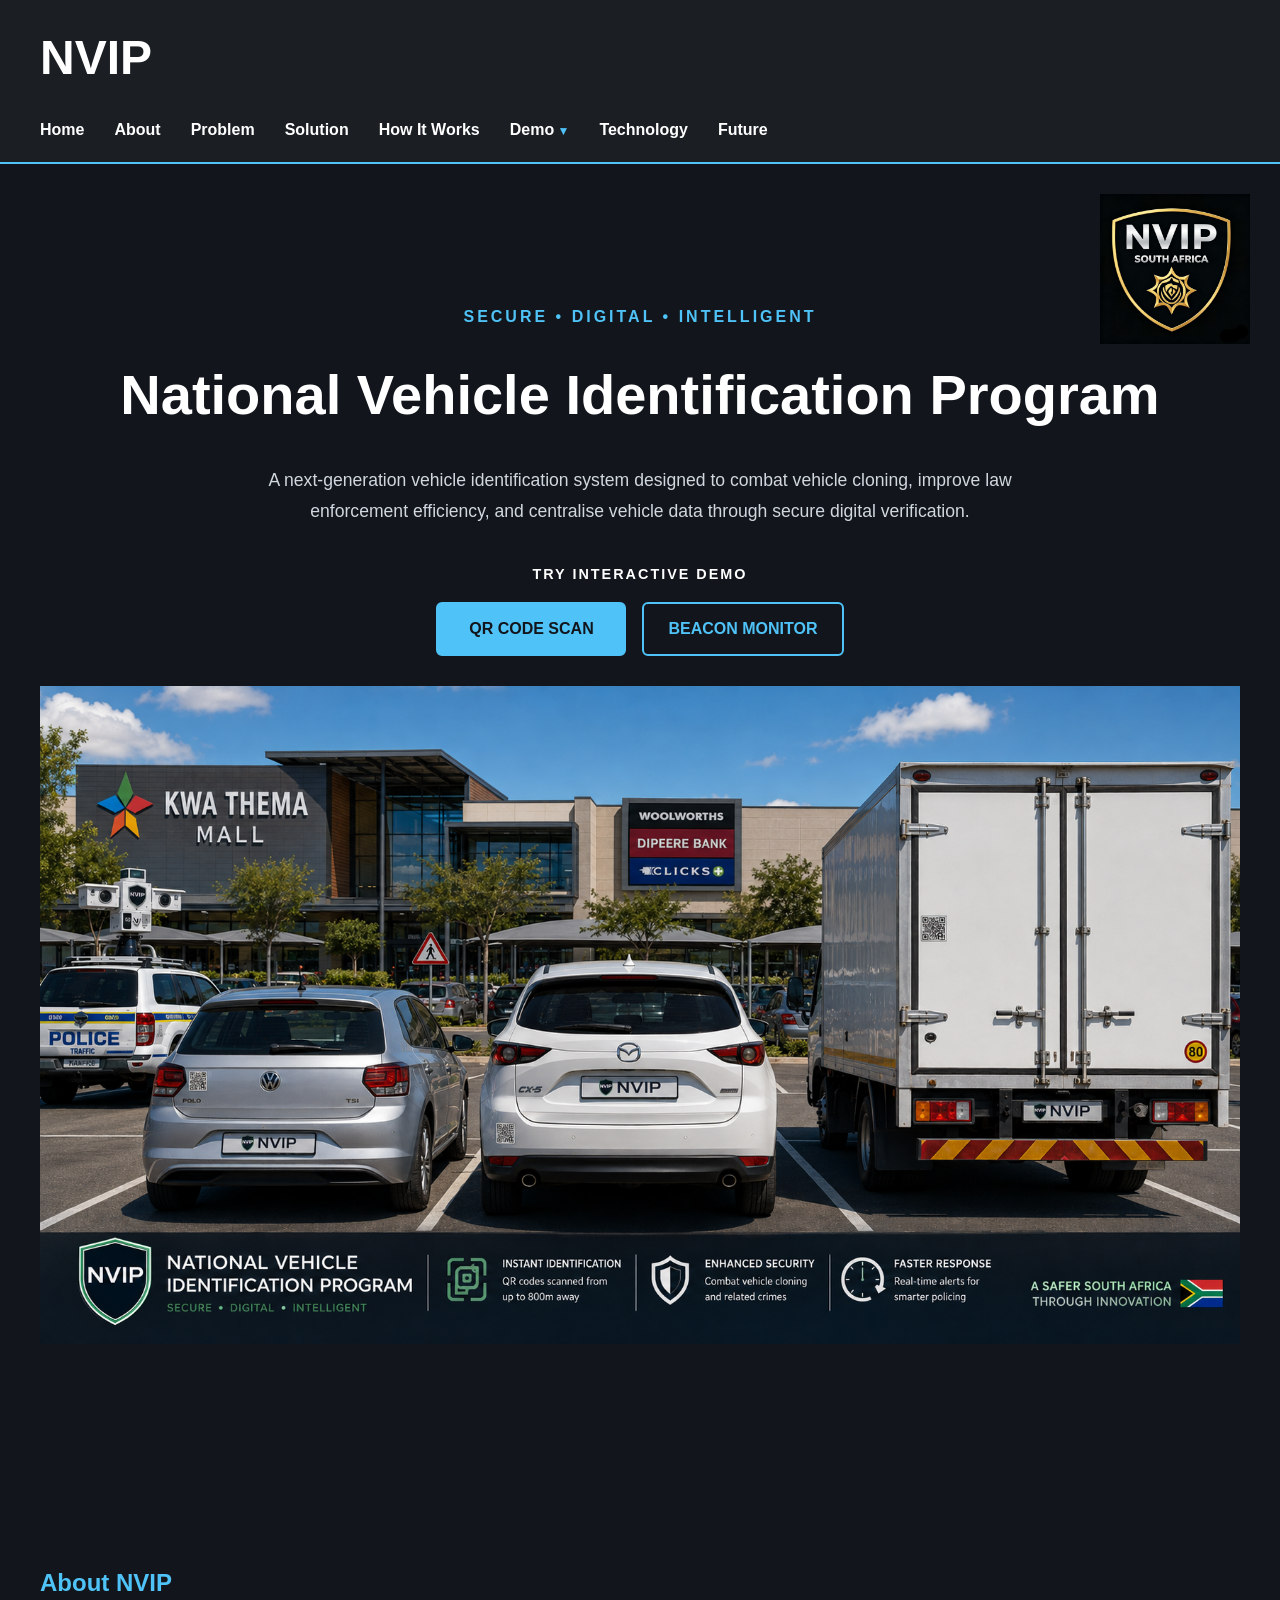
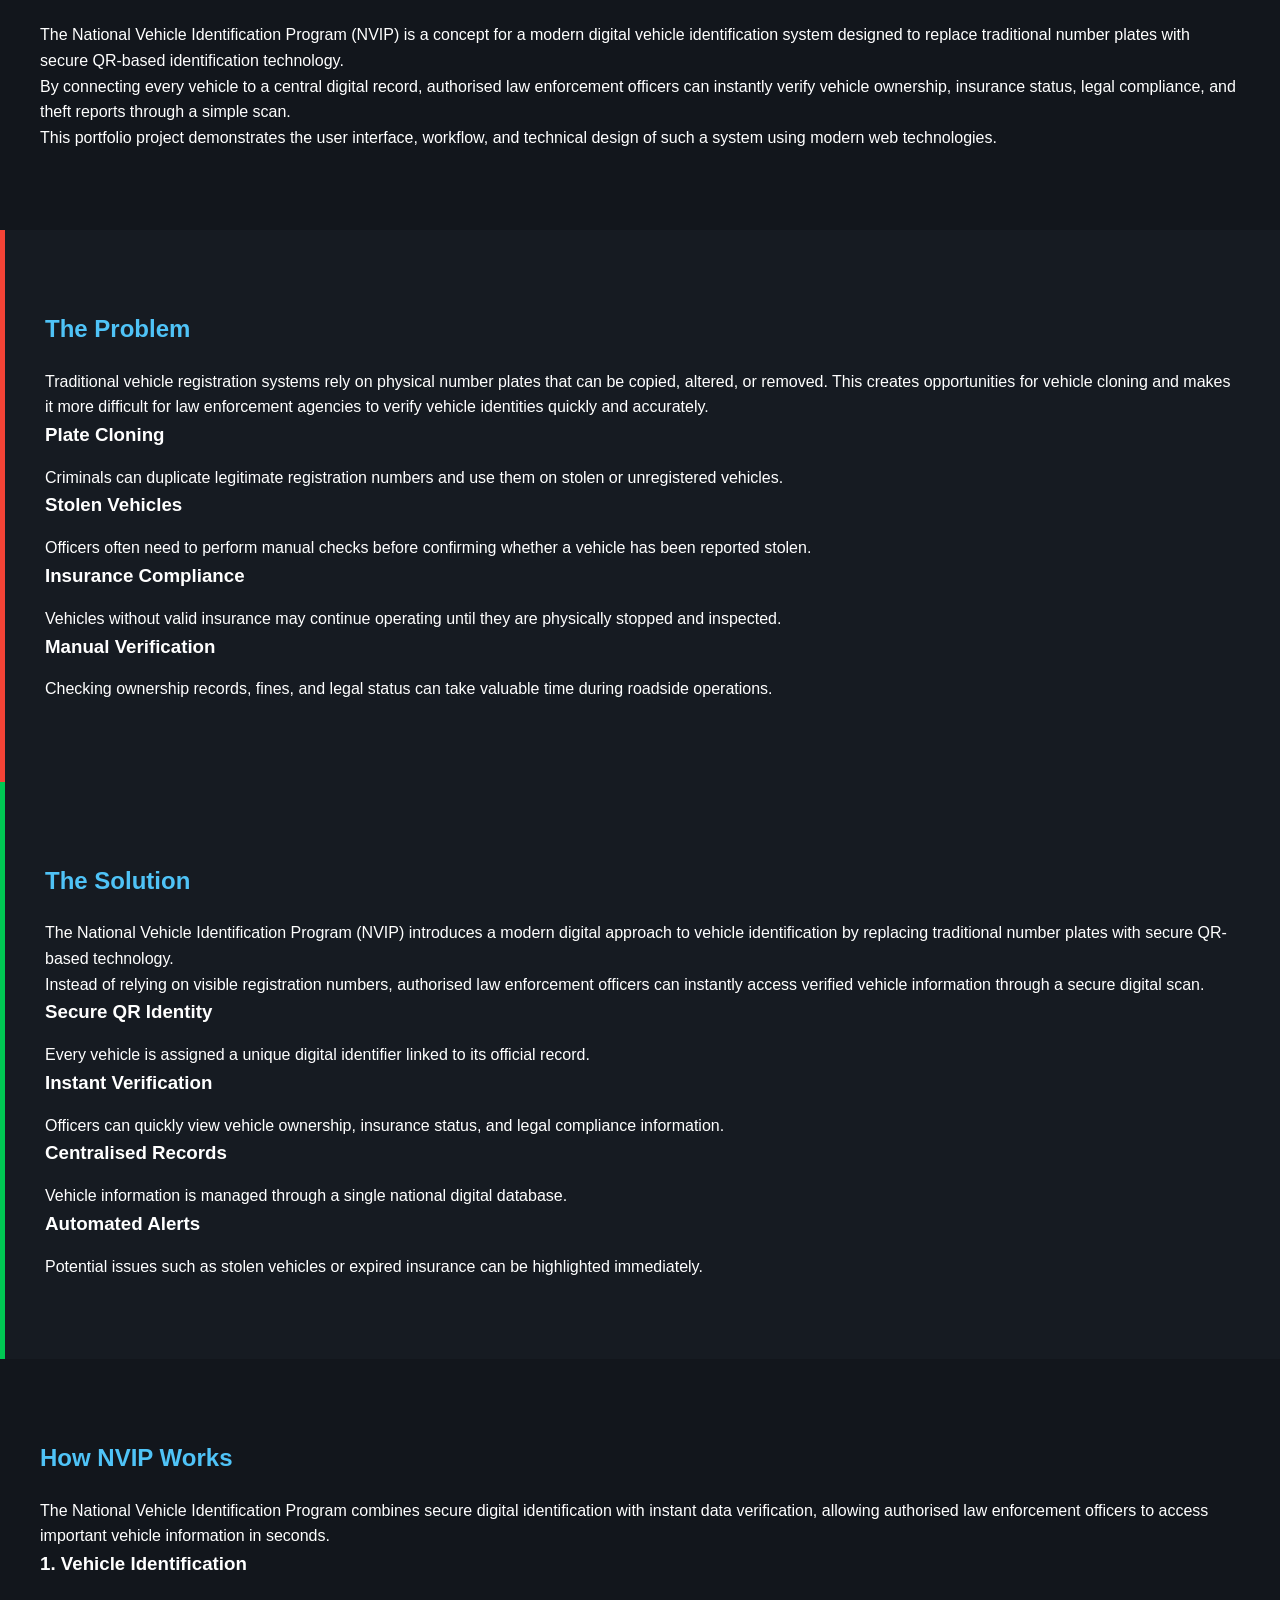
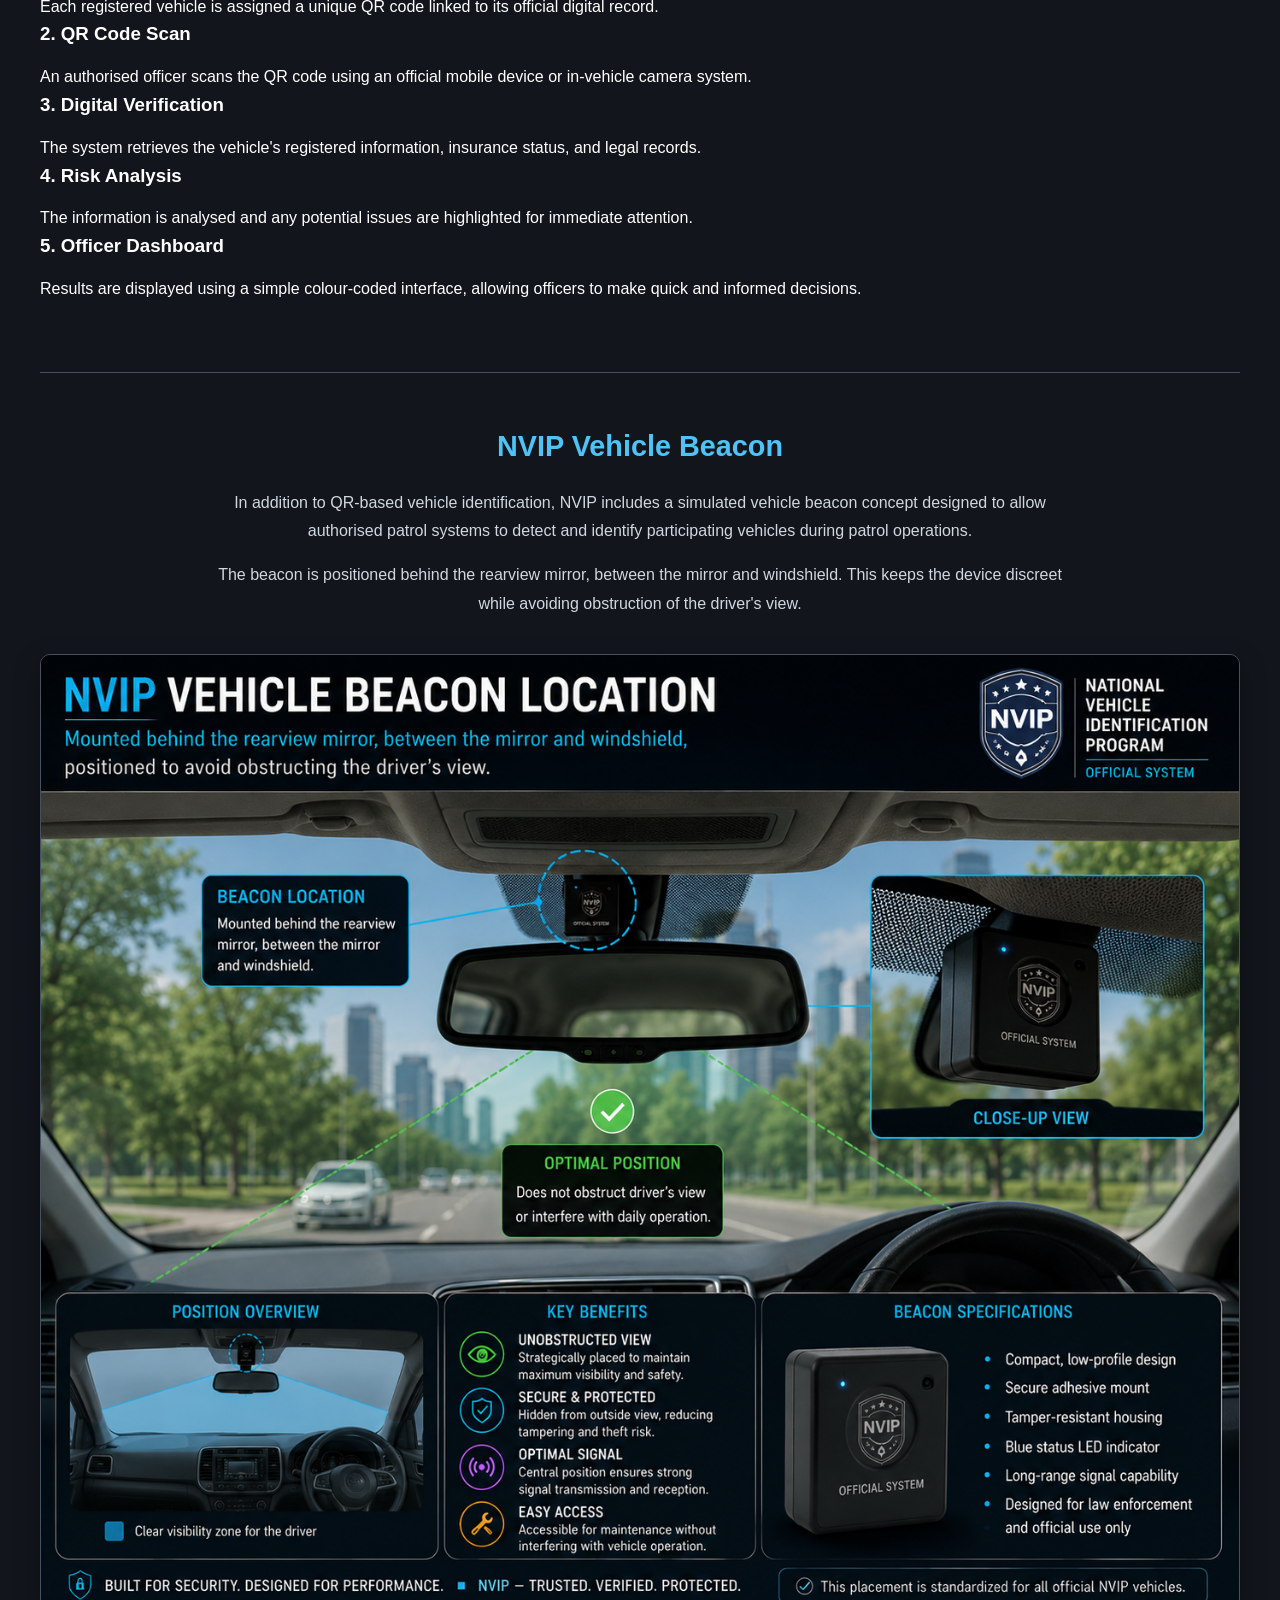
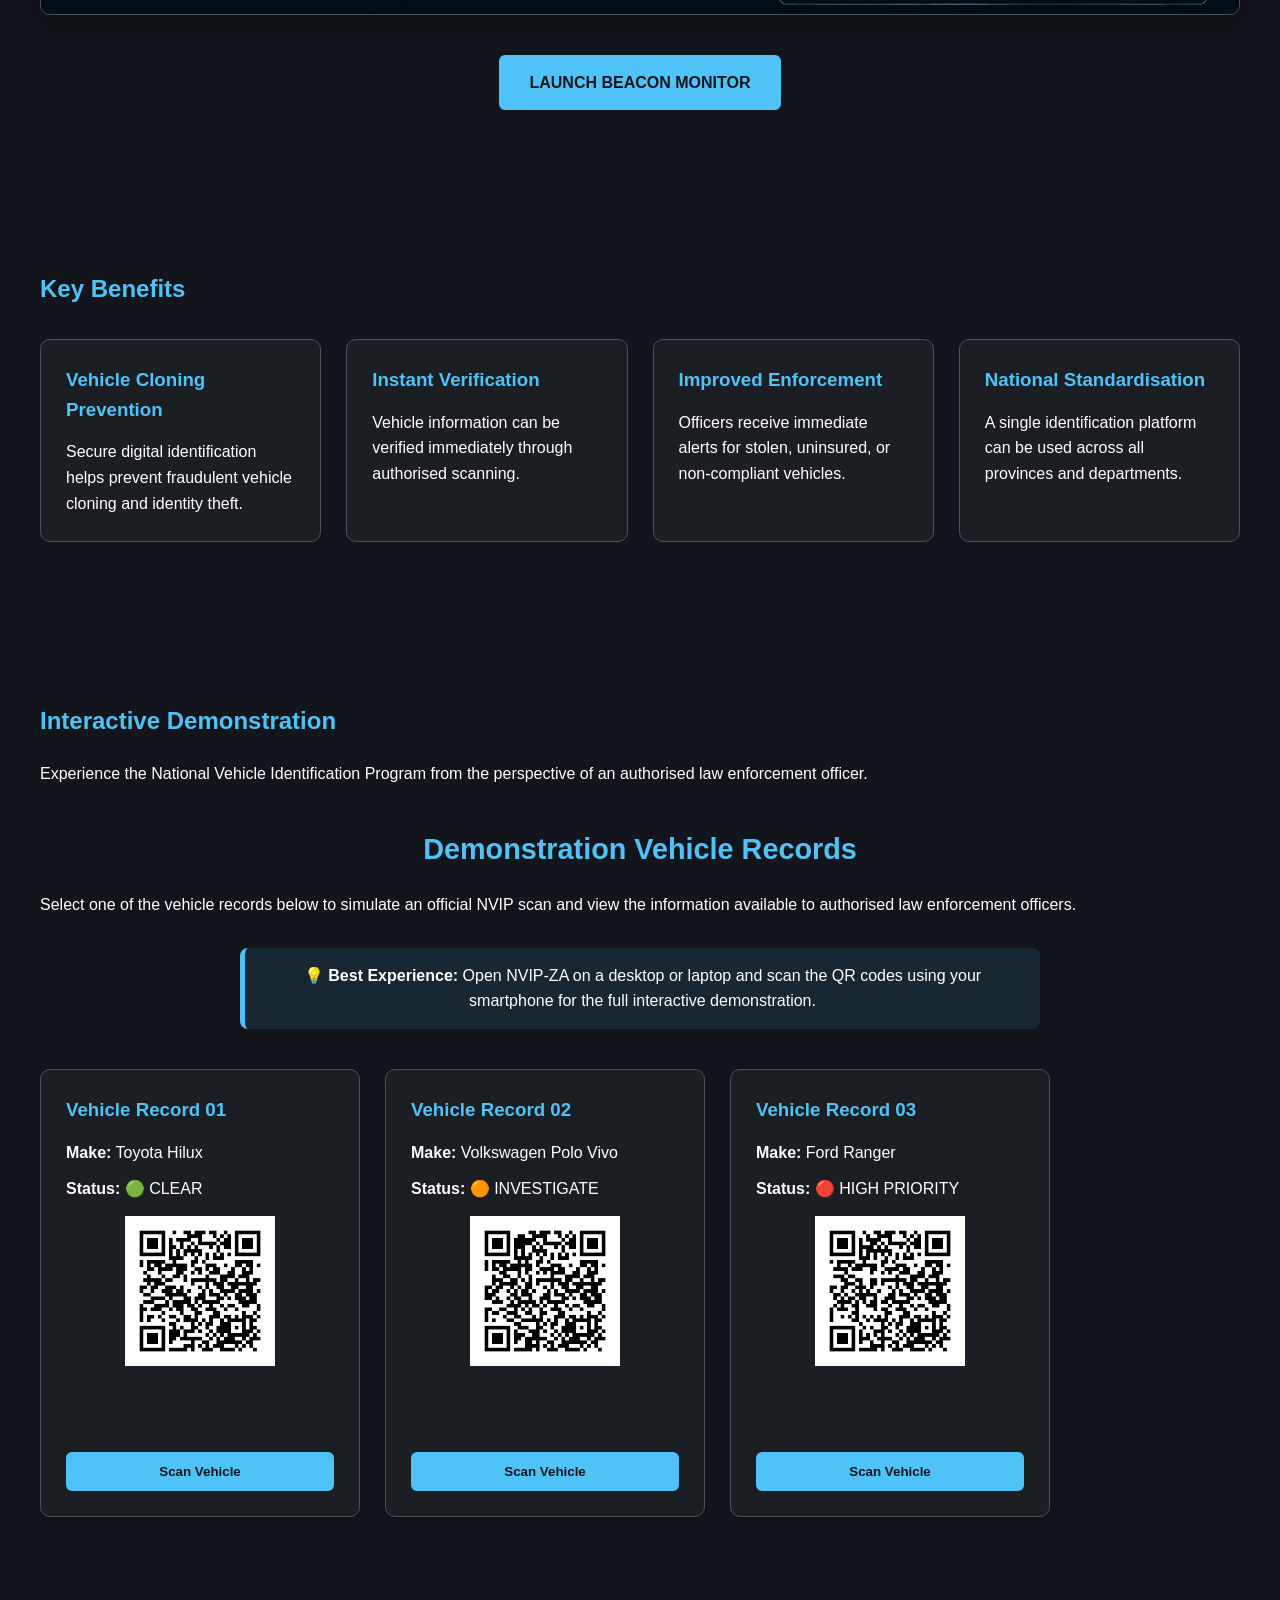
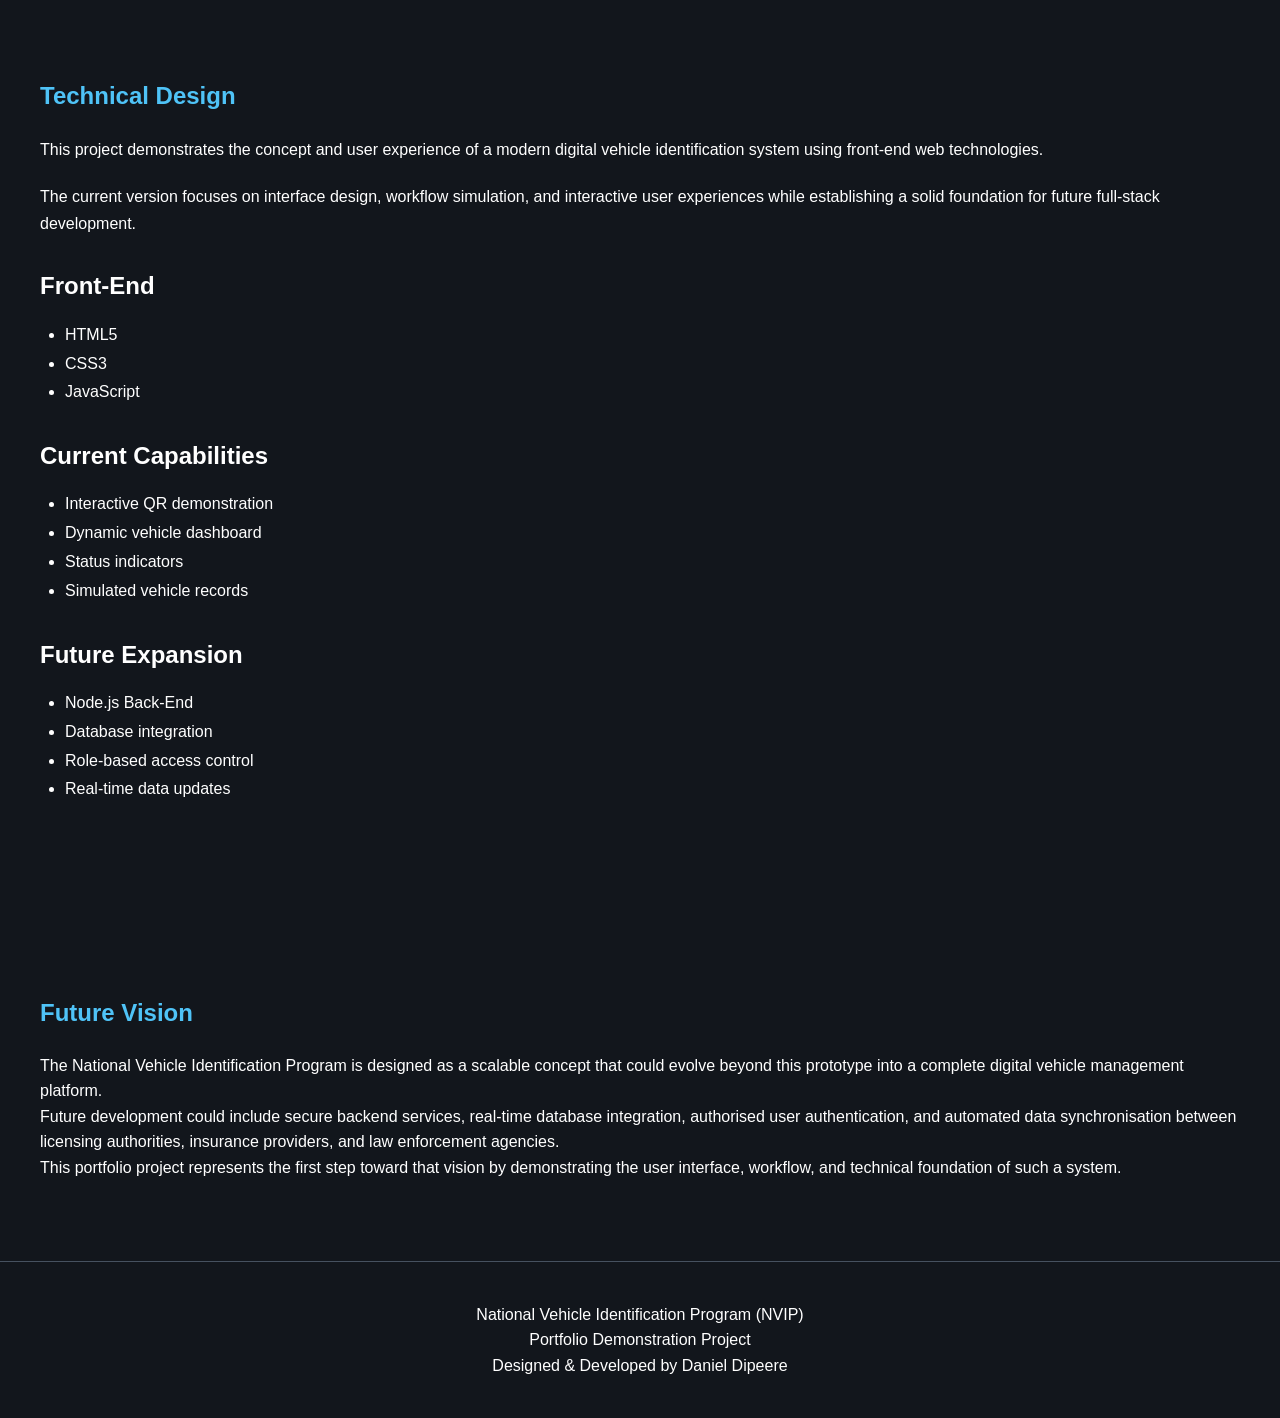
==== commit 97ea5de0: "NVIP Root 11 - Beacon Explainer & Mobile Scan Notice" ====
--- a/index.html
+++ b/index.html
@@ -77,7 +77,6 @@
 
 
     <!-- Interactive Demo Choices -->
-
     <div class="hero-demo">
 
       <p class="hero-demo-label">
@@ -347,6 +346,51 @@
           to make quick and informed decisions.
         </p>
       </div>
+
+    </div>
+
+
+    <!-- NVIP Vehicle Beacon -->
+    <div class="beacon-explainer">
+
+      <div class="beacon-explainer-intro">
+
+        <h3>NVIP Vehicle Beacon</h3>
+
+        <p>
+          In addition to QR-based vehicle identification,
+          NVIP includes a simulated vehicle beacon concept
+          designed to allow authorised patrol systems to
+          detect and identify participating vehicles during
+          patrol operations.
+        </p>
+
+        <p>
+          The beacon is positioned behind the rearview mirror,
+          between the mirror and windshield. This keeps the
+          device discreet while avoiding obstruction of the
+          driver's view.
+        </p>
+
+      </div>
+
+
+      <div class="beacon-location-visual">
+
+        <img
+          src="images/beacon/nvip-beacon-location.png"
+          alt="NVIP Vehicle Beacon positioned behind the rearview mirror in a right-hand-drive vehicle"
+        >
+
+      </div>
+
+
+      <a
+        href="patrol.html"
+        class="beacon-monitor-button"
+      >
+        LAUNCH BEACON MONITOR
+      </a>
 
     </div>
 
--- a/css/styles.css
+++ b/css/styles.css
@@ -594,23 +594,99 @@
 
 
 /* =====================
-   Mobile Notice
-===================== */
-
-.mobile-notice {
-  background: #0f172a;
-
-  color: white;
+   Mobile Device Notice
+===================== */
+
+.mobile-notice-overlay {
+  position: fixed;
+  inset: 0;
+
+  display: flex;
+  justify-content: center;
+  align-items: center;
+
+  padding: 20px;
+
+  background: rgba(0, 0, 0, 0.78);
+
+  z-index: 5000;
+}
+
+
+.mobile-notice-modal {
+  position: relative;
+
+  width: 100%;
+  max-width: 520px;
+
+  background: #16232d;
+
+  border: 2px solid #4fc3f7;
+  border-radius: 12px;
+
+  padding: 40px 35px 35px;
 
   text-align: center;
 
-  padding: 15px;
-
-  border-bottom: 3px solid #4fc3f7;
-
-  font-size: 0.95rem;
-
-  line-height: 1.6;
+  box-shadow:
+    0 0 30px rgba(79, 195, 247, 0.35),
+    0 18px 50px rgba(0, 0, 0, 0.65);
+}
+
+
+.mobile-notice-icon {
+  font-size: 2.5rem;
+  margin-bottom: 12px;
+}
+
+
+.mobile-notice-modal h2 {
+  color: #4fc3f7;
+
+  font-size: 1.6rem;
+
+  margin-bottom: 18px;
+}
+
+
+.mobile-notice-modal p {
+  color: #ffffff;
+
+  font-size: 1rem;
+
+  line-height: 1.7;
+
+  margin: 0;
+}
+
+
+.mobile-notice-close {
+  position: absolute;
+
+  top: 10px;
+  right: 14px;
+
+  background: transparent;
+
+  color: #ffffff;
+
+  border: none;
+
+  padding: 4px 8px;
+
+  font-size: 1.8rem;
+  line-height: 1;
+
+  cursor: pointer;
+
+  border-radius: 4px;
+}
+
+
+.mobile-notice-close:hover {
+  background: #4fc3f7;
+  color: #12161c;
+  opacity: 1;
 }
 
 
@@ -685,4 +761,103 @@
     max-width: 280px;
   }
 
+}
+
+/* =====================
+   NVIP Vehicle Beacon
+===================== */
+
+.beacon-explainer {
+  max-width: 1200px;
+  margin: 70px auto 0;
+  padding-top: 50px;
+  border-top: 1px solid #46515f;
+  text-align: center;
+}
+
+
+.beacon-explainer-intro {
+  max-width: 850px;
+  margin: 0 auto 30px;
+}
+
+
+.beacon-explainer-intro h3 {
+  color: #4fc3f7;
+  font-size: 1.8rem;
+  margin-bottom: 20px;
+}
+
+
+.beacon-explainer-intro p {
+  color: #d0d7de;
+  margin-bottom: 15px;
+  line-height: 1.8;
+}
+
+
+.beacon-location-visual {
+  width: 100%;
+  margin: 35px auto 30px;
+}
+
+
+.beacon-location-visual img {
+  display: block;
+  width: 100%;
+  height: auto;
+  border: 1px solid #46515f;
+  border-radius: 10px;
+  box-shadow: 0 8px 25px rgba(0, 0, 0, 0.35);
+}
+
+
+.beacon-monitor-button {
+  display: inline-block;
+
+  margin-top: 10px;
+  padding: 13px 28px;
+
+  background-color: #4fc3f7;
+  color: #12161c;
+
+  border: 2px solid #4fc3f7;
+  border-radius: 6px;
+
+  text-decoration: none;
+  font-weight: bold;
+
+  transition:
+    background-color 0.25s ease,
+    border-color 0.25s ease,
+    transform 0.25s ease;
+}
+
+
+.beacon-monitor-button:hover {
+  background-color: #67d4ff;
+  border-color: #67d4ff;
+  color: #12161c;
+  transform: translateY(-2px);
+}
+
+
+@media (max-width: 700px) {
+
+  .beacon-explainer {
+    margin-top: 50px;
+    padding-top: 40px;
+  }
+
+
+  .beacon-explainer-intro h3 {
+    font-size: 1.5rem;
+  }
+
+
+  .beacon-monitor-button {
+    width: 100%;
+    max-width: 280px;
+  }
+
 }
